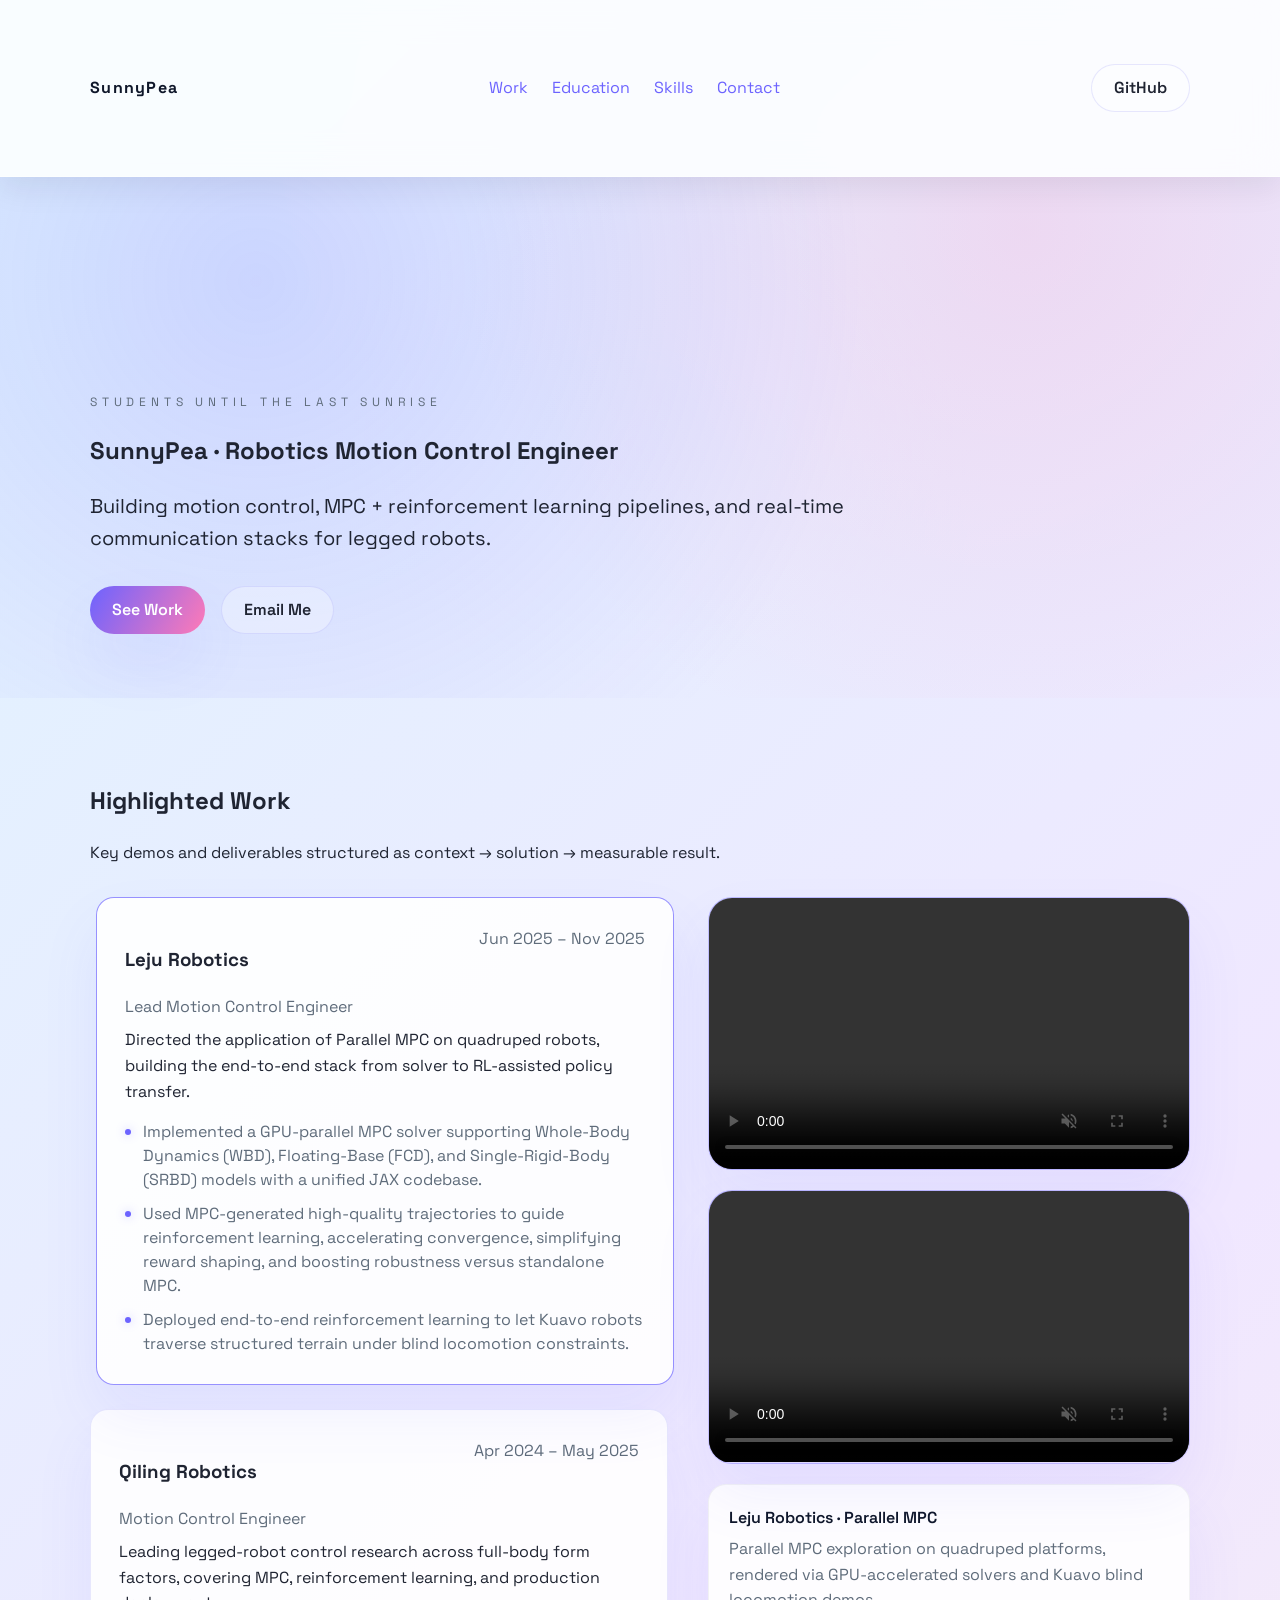
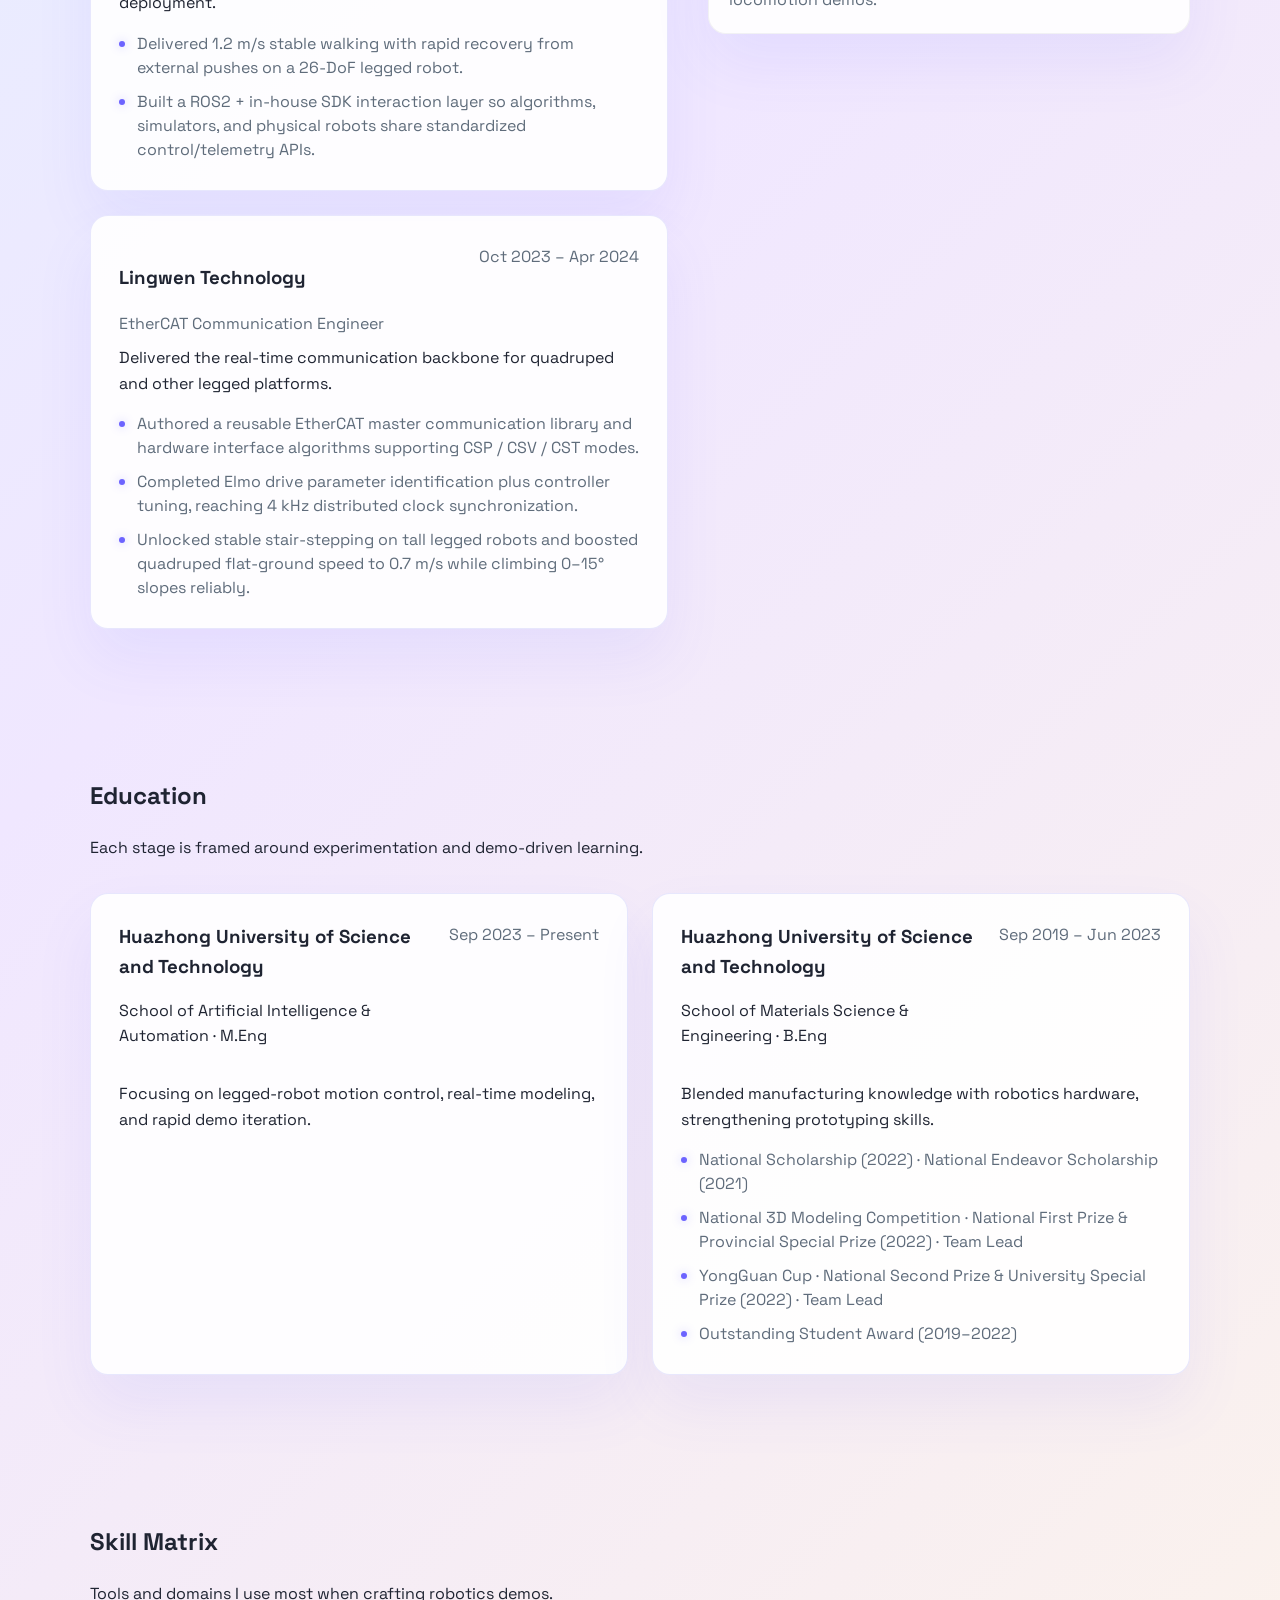
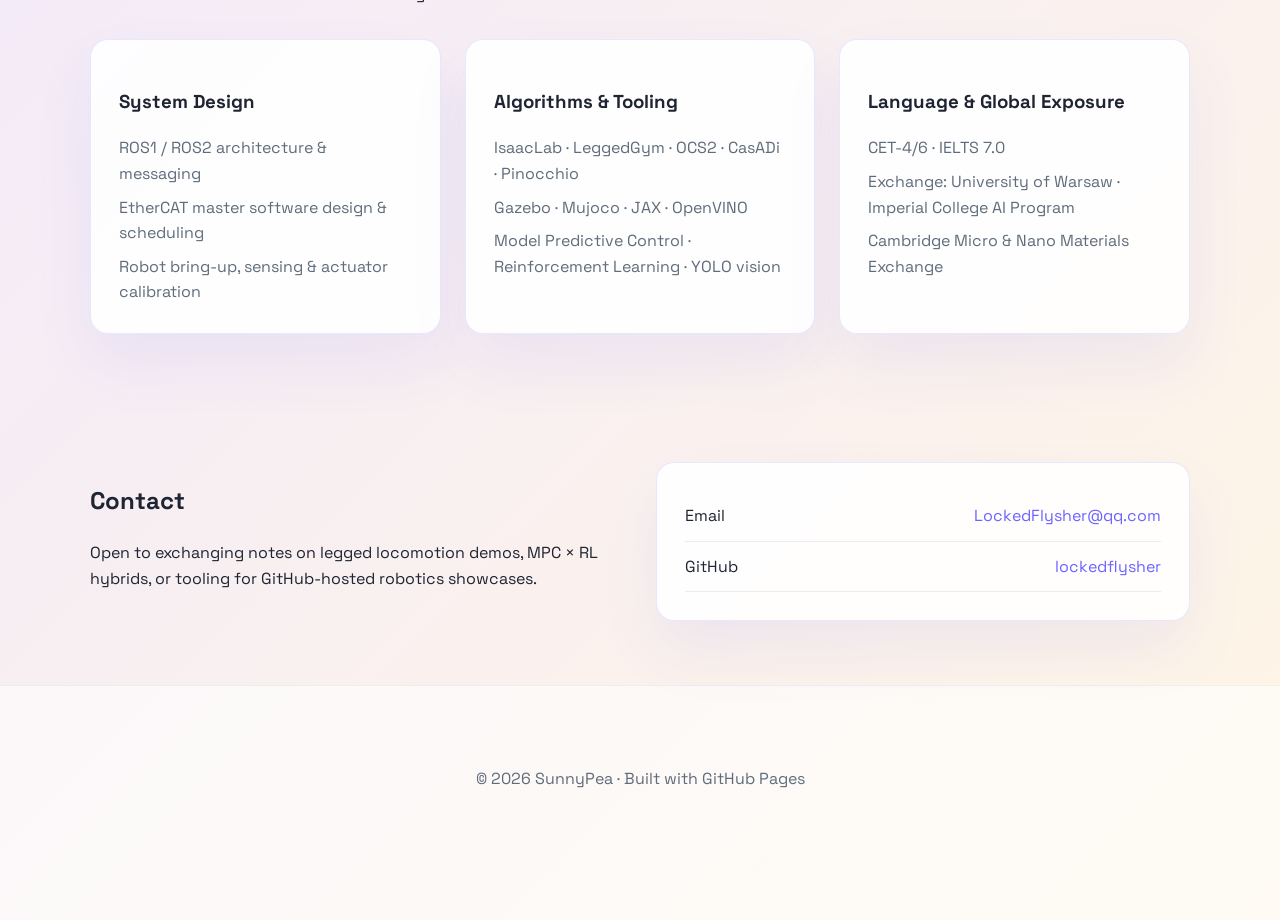
==== index.html @ 163b062b "add : 零稳机器人的demo" ====
<!DOCTYPE html>
<html lang="zh-CN">
  <head>
    <meta charset="UTF-8" />
    <meta name="viewport" content="width=device-width, initial-scale=1" />
    <title>SunnyPea · Robotics Demo Portfolio</title>
    <meta name="description" content="SunnyPea · Robotics motion control engineer · Selected demos and experience for GitHub Pages." />
    <link rel="preconnect" href="https://fonts.googleapis.com" />
    <link rel="preconnect" href="https://fonts.gstatic.com" crossorigin />
    <link
      href="https://fonts.googleapis.com/css2?family=Space+Grotesk:wght@400;500;600;700&display=swap"
      rel="stylesheet"
    />
    <link rel="stylesheet" href="assets/css/main.css" />
  </head>
  <body>
    <header class="site-header" id="top">
      <div class="container flex-between">
        <a class="logo" href="#top">SunnyPea</a>
        <nav>
          <ul>
            <li><a href="#experience">Work</a></li>
            <li><a href="#education">Education</a></li>
            <li><a href="#skills">Skills</a></li>
            <li><a href="#contact">Contact</a></li>
          </ul>
        </nav>
        <a class="btn ghost" href="https://github.com/lockedflysher" target="_blank" rel="noreferrer">GitHub</a>
      </div>
    </header>

    <main>
      <section class="hero">
        <div class="container">
          <p class="eyebrow">Students until the last sunrise</p>
          <h1>SunnyPea · Robotics Motion Control Engineer</h1>
          <p class="lede">
            Building motion control, MPC + reinforcement learning pipelines, and real-time communication stacks for legged robots.
          </p>
          <div class="cta-group">
            <a class="btn" href="#experience">See Work</a>
            <a class="btn ghost" href="mailto:LockedFlysher@qq.com">Email Me</a>
          </div>
        </div>
      </section>

      <section class="experience" id="experience">
        <div class="container">
          <div class="section-heading">
            <h2>Highlighted Work</h2>
            <p>Key demos and deliverables structured as context → solution → measurable result.</p>
          </div>
          <div class="experience-grid">
            <div class="experience-list">
              <article
                class="card experience-card is-active"
                data-video="assets/videos/lejv1.mov"
                data-videos="assets/videos/lejv1.mov|assets/videos/lejv2.mov"
                data-video-titles="Parallel MPC GPU Solver|Kuavo Blind Locomotion"
                data-label="Leju Robotics · Parallel MPC"
                data-summary="Parallel MPC exploration on quadruped platforms, rendered via GPU-accelerated solvers and Kuavo blind locomotion demos."
              >
              <header>
                <div>
                  <h3>Leju Robotics</h3>
                  <p>Lead Motion Control Engineer</p>
                </div>
                <span>Jun 2025 – Nov 2025</span>
              </header>
              <p>Directed the application of Parallel MPC on quadruped robots, building the end-to-end stack from solver to RL-assisted policy transfer.</p>
              <ul class="detail-list">
                <li>Implemented a GPU-parallel MPC solver supporting Whole-Body Dynamics (WBD), Floating-Base (FCD), and Single-Rigid-Body (SRBD) models with a unified JAX codebase.</li>
                <li>Used MPC-generated high-quality trajectories to guide reinforcement learning, accelerating convergence, simplifying reward shaping, and boosting robustness versus standalone MPC.</li>
                <li>Deployed end-to-end reinforcement learning to let Kuavo robots traverse structured terrain under blind locomotion constraints.</li>
              </ul>
              </article>

              <article
                class="card experience-card"
                data-video="https://player.bilibili.com/player.html?bvid=BV1DzrAYMEoY&autoplay=0&muted=1"
                data-videos="https://player.bilibili.com/player.html?bvid=BV1DzrAYMEoY&autoplay=0&muted=1|assets/videos/qiling2.mov"
                data-video-titles="Qiling Robotics · Gait Demo|Qiling Robotics · Field Test"
                data-label="Qiling Robotics · Gait Demo"
                data-summary="Parallel ankle solver for tall legged robots, recorded on a lab treadmill demo."
              >
              <header>
                <div>
                  <h3>Qiling Robotics</h3>
                  <p>Motion Control Engineer</p>
                </div>
                <span>Apr 2024 – May 2025</span>
              </header>
              <p>Leading legged-robot control research across full-body form factors, covering MPC, reinforcement learning, and production deployment.</p>
              <ul class="detail-list">
                <li>Delivered 1.2 m/s stable walking with rapid recovery from external pushes on a 26-DoF legged robot.</li>
                <li>Built a ROS2 + in-house SDK interaction layer so algorithms, simulators, and physical robots share standardized control/telemetry APIs.</li>
              </ul>
              </article>

              <article
                class="card experience-card"
                data-video="assets/videos/lingwen1.mp4"
                data-videos="assets/videos/lingwen1.mp4|assets/videos/lingwen2.mp4"
                data-video-titles="Lingwen Technology · EtherCAT Live|Lingwen Technology · Stair Trial"
                data-label="Lingwen Technology · EtherCAT Live"
                data-summary="Realtime EtherCAT backbone powering stair and slope trials on quadruped + tall legged robots."
              >
              <header>
                <div>
                  <h3>Lingwen Technology</h3>
                  <p>EtherCAT Communication Engineer</p>
                </div>
                <span>Oct 2023 – Apr 2024</span>
              </header>
              <p>Delivered the real-time communication backbone for quadruped and other legged platforms.</p>
              <ul class="detail-list">
                <li>Authored a reusable EtherCAT master communication library and hardware interface algorithms supporting CSP / CSV / CST modes.</li>
                <li>Completed Elmo drive parameter identification plus controller tuning, reaching 4 kHz distributed clock synchronization.</li>
                <li>Unlocked stable stair-stepping on tall legged robots and boosted quadruped flat-ground speed to 0.7 m/s while climbing 0–15° slopes reliably.</li>
              </ul>
              </article>
            </div>

            <aside class="experience-media" aria-live="polite">
              <div class="media-videos">
                <div class="video-display" data-slot="0" data-active="assets/videos/lejv1.mov">
                  <div class="video-layer is-active">
                    <video
                      src="assets/videos/lejv1.mov"
                      title="Leju Robotics · Parallel MPC"
                      playsinline
                      muted
                      autoplay
                      loop
                      controls
                    ></video>
                  </div>
                </div>
                <div class="video-display" data-slot="1" data-active="assets/videos/lejv2.mov">
                  <div class="video-layer is-active">
                    <video
                      src="assets/videos/lejv2.mov"
                      title="Kuavo Blind Locomotion"
                      playsinline
                      muted
                      autoplay
                      loop
                      controls
                    ></video>
                  </div>
                </div>
              </div>
              <div class="video-info">
                <p class="video-label" id="videoLabel">Leju Robotics · Parallel MPC</p>
                <p class="video-desc" id="videoDesc">Parallel MPC exploration on quadruped platforms, rendered via GPU-accelerated solvers and Kuavo blind locomotion demos.</p>
              </div>
            </aside>
          </div>
        </div>
      </section>


      <section class="education" id="education">
        <div class="container">
          <div class="section-heading">
            <h2>Education</h2>
            <p>Each stage is framed around experimentation and demo-driven learning.</p>
          </div>
          <div class="edu-list">
            <article class="card edu-card">
              <div class="edu-meta">
                <div>
                  <h3>Huazhong University of Science and Technology</h3>
                  <p>School of Artificial Intelligence & Automation · M.Eng</p>
                </div>
                <span>Sep 2023 – Present</span>
              </div>
              <p>Focusing on legged-robot motion control, real-time modeling, and rapid demo iteration.</p>
            </article>
            <article class="card edu-card">
              <div class="edu-meta">
                <div>
                  <h3>Huazhong University of Science and Technology</h3>
                  <p>School of Materials Science & Engineering · B.Eng</p>
                </div>
                <span>Sep 2019 – Jun 2023</span>
              </div>
              <p>Blended manufacturing knowledge with robotics hardware, strengthening prototyping skills.</p>
              <ul class="detail-list">
                <li>National Scholarship (2022) · National Endeavor Scholarship (2021)</li>
                <li>National 3D Modeling Competition · National First Prize & Provincial Special Prize (2022) · Team Lead</li>
                <li>YongGuan Cup · National Second Prize & University Special Prize (2022) · Team Lead</li>
                <li>Outstanding Student Award (2019–2022)</li>
              </ul>
            </article>
          </div>
        </div>
      </section>

      <section class="skills" id="skills">
        <div class="container">
          <div class="section-heading">
            <h2>Skill Matrix</h2>
            <p>Tools and domains I use most when crafting robotics demos.</p>
          </div>
          <div class="skill-grid">
            <div class="card skill-card">
              <h3>System Design</h3>
              <ul>
                <li>ROS1 / ROS2 architecture & messaging</li>
                <li>EtherCAT master software design & scheduling</li>
                <li>Robot bring-up, sensing & actuator calibration</li>
              </ul>
            </div>
            <div class="card skill-card">
              <h3>Algorithms & Tooling</h3>
              <ul>
                <li>IsaacLab · LeggedGym · OCS2 · CasADi · Pinocchio</li>
                <li>Gazebo · Mujoco · JAX · OpenVINO</li>
                <li>Model Predictive Control · Reinforcement Learning · YOLO vision</li>
              </ul>
            </div>
            <div class="card skill-card">
              <h3>Language & Global Exposure</h3>
              <ul>
                <li>CET-4/6 · IELTS 7.0</li>
                <li>Exchange: University of Warsaw · Imperial College AI Program</li>
                <li>Cambridge Micro & Nano Materials Exchange</li>
              </ul>
            </div>
          </div>
        </div>
      </section>

      <section class="contact" id="contact">
        <div class="container grid-two">
          <div>
            <h2>Contact</h2>
            <p>Open to exchanging notes on legged locomotion demos, MPC × RL hybrids, or tooling for GitHub-hosted robotics showcases.</p>
          </div>
          <div class="contact-card">
            <ul>
              <li><span>Email</span><a href="mailto:LockedFlysher@qq.com">LockedFlysher@qq.com</a></li>
              <li><span>GitHub</span><a href="https://github.com/lockedflysher" target="_blank" rel="noreferrer">lockedflysher</a></li>
            </ul>
          </div>
        </div>
      </section>

    </main>

    <footer class="site-footer">
      <div class="container">
        <p>© <span id="year"></span> SunnyPea · Built with GitHub Pages</p>
      </div>
    </footer>

    <script src="assets/js/main.js"></script>
  </body>
</html>
---- assets/css/main.css ----
:root {
  --bg: #f5f7fb;
  --bg-gradient: linear-gradient(135deg, #dff4ff 0%, #f0e7ff 45%, #fff6e5 100%);
  --card: rgba(255, 255, 255, 0.9);
  --card-border: rgba(99, 102, 241, 0.15);
  --text: #1f2432;
  --muted: #5f6c7b;
  --accent: #6c63ff;
  --accent-strong: #ff7ab6;
  --shadow: 0 30px 60px rgba(91, 90, 255, 0.08);
  --radius: 18px;
  --pointer-x: 50vw;
  --pointer-y: 50vh;
  font-family: 'Space Grotesk', system-ui, -apple-system, BlinkMacSystemFont, 'Segoe UI', sans-serif;
}

* {
  box-sizing: border-box;
}

body {
  margin: 0;
  background: var(--bg-gradient);
  color: var(--text);
  font-size: 16px;
  line-height: 1.6;
  position: relative;
  overflow-x: hidden;
}

body::before {
  content: '';
  position: fixed;
  inset: 0;
  pointer-events: none;
  background: radial-gradient(
      circle at var(--pointer-x) var(--pointer-y),
      rgba(108, 99, 255, 0.25),
      transparent 45%
    ),
    radial-gradient(circle at 70% 10%, rgba(255, 122, 182, 0.15), transparent 60%);
  mix-blend-mode: soft-light;
  z-index: 0;
  transition: background 0.25s ease;
}

a {
  color: var(--accent);
  text-decoration: none;
}

a:hover {
  color: var(--accent-strong);
}

img {
  max-width: 100%;
  display: block;
}

.container {
  width: min(1100px, 90vw);
  margin: 0 auto;
  padding: 64px 0;
  position: relative;
  z-index: 1;
}

.flex-between {
  display: flex;
  align-items: center;
  justify-content: space-between;
}

.site-header {
  position: sticky;
  top: 0;
  backdrop-filter: blur(18px);
  background: rgba(255, 255, 255, 0.8);
  border-bottom: 1px solid rgba(255, 255, 255, 0.4);
  box-shadow: 0 10px 30px rgba(15, 23, 42, 0.08);
  z-index: 99;
}

.site-header nav ul {
  list-style: none;
  display: flex;
  gap: 24px;
  padding: 0;
  margin: 0;
}

.logo {
  font-weight: 700;
  letter-spacing: 0.08em;
  color: #0f172a;
}

.btn {
  padding: 10px 22px;
  border-radius: 999px;
  border: none;
  background: linear-gradient(120deg, var(--accent), var(--accent-strong));
  color: #fff;
  font-weight: 600;
  display: inline-flex;
  align-items: center;
  gap: 6px;
  box-shadow: var(--shadow);
}

.btn.ghost {
  background: rgba(255, 255, 255, 0.3);
  border: 1px solid var(--card-border);
  color: var(--text);
  box-shadow: none;
}

.hero {
  padding-top: 140px;
  padding-bottom: 0;
  background: radial-gradient(circle at 20% 20%, rgba(108, 99, 255, 0.2), transparent 55%),
    radial-gradient(circle at 80% 10%, rgba(255, 122, 182, 0.18), transparent 50%);
}

.eyebrow {
  text-transform: uppercase;
  letter-spacing: 0.4em;
  font-size: 12px;
  color: var(--muted);
}

.lede {
  font-size: 20px;
  max-width: 60ch;
}

.cta-group {
  display: flex;
  gap: 16px;
  margin-top: 32px;
}

.grid-two {
  display: grid;
  grid-template-columns: repeat(auto-fit, minmax(280px, 1fr));
  gap: 32px;
}

.card,
.project-card,
.contact-card {
  padding: 28px;
  border-radius: var(--radius);
  background: var(--card);
  border: 1px solid var(--card-border);
  box-shadow: var(--shadow);
}

.highlight {
  background: linear-gradient(140deg, rgba(108, 99, 255, 0.15), rgba(255, 122, 182, 0.1));
}

.tag-list {
  display: flex;
  flex-wrap: wrap;
  gap: 10px;
  list-style: none;
  padding: 0;
}

.tag-list li {
  background: rgba(108, 99, 255, 0.08);
  padding: 6px 14px;
  border-radius: 999px;
  font-size: 14px;
  color: var(--text);
}

.info-grid {
  list-style: none;
  padding: 0;
  margin: 32px 0 0;
  display: grid;
  grid-template-columns: repeat(auto-fit, minmax(200px, 1fr));
  gap: 18px;
}

.info-grid li {
  padding: 16px;
  border-radius: var(--radius);
  background: rgba(255, 255, 255, 0.9);
  border: 1px solid rgba(15, 23, 42, 0.05);
  box-shadow: var(--shadow);
}

.info-grid span {
  display: block;
  font-size: 12px;
  letter-spacing: 0.2em;
  color: var(--muted);
  text-transform: uppercase;
}

.info-grid strong {
  display: block;
  font-size: 18px;
  margin-top: 6px;
}

.section-heading {
  margin-bottom: 32px;
}

.project-list {
  display: grid;
  grid-template-columns: repeat(auto-fit, minmax(280px, 1fr));
  gap: 24px;
}

.project-card h3 {
  margin-top: 4px;
  margin-bottom: 12px;
}

.project-meta {
  display: flex;
  align-items: center;
  gap: 12px;
  color: var(--muted);
}

.project-meta .dot {
  width: 6px;
  height: 6px;
  border-radius: 50%;
  background: var(--accent);
  display: inline-block;
}

.stack {
  list-style: none;
  padding: 0;
  display: flex;
  flex-wrap: wrap;
  gap: 8px;
  font-size: 13px;
  color: var(--muted);
}

.project-links {
  display: flex;
  justify-content: space-between;
  border-top: 1px solid rgba(15, 23, 42, 0.08);
  margin-top: 16px;
  padding-top: 16px;
}

.detail-list {
  list-style: none;
  padding: 0;
  margin: 16px 0 0;
  display: flex;
  flex-direction: column;
  gap: 10px;
}

.detail-list li {
  position: relative;
  padding-left: 18px;
  color: var(--muted);
  line-height: 1.5;
}

.detail-list li::before {
  content: '';
  position: absolute;
  width: 6px;
  height: 6px;
  border-radius: 50%;
  background: var(--accent);
  left: 0;
  top: 9px;
  box-shadow: 0 0 10px rgba(108, 99, 255, 0.4);
}

.edu-list {
  display: grid;
  grid-template-columns: repeat(auto-fit, minmax(320px, 1fr));
  gap: 24px;
}

.edu-card h3 {
  margin: 0;
}

.edu-meta {
  display: flex;
  justify-content: space-between;
  gap: 16px;
  align-items: flex-start;
}

.edu-meta span {
  color: var(--muted);
  white-space: nowrap;
}

.experience-list {
  display: flex;
  flex-direction: column;
  gap: 24px;
}

.experience-card header {
  display: flex;
  justify-content: space-between;
  align-items: flex-start;
  gap: 16px;
}

.experience-card header span,
.experience-card header p {
  color: var(--muted);
  margin: 0;
}

.experience-card p {
  margin: 8px 0 0;
}

.experience-card {
  cursor: pointer;
  transition: border 0.3s ease, transform 0.3s ease;
}

.experience-card.is-active {
  border-color: rgba(108, 99, 255, 0.7);
  transform: translateX(6px);
}

.experience-card:focus-visible {
  outline: 2px solid var(--accent);
  outline-offset: 4px;
}

.experience-grid {
  display: grid;
  grid-template-columns: minmax(0, 1.2fr) minmax(320px, 1fr);
  gap: 40px;
  align-items: start;
}

.experience-media {
  position: sticky;
  top: 180px;
  display: flex;
  flex-direction: column;
  align-items: center;
  gap: 20px;
}

.media-videos {
  width: min(520px, 100%);
  display: flex;
  flex-direction: column;
  gap: 20px;
}

.video-display {
  position: relative;
  padding-top: 56.25%;
  border-radius: 24px;
  overflow: hidden;
  border: 1px solid rgba(108, 99, 255, 0.3);
  box-shadow: var(--shadow);
  background: radial-gradient(circle at 30% 20%, rgba(108, 99, 255, 0.25), rgba(255, 255, 255, 0));
  width: 100%;
}

.video-layer {
  position: absolute;
  inset: 0;
  opacity: 0;
  transition: opacity 0.45s ease, transform 0.45s ease;
  transform: scale(0.98);
}

.video-layer iframe {
  width: 100%;
  height: 100%;
  border: 0;
}

.video-layer video {
  width: 100%;
  height: 100%;
  object-fit: cover;
  display: block;
  border: 0;
}

.video-layer.is-active {
  opacity: 1;
  transform: scale(1);
}

.video-layer.is-leaving {
  opacity: 0;
  transform: scale(1.02);
}

.video-info {
  padding: 20px;
  border-radius: var(--radius);
  background: rgba(255, 255, 255, 0.9);
  border: 1px solid rgba(15, 23, 42, 0.05);
  box-shadow: var(--shadow);
  width: min(520px, 100%);
  margin: 0 auto;
}

.video-label {
  margin: 0 0 6px;
  font-weight: 600;
  color: #0f172a;
}

.video-desc {
  margin: 0;
  color: var(--muted);
}

.skill-grid {
  display: grid;
  grid-template-columns: repeat(auto-fit, minmax(260px, 1fr));
  gap: 24px;
}

.skill-card ul {
  list-style: none;
  padding: 0;
  margin: 16px 0 0;
  display: flex;
  flex-direction: column;
  gap: 8px;
}

.skill-card li {
  color: var(--muted);
}

.timeline {
  list-style: none;
  padding-left: 0;
  border-left: 2px solid var(--card-border);
  margin: 0;
}

.timeline li {
  padding-left: 24px;
  margin-bottom: 24px;
  position: relative;
}

.timeline li::before {
  content: '';
  position: absolute;
  width: 10px;
  height: 10px;
  border-radius: 50%;
  background: var(--accent);
  left: -6px;
  top: 8px;
}

.contact-card ul {
  list-style: none;
  padding: 0;
  margin: 0;
}

.contact-card li {
  display: flex;
  justify-content: space-between;
  padding: 12px 0;
  border-bottom: 1px solid rgba(15, 23, 42, 0.08);
}

.click-pulse {
  position: fixed;
  width: 18px;
  height: 18px;
  border-radius: 50%;
  pointer-events: none;
  background: radial-gradient(circle, rgba(255, 255, 255, 0.9), rgba(108, 99, 255, 0.2));
  transform: translate(-50%, -50%);
  animation: pulse 0.6s ease-out forwards;
  mix-blend-mode: screen;
  z-index: 10;
}

@keyframes pulse {
  from {
    opacity: 1;
    transform: translate(-50%, -50%) scale(0.4);
  }
  to {
    opacity: 0;
    transform: translate(-50%, -50%) scale(2.5);
  }
}

.contact-mini {
  list-style: none;
  padding: 0;
  margin: 0;
  display: flex;
  flex-direction: column;
  gap: 12px;
}

.contact-mini li {
  display: flex;
  justify-content: space-between;
  gap: 12px;
  border-bottom: 1px solid rgba(255, 255, 255, 0.3);
  padding-bottom: 8px;
}

.contact-mini span {
  color: var(--muted);
  letter-spacing: 0.1em;
  text-transform: uppercase;
}

.site-footer {
  text-align: center;
  color: var(--muted);
  padding-bottom: 48px;
  background: rgba(255, 255, 255, 0.6);
  border-top: 1px solid rgba(15, 23, 42, 0.05);
}

@media (max-width: 640px) {
  .flex-between,
  .cta-group,
  .project-links,
  .contact-card li {
    flex-direction: column;
    align-items: flex-start;
    gap: 12px;
  }

  .experience-grid {
    grid-template-columns: 1fr;
  }

  .experience-media {
    position: static;
    align-items: stretch;
    top: auto;
  }

  .media-videos {
    width: 100%;
  }

  nav ul {
    flex-wrap: wrap;
  }

  .site-header .container {
    flex-direction: column;
    gap: 16px;
  }
}
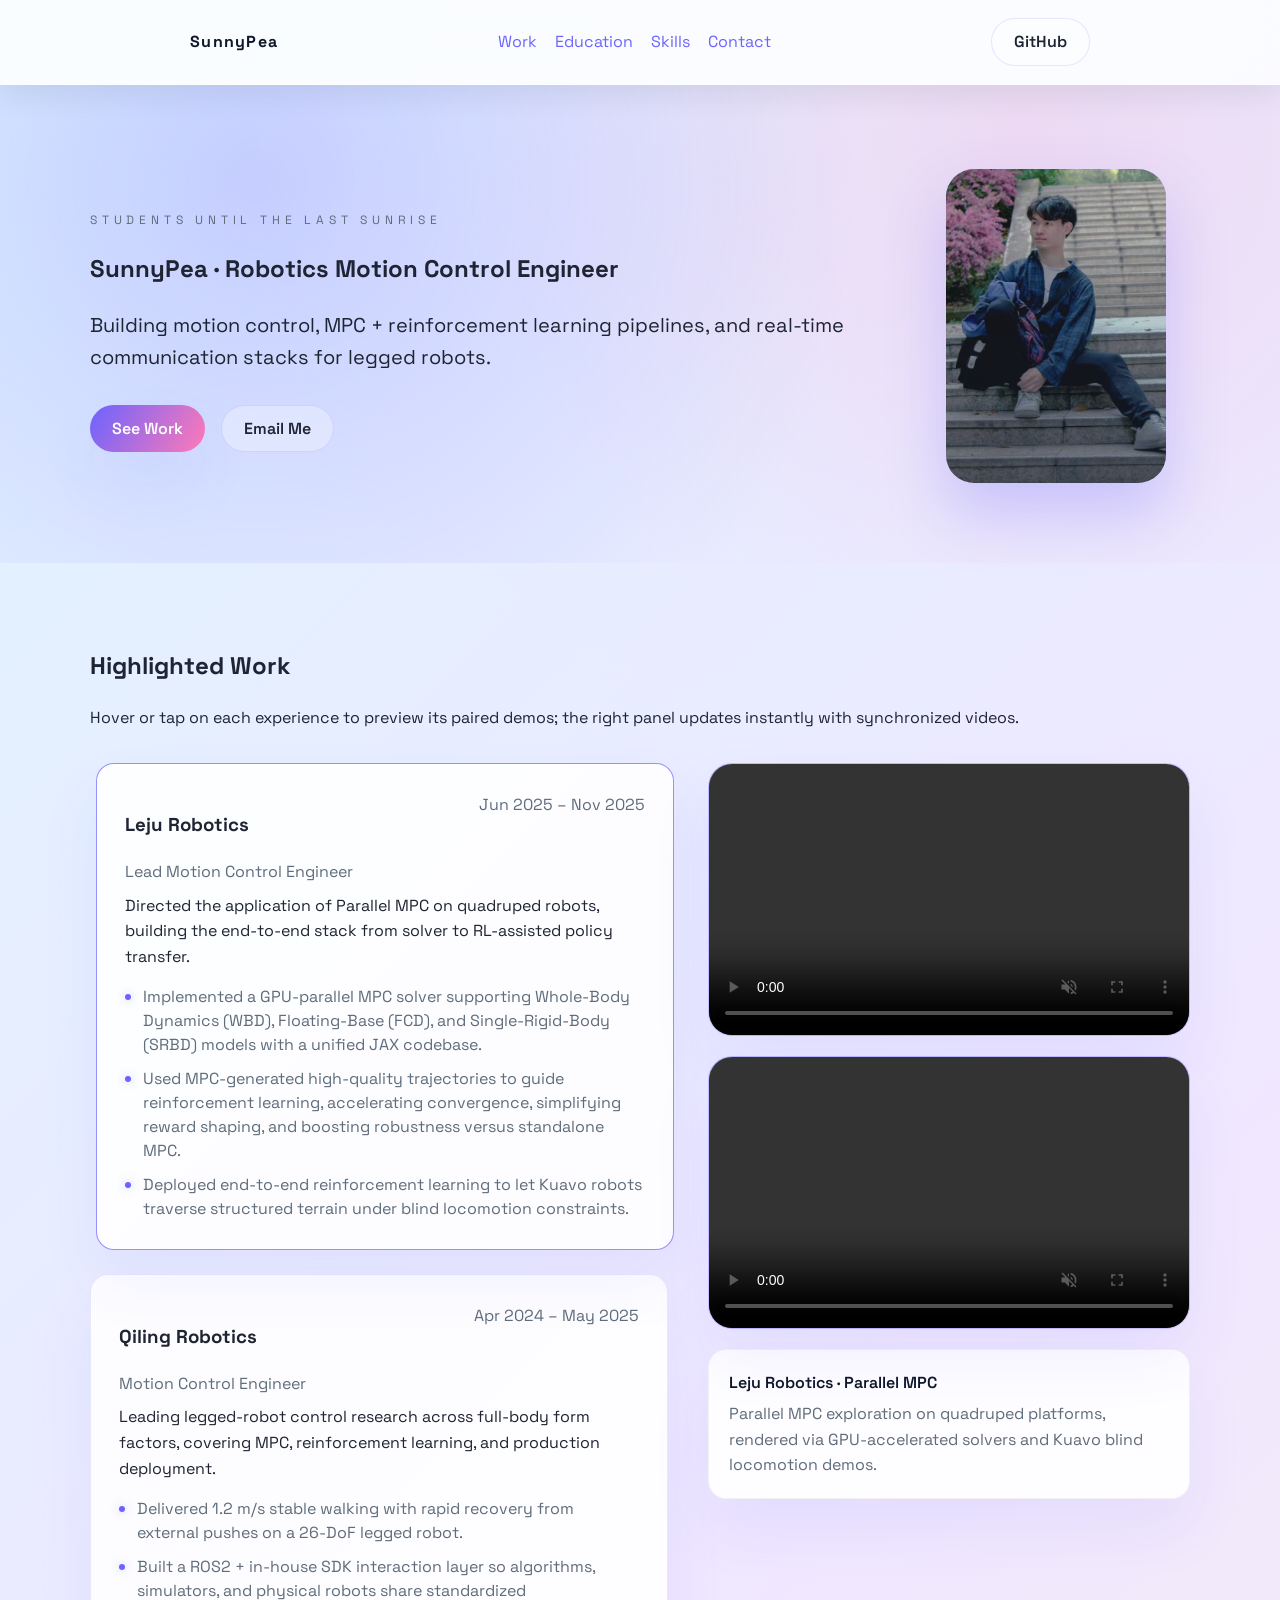
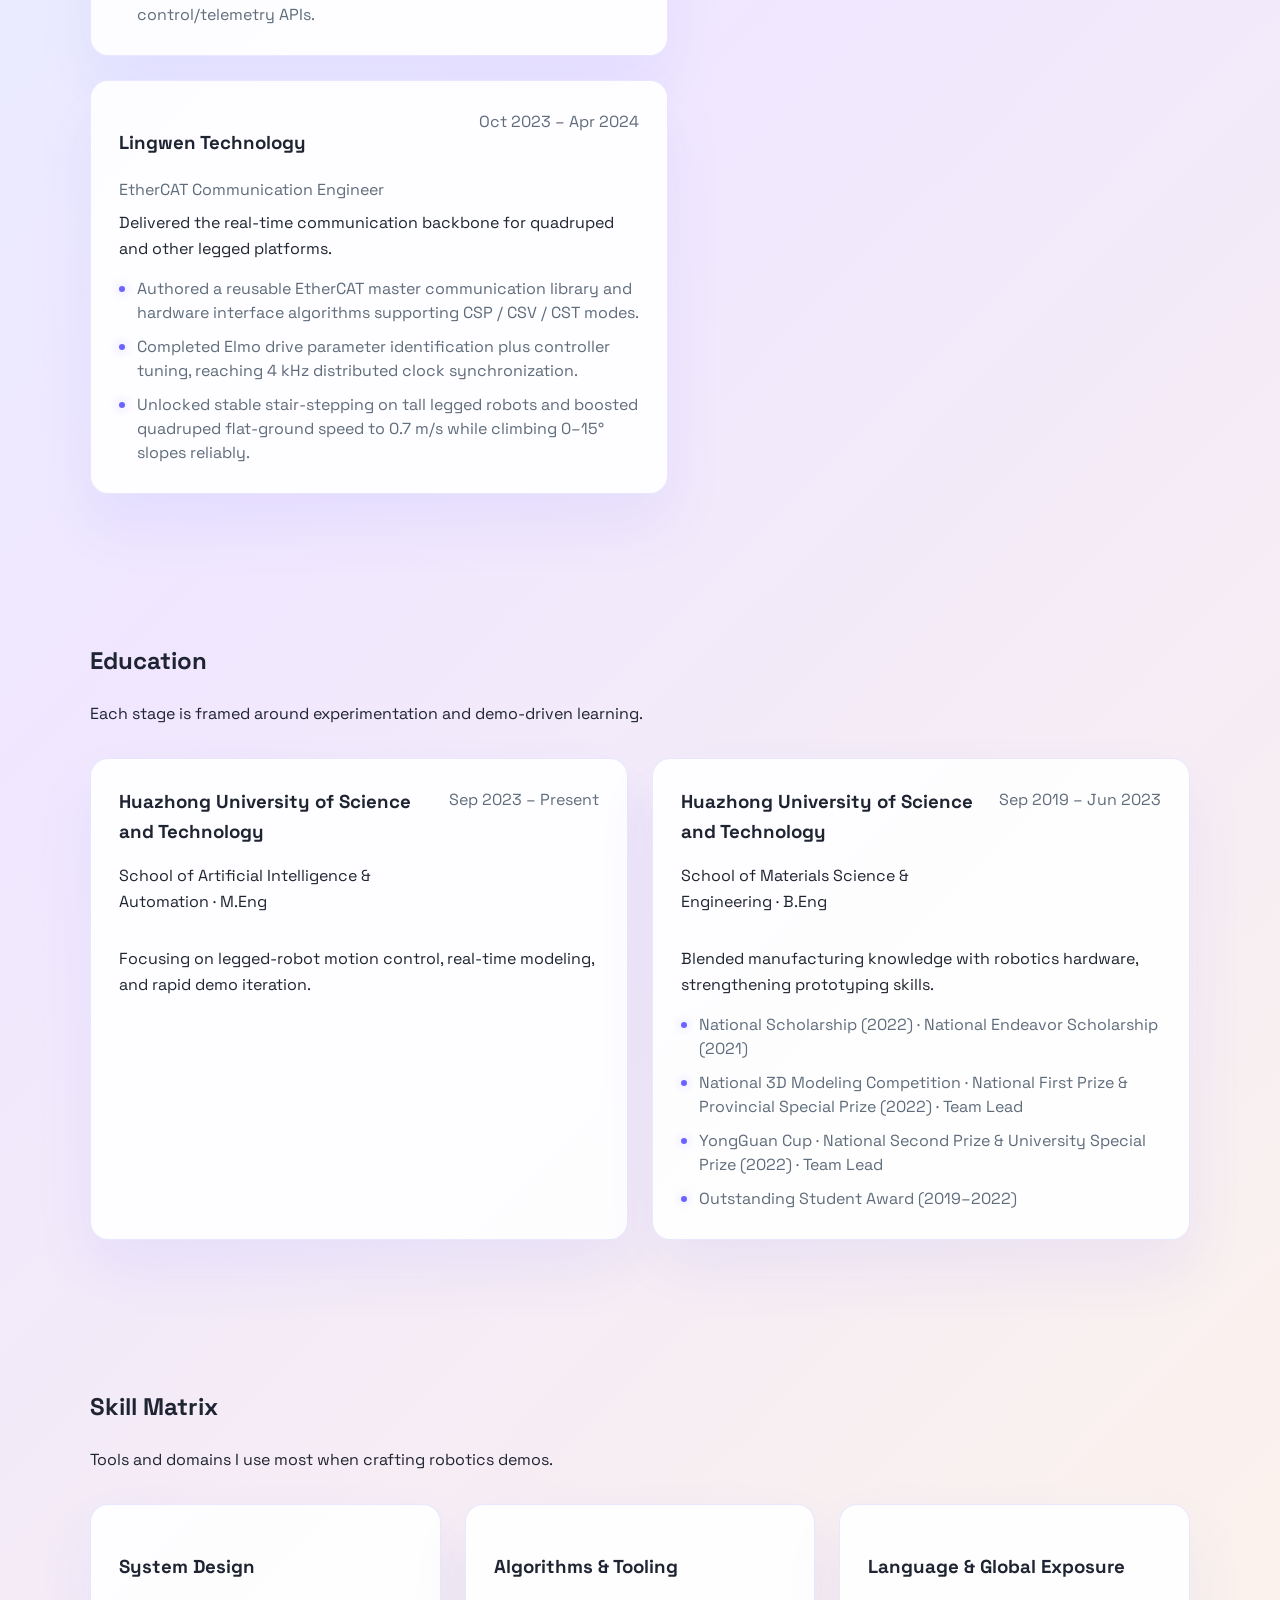
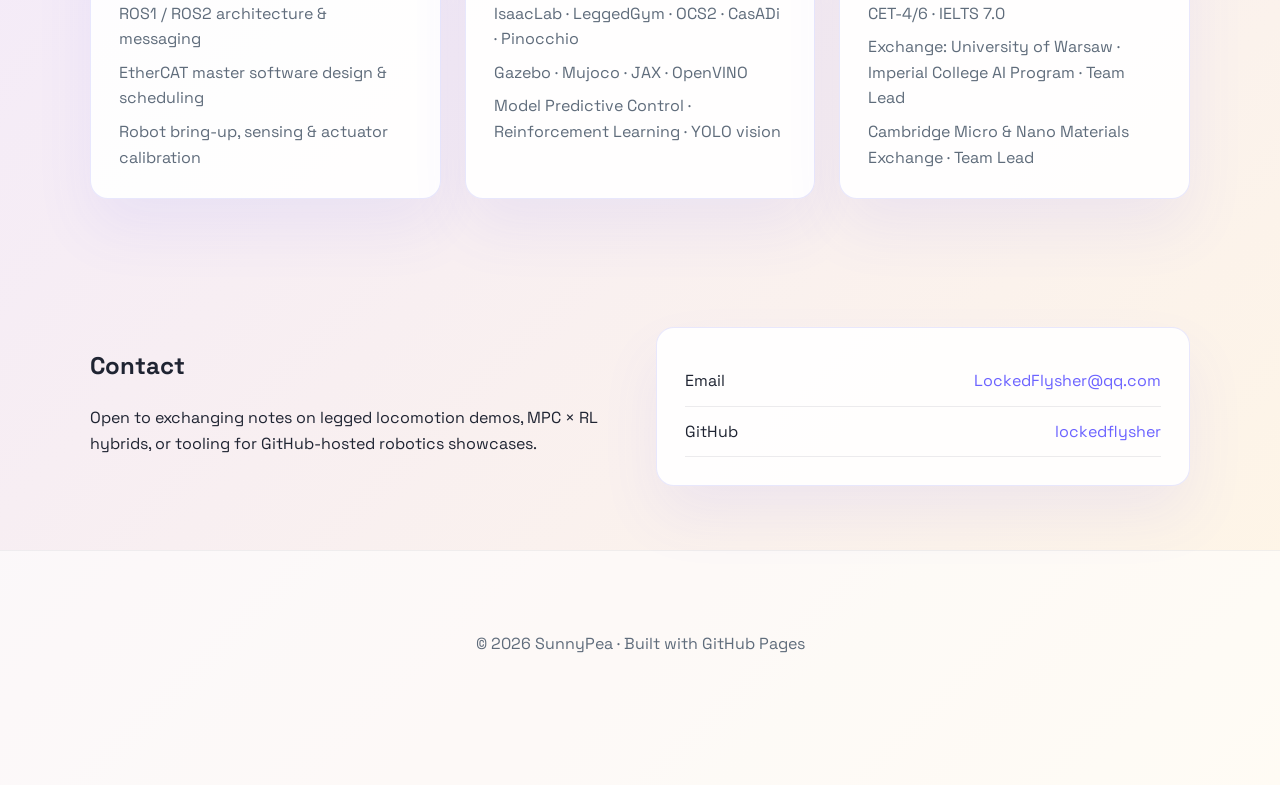
==== commit bcc2d2a7: "add: selfie" ====
--- a/index.html
+++ b/index.html
@@ -31,15 +31,23 @@
 
     <main>
       <section class="hero">
-        <div class="container">
-          <p class="eyebrow">Students until the last sunrise</p>
-          <h1>SunnyPea · Robotics Motion Control Engineer</h1>
-          <p class="lede">
-            Building motion control, MPC + reinforcement learning pipelines, and real-time communication stacks for legged robots.
-          </p>
-          <div class="cta-group">
-            <a class="btn" href="#experience">See Work</a>
-            <a class="btn ghost" href="mailto:LockedFlysher@qq.com">Email Me</a>
+        <div class="container hero-grid">
+          <div class="hero-copy">
+            <p class="eyebrow">Students until the last sunrise</p>
+            <h1>SunnyPea · Robotics Motion Control Engineer</h1>
+            <p class="lede">
+              Building motion control, MPC + reinforcement learning pipelines, and real-time communication stacks for legged robots.
+            </p>
+            <div class="cta-group">
+              <a class="btn" href="#experience">See Work</a>
+              <a class="btn ghost" href="mailto:LockedFlysher@qq.com">Email Me</a>
+            </div>
+          </div>
+          <div class="hero-media" aria-label="SunnyPea portrait">
+            <div class="hero-photo">
+              <img src="assets/images/profile-sunnypea.jpg" alt="SunnyPea" />
+              <div class="hero-photo-overlay"></div>
+            </div>
           </div>
         </div>
       </section>
@@ -48,7 +56,7 @@
         <div class="container">
           <div class="section-heading">
             <h2>Highlighted Work</h2>
-            <p>Key demos and deliverables structured as context → solution → measurable result.</p>
+            <p>Hover or tap on each experience to preview its paired demos; the right panel updates instantly with synchronized videos.</p>
           </div>
           <div class="experience-grid">
             <div class="experience-list">
@@ -224,8 +232,8 @@
               <h3>Language & Global Exposure</h3>
               <ul>
                 <li>CET-4/6 · IELTS 7.0</li>
-                <li>Exchange: University of Warsaw · Imperial College AI Program</li>
-                <li>Cambridge Micro & Nano Materials Exchange</li>
+                <li>Exchange: University of Warsaw · Imperial College AI Program · Team Lead</li>
+                <li>Cambridge Micro & Nano Materials Exchange · Team Lead</li>
               </ul>
             </div>
           </div>
--- a/assets/css/main.css
+++ b/assets/css/main.css
@@ -85,9 +85,14 @@
 .site-header nav ul {
   list-style: none;
   display: flex;
-  gap: 24px;
-  padding: 0;
-  margin: 0;
+  gap: 18px;
+  padding: 0;
+  margin: 0;
+}
+
+.site-header .container {
+  padding: 18px 0;
+  width: min(900px, 88vw);
 }
 
 .logo {
@@ -117,10 +122,53 @@
 }
 
 .hero {
-  padding-top: 140px;
-  padding-bottom: 0;
-  background: radial-gradient(circle at 20% 20%, rgba(108, 99, 255, 0.2), transparent 55%),
+  padding-top: 20px;
+  padding-bottom: 16px;
+  background: radial-gradient(circle at 20% 20%, rgba(108, 99, 255, 0.25), transparent 55%),
     radial-gradient(circle at 80% 10%, rgba(255, 122, 182, 0.18), transparent 50%);
+}
+
+.hero-grid {
+  display: grid;
+  grid-template-columns: minmax(0, 1.5fr) minmax(220px, 0.5fr);
+  gap: 28px;
+  align-items: center;
+}
+
+.hero-copy {
+  position: relative;
+  z-index: 1;
+}
+
+.hero-media {
+  display: flex;
+  flex-direction: column;
+  gap: 16px;
+  align-items: center;
+}
+
+.hero-photo {
+  position: relative;
+  width: min(220px, 100%);
+  aspect-ratio: 7 / 10;
+  border-radius: 28px;
+  overflow: hidden;
+  box-shadow: 0 30px 60px rgba(91, 90, 255, 0.25);
+  background: linear-gradient(135deg, rgba(108, 99, 255, 0.4), rgba(255, 122, 182, 0.3));
+}
+
+.hero-photo img {
+  width: 100%;
+  height: 100%;
+  object-fit: cover;
+  display: block;
+  filter: saturate(1.05);
+}
+
+.hero-photo-overlay {
+  position: absolute;
+  inset: 0;
+  background: linear-gradient(180deg, rgba(15, 23, 42, 0) 0%, rgba(15, 23, 42, 0.5) 100%);
 }
 
 .eyebrow {
@@ -134,6 +182,7 @@
   font-size: 20px;
   max-width: 60ch;
 }
+
 
 .cta-group {
   display: flex;
@@ -566,8 +615,20 @@
     width: 100%;
   }
 
+  .hero-grid {
+    grid-template-columns: 1fr;
+  }
+
+  .hero-media {
+    align-items: flex-start;
+  }
+
   nav ul {
     flex-wrap: wrap;
+  }
+
+  .hero {
+    padding-top: 16px;
   }
 
   .site-header .container {
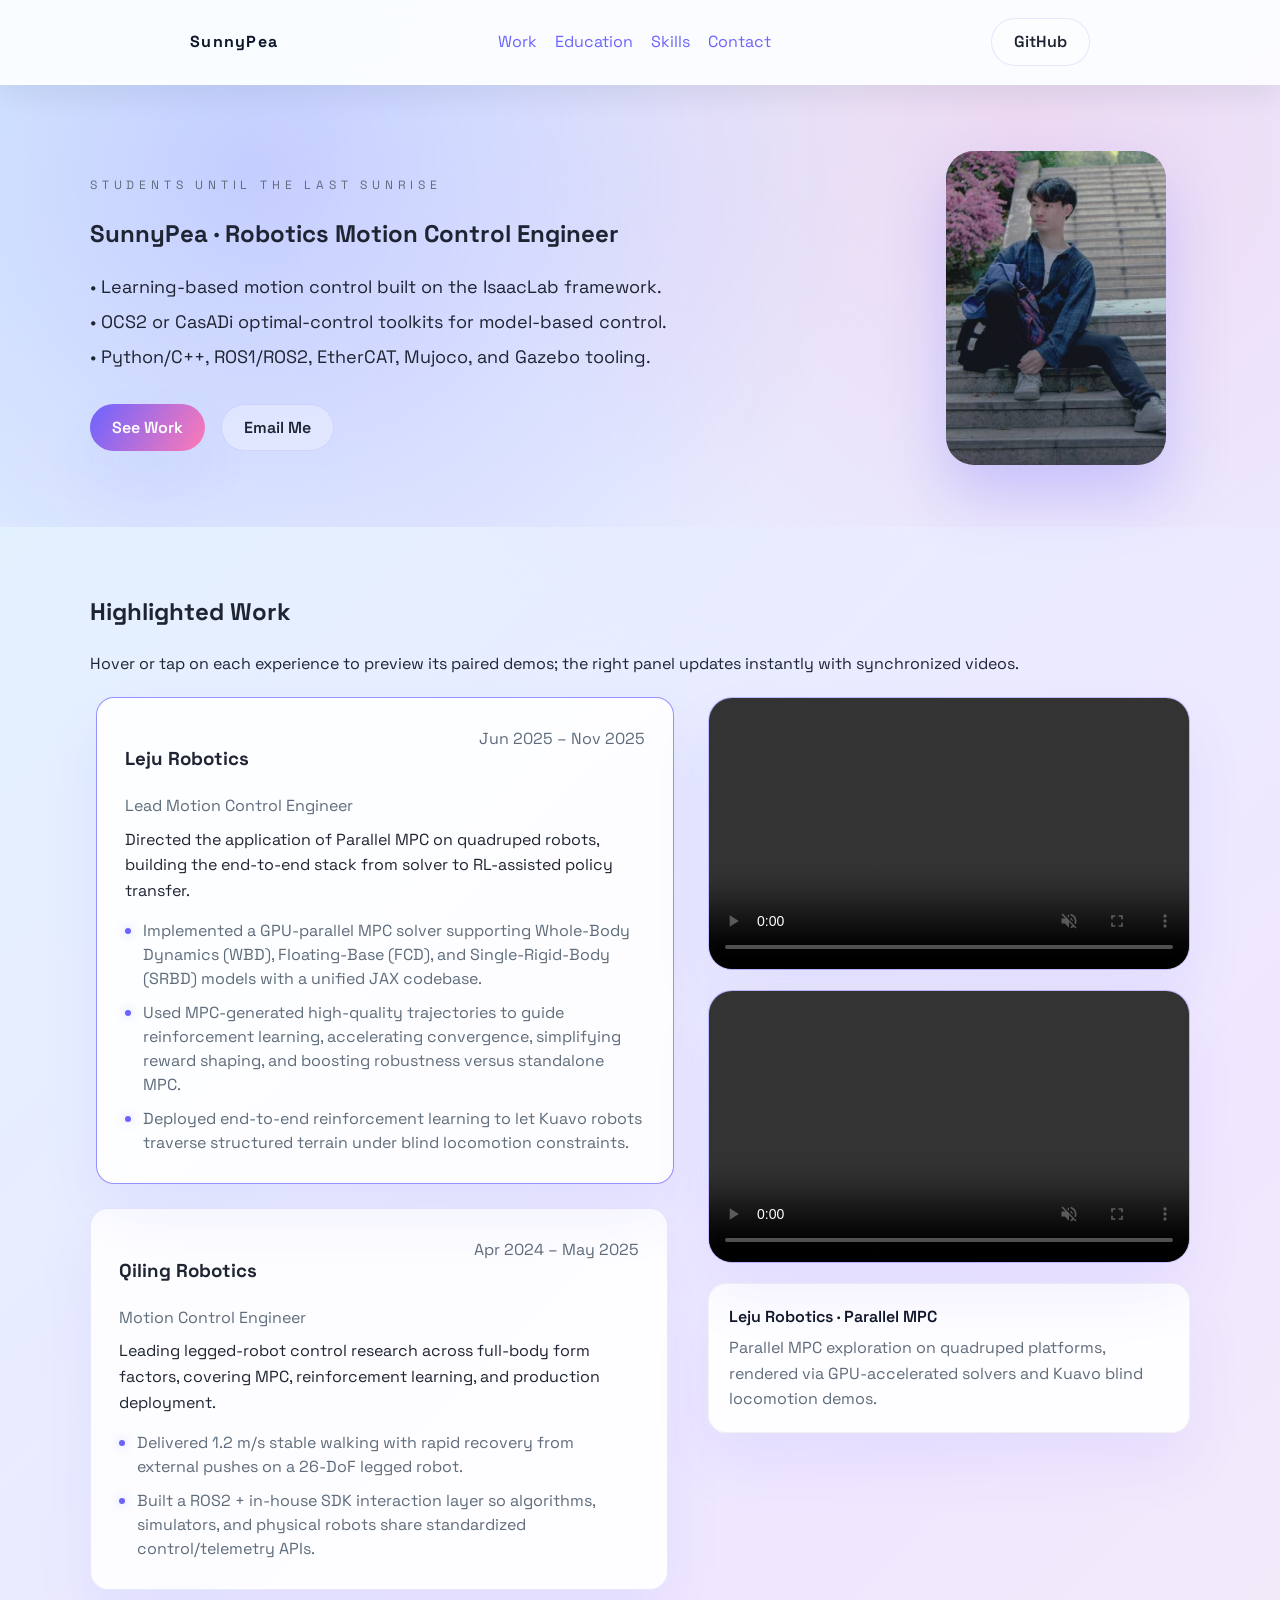
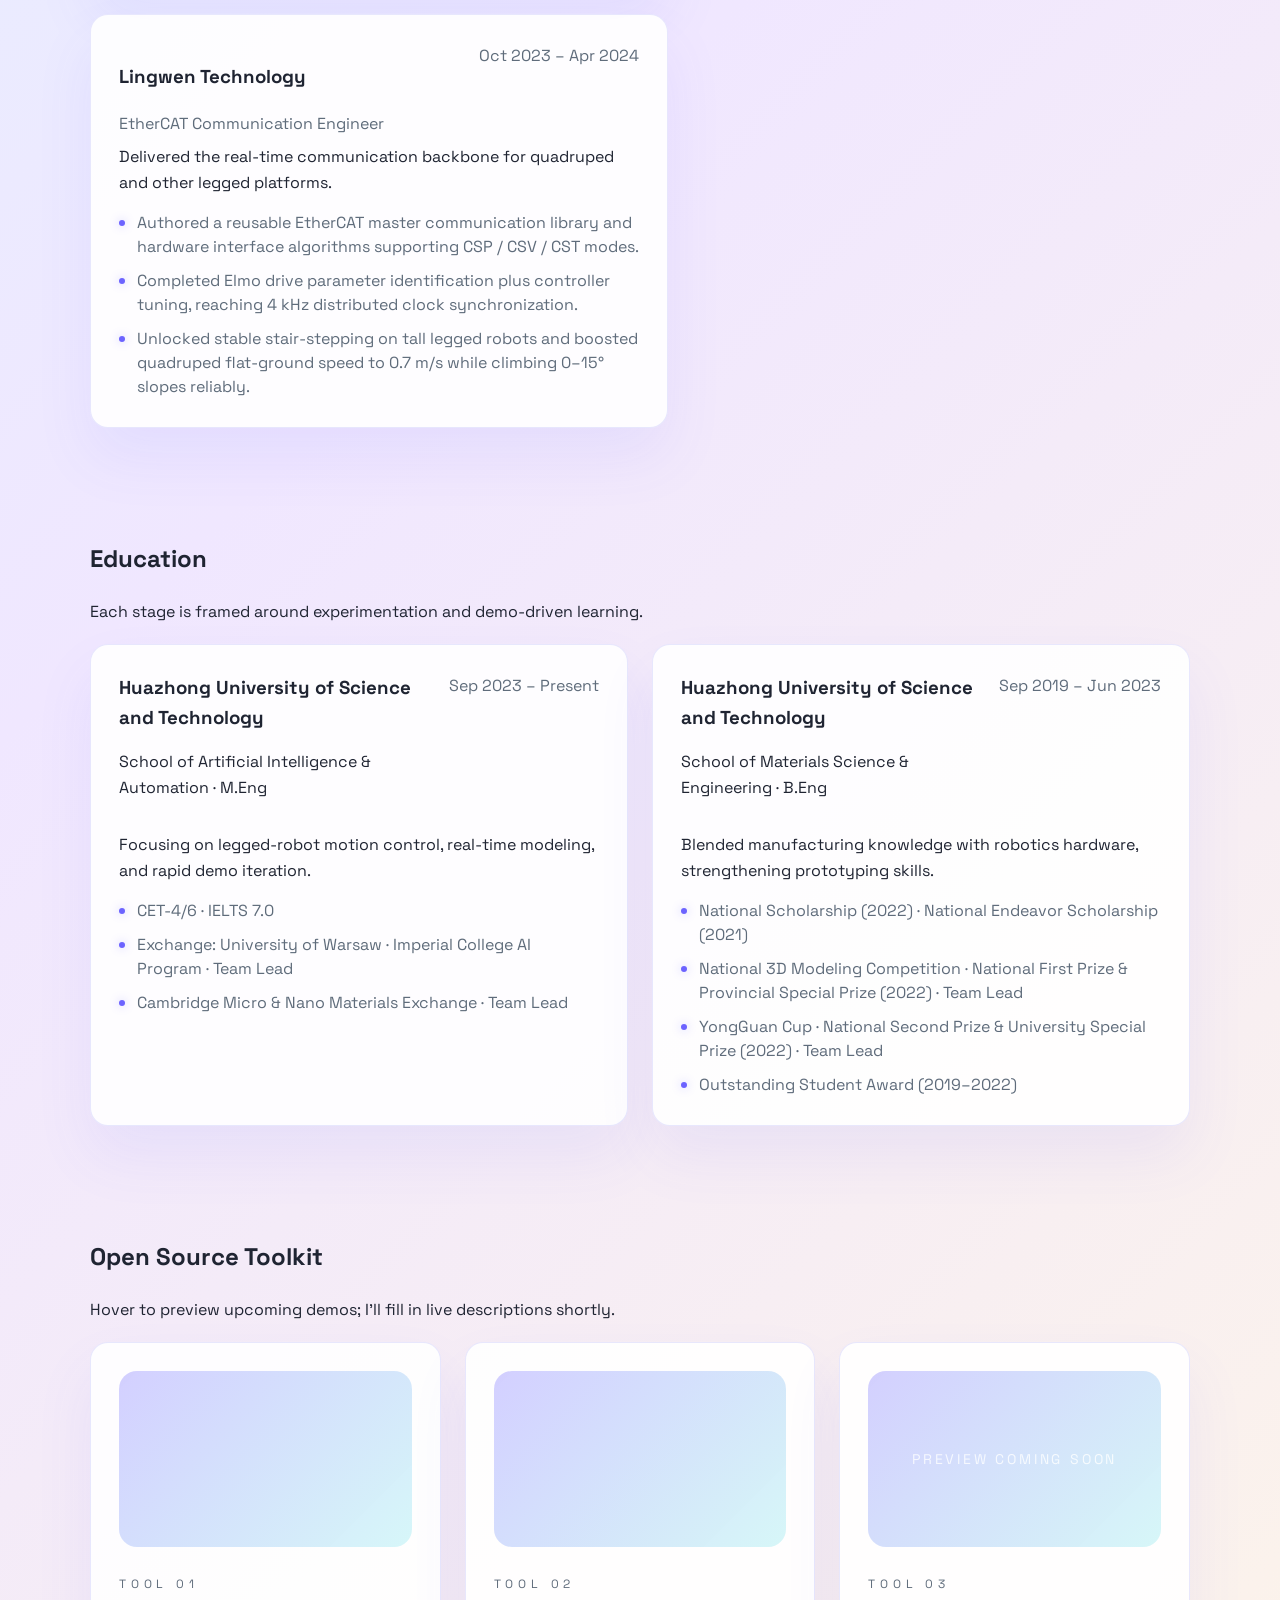
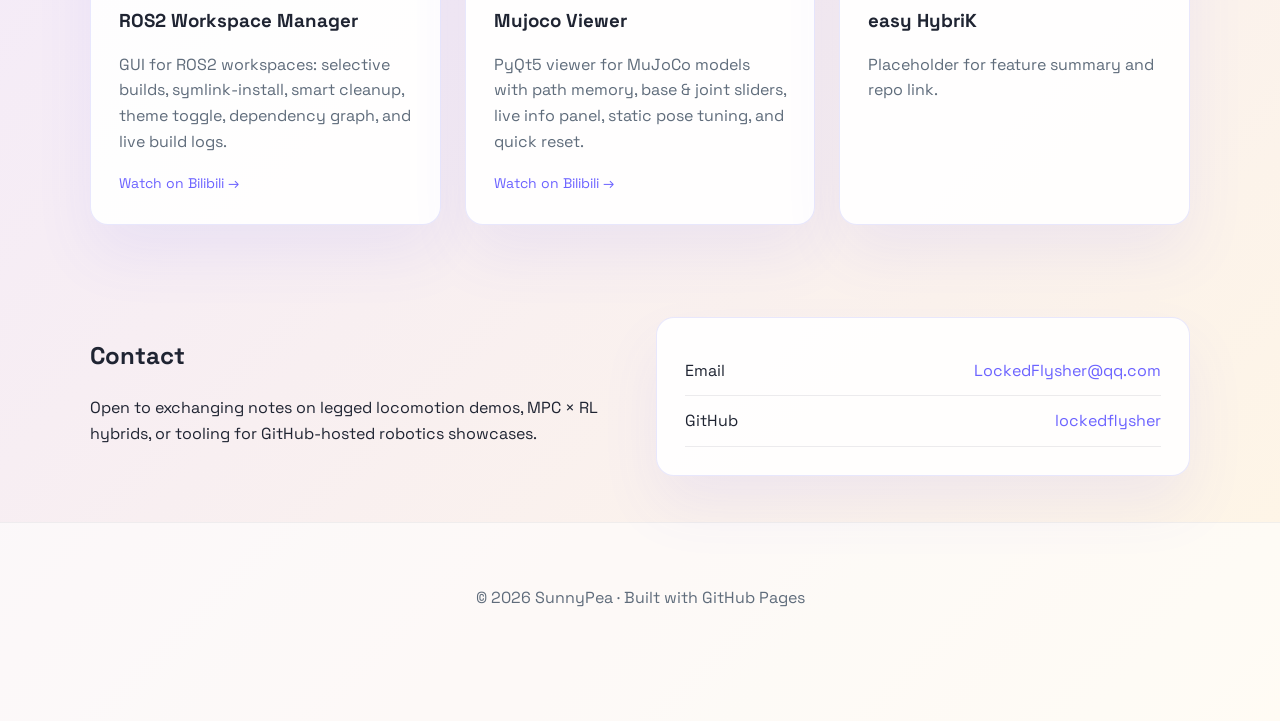
==== commit 50a3f4a2: "adjust ： head" ====
--- a/index.html
+++ b/index.html
@@ -35,9 +35,11 @@
           <div class="hero-copy">
             <p class="eyebrow">Students until the last sunrise</p>
             <h1>SunnyPea · Robotics Motion Control Engineer</h1>
-            <p class="lede">
-              Building motion control, MPC + reinforcement learning pipelines, and real-time communication stacks for legged robots.
-            </p>
+            <div class="lede lede-list">
+              <span>• Learning-based motion control built on the IsaacLab framework.</span>
+              <span>• OCS2 or CasADi optimal-control toolkits for model-based control.</span>
+              <span>• Python/C++, ROS1/ROS2, EtherCAT, Mujoco, and Gazebo tooling.</span>
+            </div>
             <div class="cta-group">
               <a class="btn" href="#experience">See Work</a>
               <a class="btn ghost" href="mailto:LockedFlysher@qq.com">Email Me</a>
@@ -184,6 +186,11 @@
                 <span>Sep 2023 – Present</span>
               </div>
               <p>Focusing on legged-robot motion control, real-time modeling, and rapid demo iteration.</p>
+              <ul class="detail-list">
+                <li>CET-4/6 · IELTS 7.0</li>
+                <li>Exchange: University of Warsaw · Imperial College AI Program · Team Lead</li>
+                <li>Cambridge Micro & Nano Materials Exchange · Team Lead</li>
+              </ul>
             </article>
             <article class="card edu-card">
               <div class="edu-meta">
@@ -205,37 +212,61 @@
         </div>
       </section>
 
-      <section class="skills" id="skills">
+      <section class="oss" id="oss">
         <div class="container">
           <div class="section-heading">
-            <h2>Skill Matrix</h2>
-            <p>Tools and domains I use most when crafting robotics demos.</p>
-          </div>
-          <div class="skill-grid">
-            <div class="card skill-card">
-              <h3>System Design</h3>
-              <ul>
-                <li>ROS1 / ROS2 architecture & messaging</li>
-                <li>EtherCAT master software design & scheduling</li>
-                <li>Robot bring-up, sensing & actuator calibration</li>
-              </ul>
-            </div>
-            <div class="card skill-card">
-              <h3>Algorithms & Tooling</h3>
-              <ul>
-                <li>IsaacLab · LeggedGym · OCS2 · CasADi · Pinocchio</li>
-                <li>Gazebo · Mujoco · JAX · OpenVINO</li>
-                <li>Model Predictive Control · Reinforcement Learning · YOLO vision</li>
-              </ul>
-            </div>
-            <div class="card skill-card">
-              <h3>Language & Global Exposure</h3>
-              <ul>
-                <li>CET-4/6 · IELTS 7.0</li>
-                <li>Exchange: University of Warsaw · Imperial College AI Program · Team Lead</li>
-                <li>Cambridge Micro & Nano Materials Exchange · Team Lead</li>
-              </ul>
-            </div>
+            <h2>Open Source Toolkit</h2>
+            <p>Hover to preview upcoming demos; I’ll fill in live descriptions shortly.</p>
+          </div>
+          <div class="oss-grid">
+            <article class="card oss-card">
+              <div class="oss-thumb video-thumb" aria-label="ROS2 Workspace Manager video">
+                <iframe
+                  src="https://player.bilibili.com/player.html?bvid=BV1cE1KBeEXB&autoplay=0&muted=1"
+                  title="ROS2 Workspace Manager"
+                  frameborder="0"
+                  loading="lazy"
+                  allow="accelerometer; autoplay; clipboard-write; encrypted-media; gyroscope; picture-in-picture"
+                  allowfullscreen
+                ></iframe>
+              </div>
+              <div class="oss-meta">
+                <p class="eyebrow">Tool 01</p>
+                <h3>ROS2 Workspace Manager</h3>
+                <p class="placeholder">
+                  GUI for ROS2 workspaces: selective builds, symlink-install, smart cleanup, theme toggle, dependency graph, and live build logs.
+                </p>
+                <a class="oss-link" href="https://www.bilibili.com/video/BV1cE1KBeEXB" target="_blank" rel="noreferrer">Watch on Bilibili →</a>
+              </div>
+            </article>
+            <article class="card oss-card">
+              <div class="oss-thumb video-thumb" aria-label="Mujoco Viewer video">
+                <iframe
+                  src="https://player.bilibili.com/player.html?bvid=BV1wZW1zyEgq&autoplay=0&muted=1"
+                  title="Mujoco Viewer"
+                  frameborder="0"
+                  loading="lazy"
+                  allow="accelerometer; autoplay; clipboard-write; encrypted-media; gyroscope; picture-in-picture"
+                  allowfullscreen
+                ></iframe>
+              </div>
+              <div class="oss-meta">
+                <p class="eyebrow">Tool 02</p>
+                <h3>Mujoco Viewer</h3>
+                <p class="placeholder">
+                  PyQt5 viewer for MuJoCo models with path memory, base & joint sliders, live info panel, static pose tuning, and quick reset.
+                </p>
+                <a class="oss-link" href="https://www.bilibili.com/video/BV1wZW1zyEgq" target="_blank" rel="noreferrer">Watch on Bilibili →</a>
+              </div>
+            </article>
+            <article class="card oss-card">
+              <div class="oss-thumb" aria-label="easy HybriK preview"></div>
+              <div class="oss-meta">
+                <p class="eyebrow">Tool 03</p>
+                <h3>easy HybriK</h3>
+                <p class="placeholder">Placeholder for feature summary and repo link.</p>
+              </div>
+            </article>
           </div>
         </div>
       </section>
--- a/assets/css/main.css
+++ b/assets/css/main.css
@@ -61,7 +61,7 @@
 .container {
   width: min(1100px, 90vw);
   margin: 0 auto;
-  padding: 64px 0;
+  padding: 46px 0;
   position: relative;
   z-index: 1;
 }
@@ -183,6 +183,13 @@
   max-width: 60ch;
 }
 
+.lede-list {
+  display: flex;
+  flex-direction: column;
+  gap: 6px;
+  font-size: 18px;
+}
+
 
 .cta-group {
   display: flex;
@@ -258,7 +265,7 @@
 }
 
 .section-heading {
-  margin-bottom: 32px;
+  margin-bottom: 20px;
 }
 
 .project-list {
@@ -497,6 +504,62 @@
 
 .skill-card li {
   color: var(--muted);
+}
+
+.oss-grid {
+  display: grid;
+  grid-template-columns: repeat(auto-fit, minmax(240px, 1fr));
+  gap: 24px;
+}
+
+.oss-card {
+  display: flex;
+  flex-direction: column;
+  gap: 16px;
+}
+
+.oss-thumb {
+  width: 100%;
+  padding-top: 60%;
+  border-radius: var(--radius);
+  background: linear-gradient(135deg, rgba(108, 99, 255, 0.3), rgba(92, 225, 230, 0.25));
+  position: relative;
+  overflow: hidden;
+}
+
+.oss-thumb:not(.video-thumb)::after {
+  content: 'Preview coming soon';
+  position: absolute;
+  inset: 0;
+  display: flex;
+  align-items: center;
+  justify-content: center;
+  color: rgba(255, 255, 255, 0.8);
+  font-size: 14px;
+  letter-spacing: 0.2em;
+  text-transform: uppercase;
+}
+
+.oss-thumb iframe,
+.oss-thumb video {
+  position: absolute;
+  inset: 0;
+  width: 100%;
+  height: 100%;
+  border: 0;
+}
+
+.oss-meta h3 {
+  margin: 0 0 6px;
+}
+
+.placeholder {
+  color: var(--muted);
+}
+
+.oss-link {
+  color: var(--accent);
+  font-size: 14px;
 }
 
 .timeline {
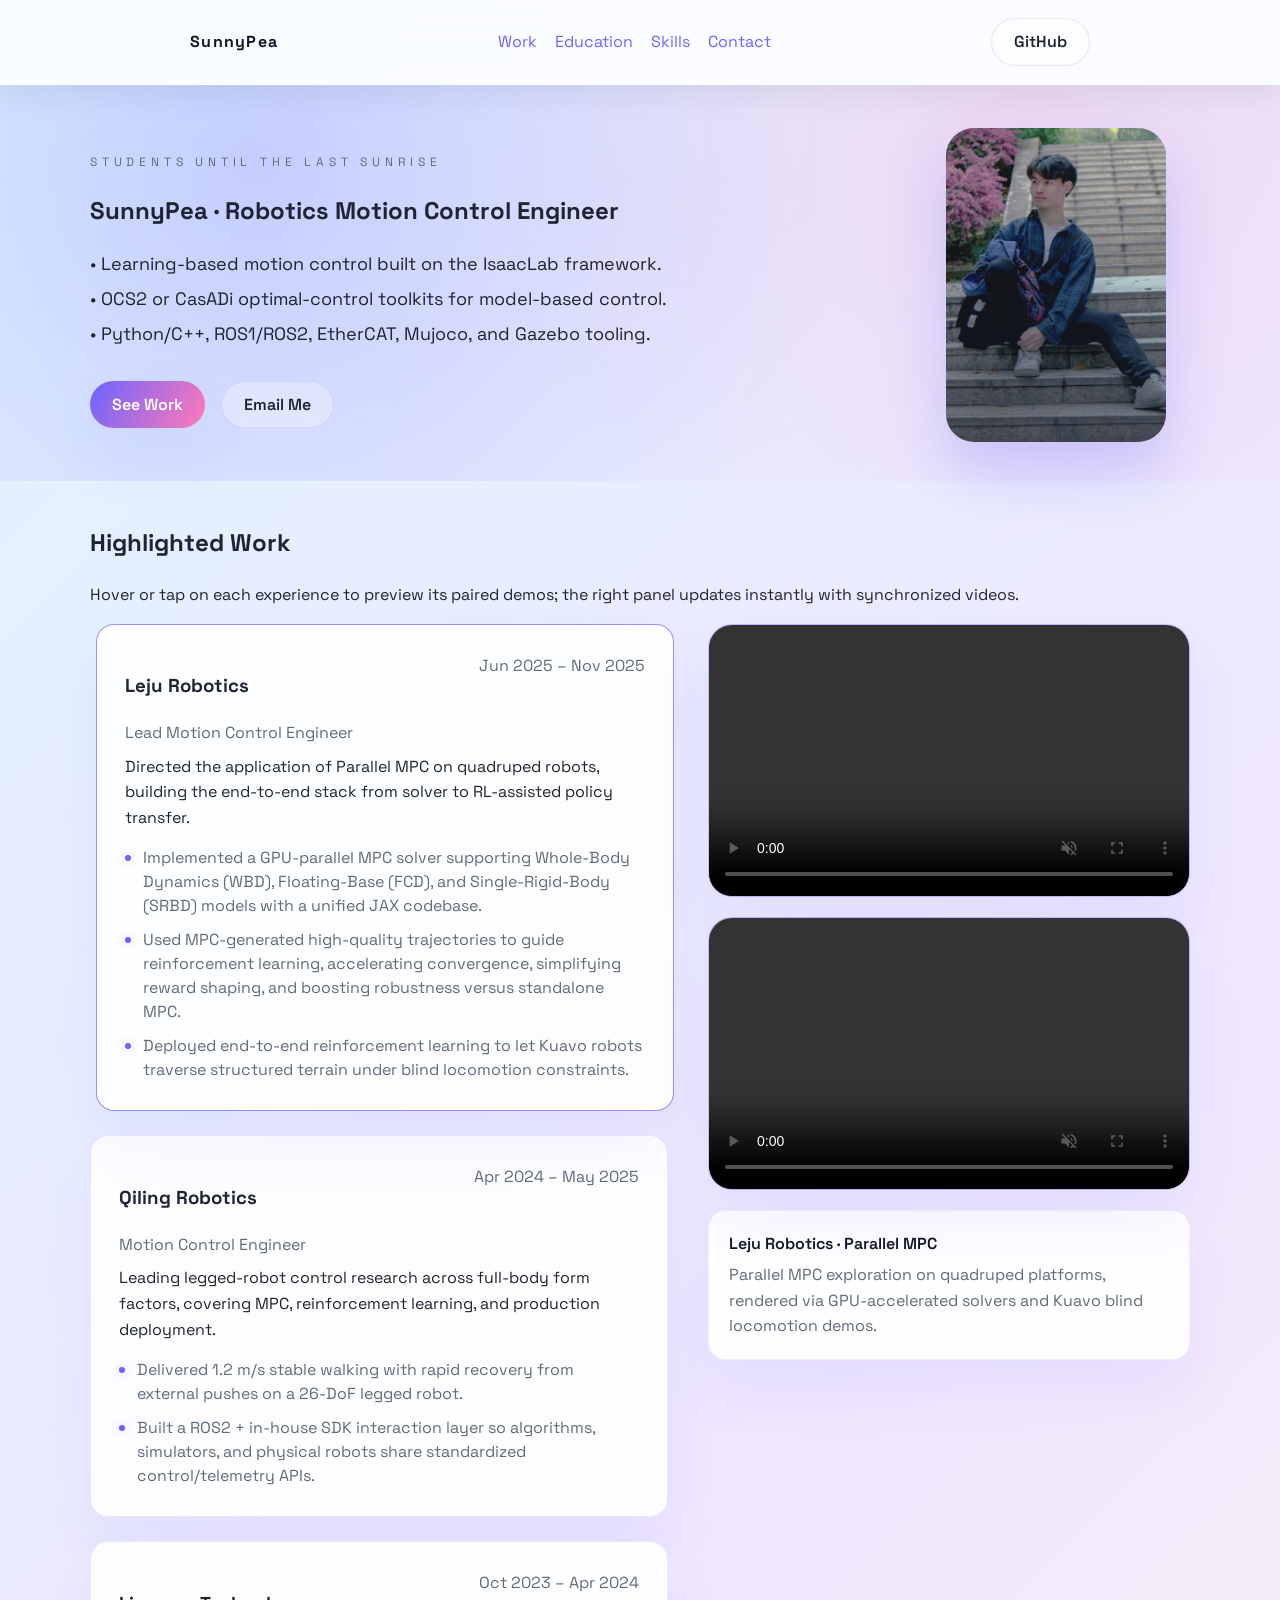
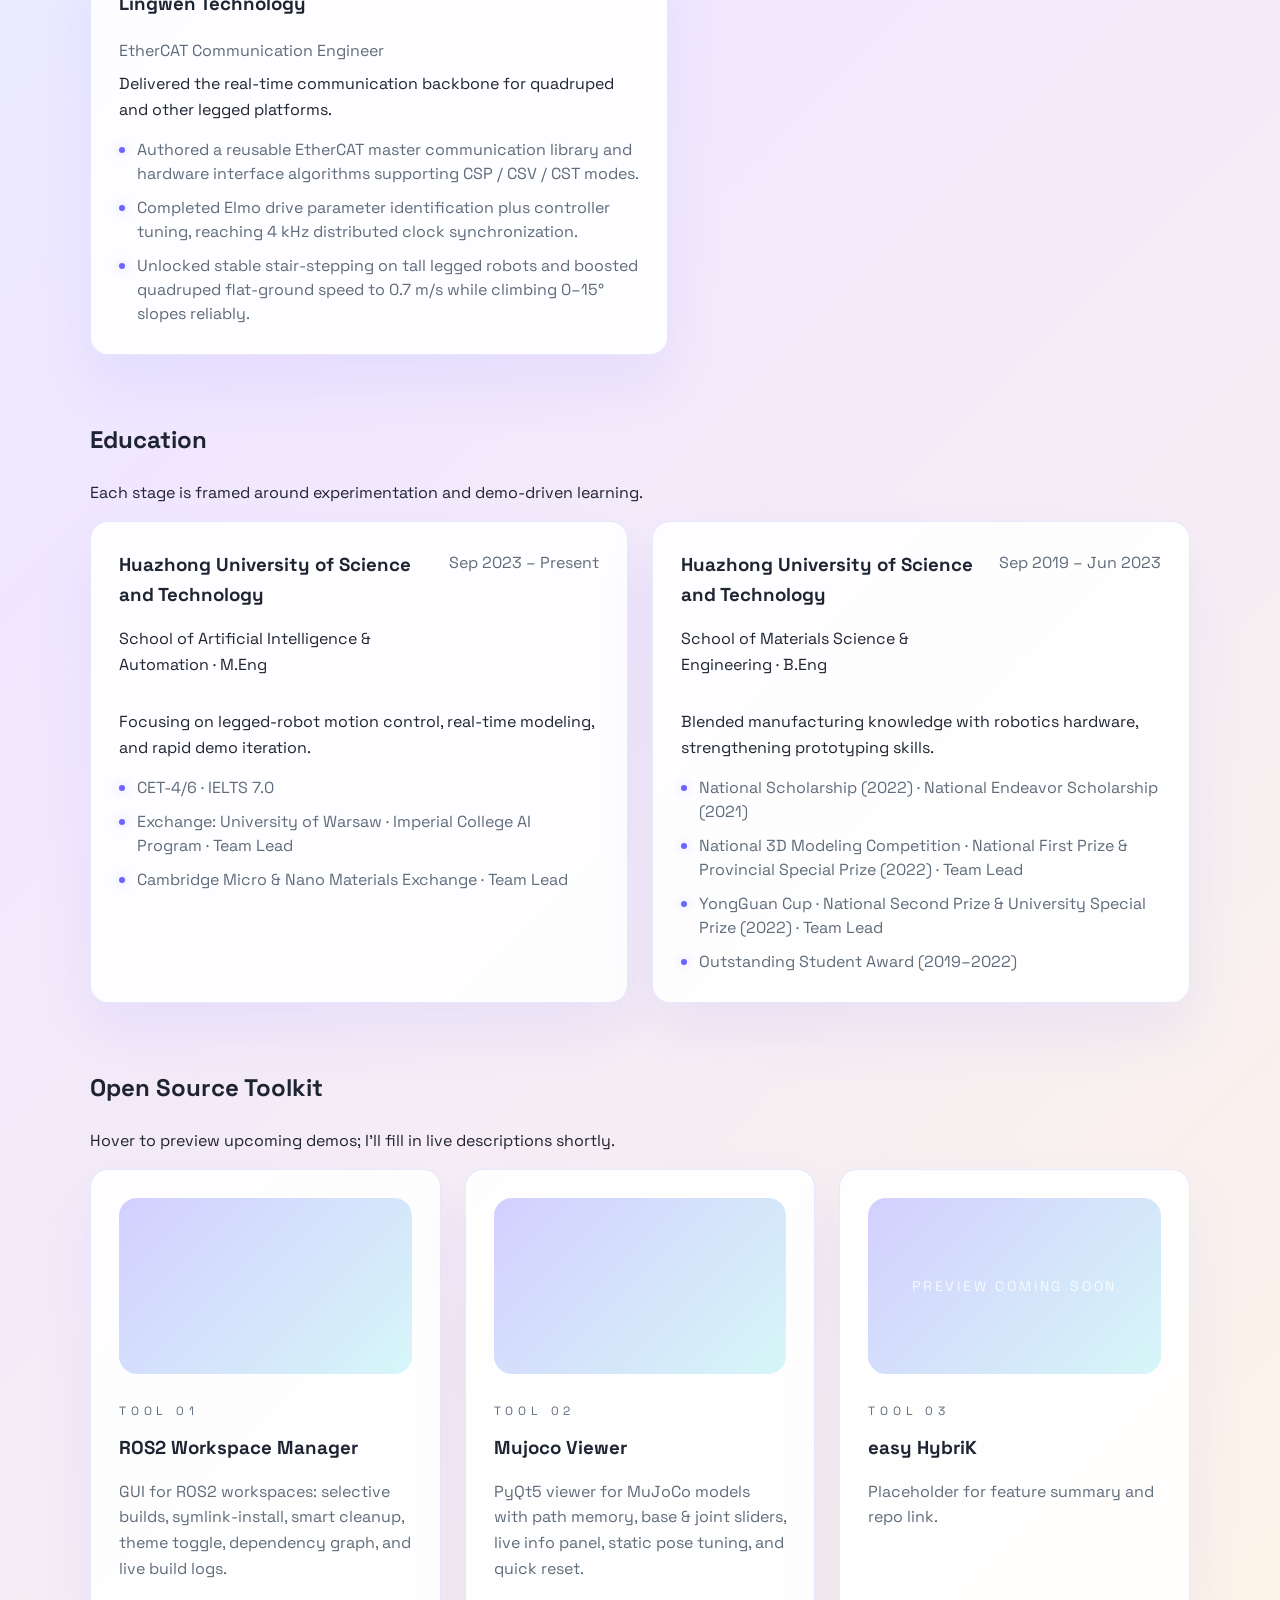
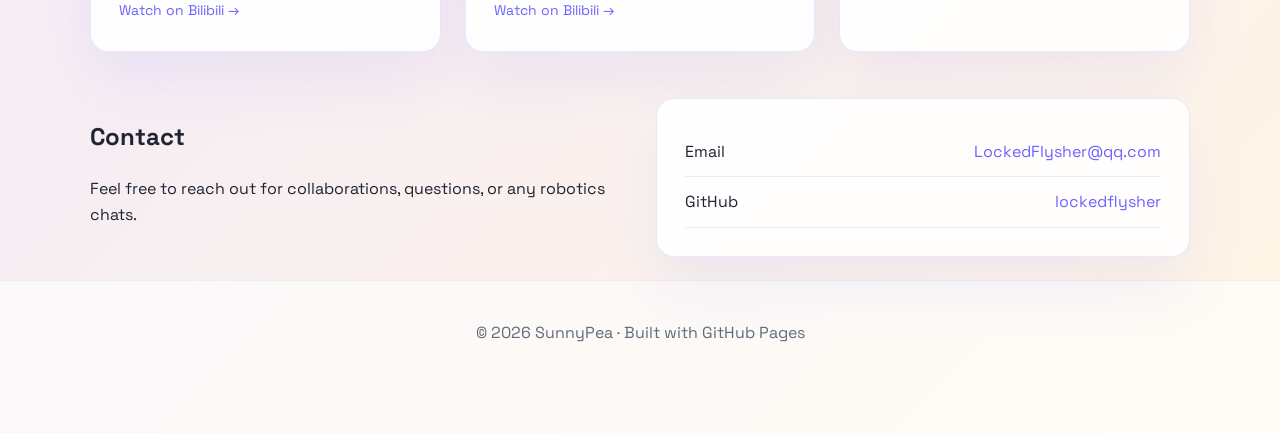
==== commit a919ad2e: "pre" ====
--- a/index.html
+++ b/index.html
@@ -275,7 +275,7 @@
         <div class="container grid-two">
           <div>
             <h2>Contact</h2>
-            <p>Open to exchanging notes on legged locomotion demos, MPC × RL hybrids, or tooling for GitHub-hosted robotics showcases.</p>
+            <p>Feel free to reach out for collaborations, questions, or any robotics chats.</p>
           </div>
           <div class="contact-card">
             <ul>
--- a/assets/css/main.css
+++ b/assets/css/main.css
@@ -61,7 +61,7 @@
 .container {
   width: min(1100px, 90vw);
   margin: 0 auto;
-  padding: 46px 0;
+  padding: 23px 0;
   position: relative;
   z-index: 1;
 }
@@ -265,7 +265,7 @@
 }
 
 .section-heading {
-  margin-bottom: 20px;
+  margin-bottom: 10px;
 }
 
 .project-list {
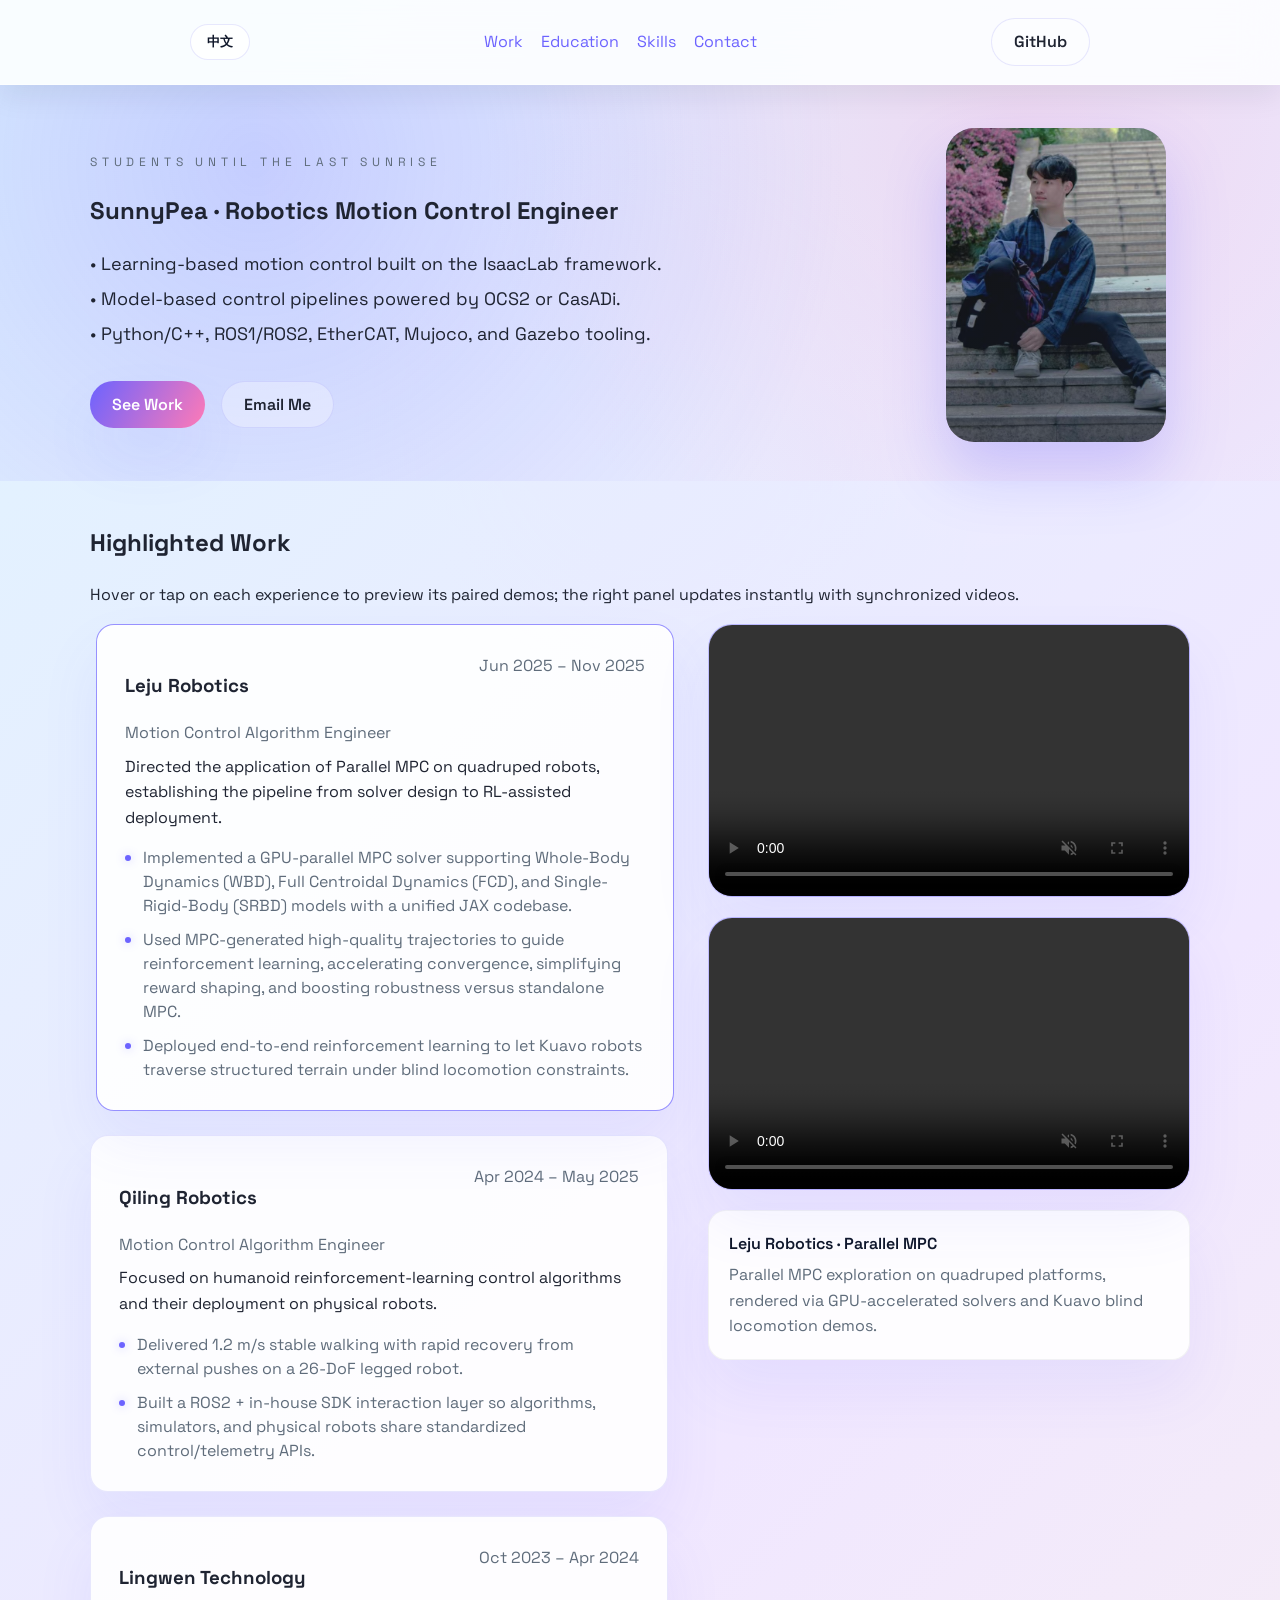
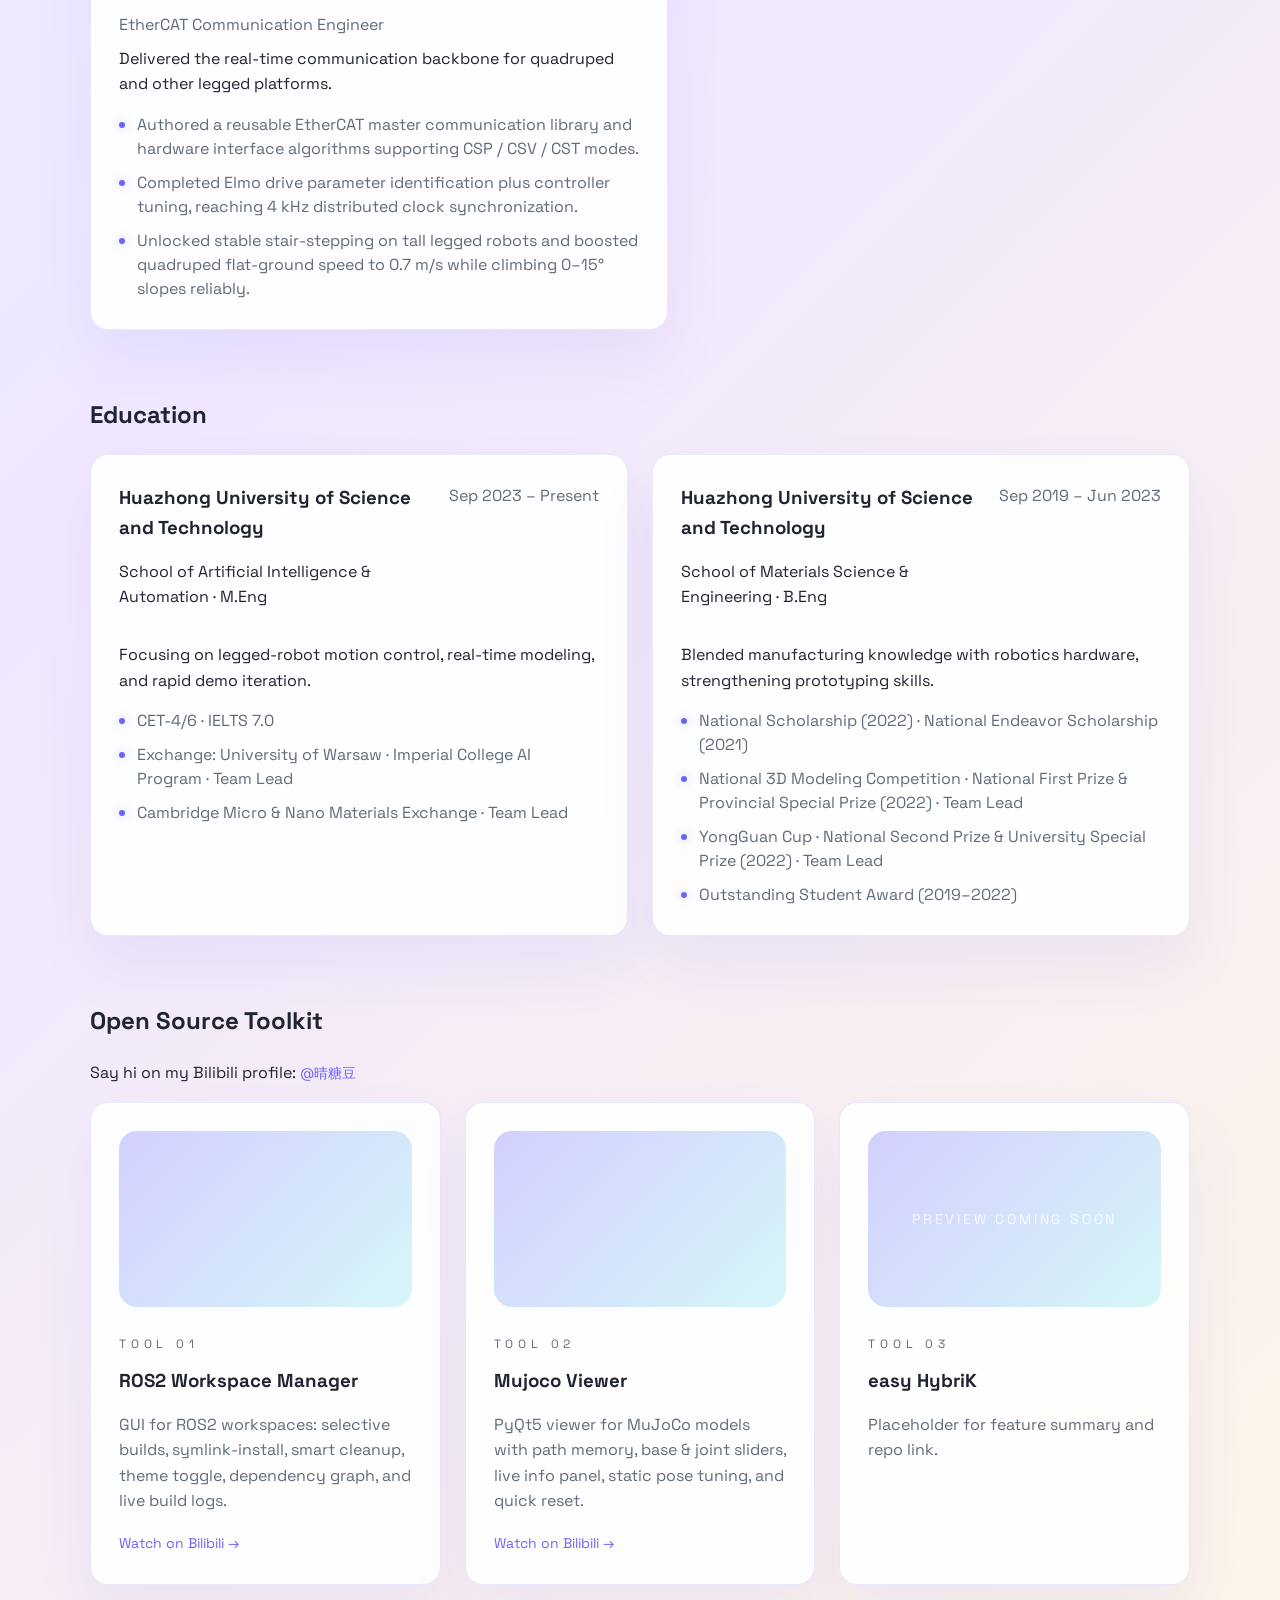
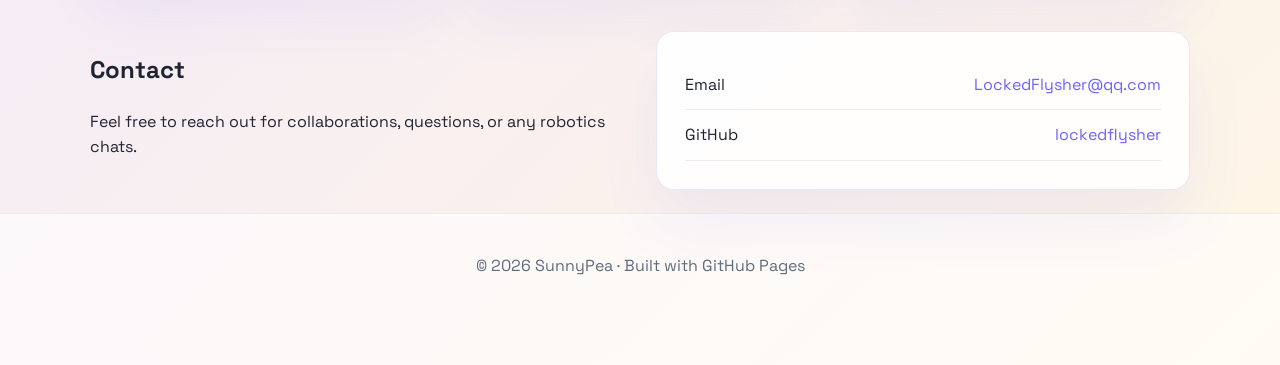
==== commit a2307bf6: "translation" ====
--- a/index.html
+++ b/index.html
@@ -1,5 +1,5 @@
 <!DOCTYPE html>
-<html lang="zh-CN">
+<html lang="en">
   <head>
     <meta charset="UTF-8" />
     <meta name="viewport" content="width=device-width, initial-scale=1" />
@@ -16,13 +16,13 @@
   <body>
     <header class="site-header" id="top">
       <div class="container flex-between">
-        <a class="logo" href="#top">SunnyPea</a>
+        <button class="lang-toggle" type="button" aria-label="Toggle language">EN</button>
         <nav>
           <ul>
-            <li><a href="#experience">Work</a></li>
-            <li><a href="#education">Education</a></li>
-            <li><a href="#skills">Skills</a></li>
-            <li><a href="#contact">Contact</a></li>
+            <li><a href="#experience" data-i18n="nav_work">Work</a></li>
+            <li><a href="#education" data-i18n="nav_education">Education</a></li>
+            <li><a href="#oss" data-i18n="nav_skills">Skills</a></li>
+            <li><a href="#contact" data-i18n="nav_contact">Contact</a></li>
           </ul>
         </nav>
         <a class="btn ghost" href="https://github.com/lockedflysher" target="_blank" rel="noreferrer">GitHub</a>
@@ -33,16 +33,16 @@
       <section class="hero">
         <div class="container hero-grid">
           <div class="hero-copy">
-            <p class="eyebrow">Students until the last sunrise</p>
-            <h1>SunnyPea · Robotics Motion Control Engineer</h1>
+            <p class="eyebrow" data-i18n="hero_eyebrow">Students until the last sunrise</p>
+            <h1 data-i18n="hero_heading">SunnyPea · Robotics Motion Control Engineer</h1>
             <div class="lede lede-list">
-              <span>• Learning-based motion control built on the IsaacLab framework.</span>
-              <span>• OCS2 or CasADi optimal-control toolkits for model-based control.</span>
-              <span>• Python/C++, ROS1/ROS2, EtherCAT, Mujoco, and Gazebo tooling.</span>
+              <span data-i18n="hero_bullet1">• Learning-based motion control built on the IsaacLab framework.</span>
+              <span data-i18n="hero_bullet2">• Model-based control pipelines powered by OCS2 or CasADi.</span>
+              <span data-i18n="hero_bullet3">• Python/C++, ROS1/ROS2, EtherCAT, Mujoco, and Gazebo tooling.</span>
             </div>
             <div class="cta-group">
-              <a class="btn" href="#experience">See Work</a>
-              <a class="btn ghost" href="mailto:LockedFlysher@qq.com">Email Me</a>
+              <a class="btn" href="#experience" data-i18n="hero_cta_primary">See Work</a>
+              <a class="btn ghost" href="mailto:LockedFlysher@qq.com" data-i18n="hero_cta_secondary">Email Me</a>
             </div>
           </div>
           <div class="hero-media" aria-label="SunnyPea portrait">
@@ -57,8 +57,8 @@
       <section class="experience" id="experience">
         <div class="container">
           <div class="section-heading">
-            <h2>Highlighted Work</h2>
-            <p>Hover or tap on each experience to preview its paired demos; the right panel updates instantly with synchronized videos.</p>
+            <h2 data-i18n="exp_heading">Highlighted Work</h2>
+            <p data-i18n="exp_desc">Hover or tap on each experience to preview its paired demos; the right panel updates instantly with synchronized videos.</p>
           </div>
           <div class="experience-grid">
             <div class="experience-list">
@@ -72,16 +72,16 @@
               >
               <header>
                 <div>
-                  <h3>Leju Robotics</h3>
-                  <p>Lead Motion Control Engineer</p>
+                  <h3 data-i18n="exp_leju_company">Leju Robotics</h3>
+                  <p data-i18n="exp_leju_role">Motion Control Algorithm Engineer</p>
                 </div>
                 <span>Jun 2025 – Nov 2025</span>
               </header>
-              <p>Directed the application of Parallel MPC on quadruped robots, building the end-to-end stack from solver to RL-assisted policy transfer.</p>
-              <ul class="detail-list">
-                <li>Implemented a GPU-parallel MPC solver supporting Whole-Body Dynamics (WBD), Floating-Base (FCD), and Single-Rigid-Body (SRBD) models with a unified JAX codebase.</li>
-                <li>Used MPC-generated high-quality trajectories to guide reinforcement learning, accelerating convergence, simplifying reward shaping, and boosting robustness versus standalone MPC.</li>
-                <li>Deployed end-to-end reinforcement learning to let Kuavo robots traverse structured terrain under blind locomotion constraints.</li>
+              <p data-i18n="exp_leju_desc">Directed the application of Parallel MPC on quadruped robots, establishing the pipeline from solver design to RL-assisted deployment.</p>
+              <ul class="detail-list">
+                <li data-i18n="exp_leju_li1">Implemented a GPU-parallel MPC solver supporting Whole-Body Dynamics (WBD), Full Centroidal Dynamics (FCD), and Single-Rigid-Body (SRBD) models with a unified JAX codebase.</li>
+                <li data-i18n="exp_leju_li2">Used MPC-generated high-quality trajectories to guide reinforcement learning, accelerating convergence, simplifying reward shaping, and boosting robustness versus standalone MPC.</li>
+                <li data-i18n="exp_leju_li3">Deployed end-to-end reinforcement learning to let Kuavo robots traverse structured terrain under blind locomotion constraints.</li>
               </ul>
               </article>
 
@@ -95,15 +95,15 @@
               >
               <header>
                 <div>
-                  <h3>Qiling Robotics</h3>
-                  <p>Motion Control Engineer</p>
+                  <h3 data-i18n="exp_qiling_company">Qiling Robotics</h3>
+                  <p data-i18n="exp_qiling_role">Motion Control Algorithm Engineer</p>
                 </div>
                 <span>Apr 2024 – May 2025</span>
               </header>
-              <p>Leading legged-robot control research across full-body form factors, covering MPC, reinforcement learning, and production deployment.</p>
-              <ul class="detail-list">
-                <li>Delivered 1.2 m/s stable walking with rapid recovery from external pushes on a 26-DoF legged robot.</li>
-                <li>Built a ROS2 + in-house SDK interaction layer so algorithms, simulators, and physical robots share standardized control/telemetry APIs.</li>
+              <p data-i18n="exp_qiling_desc">Focused on humanoid reinforcement-learning control algorithms and their deployment on physical robots.</p>
+              <ul class="detail-list">
+                <li data-i18n="exp_qiling_li1">Delivered 1.2 m/s stable walking with rapid recovery from external pushes on a 26-DoF legged robot.</li>
+                <li data-i18n="exp_qiling_li2">Built a ROS2 + in-house SDK interaction layer so algorithms, simulators, and physical robots share standardized control/telemetry APIs.</li>
               </ul>
               </article>
 
@@ -117,16 +117,16 @@
               >
               <header>
                 <div>
-                  <h3>Lingwen Technology</h3>
-                  <p>EtherCAT Communication Engineer</p>
+                  <h3 data-i18n="exp_lingwen_company">Lingwen Technology</h3>
+                  <p data-i18n="exp_lingwen_role">EtherCAT Communication Engineer</p>
                 </div>
                 <span>Oct 2023 – Apr 2024</span>
               </header>
-              <p>Delivered the real-time communication backbone for quadruped and other legged platforms.</p>
-              <ul class="detail-list">
-                <li>Authored a reusable EtherCAT master communication library and hardware interface algorithms supporting CSP / CSV / CST modes.</li>
-                <li>Completed Elmo drive parameter identification plus controller tuning, reaching 4 kHz distributed clock synchronization.</li>
-                <li>Unlocked stable stair-stepping on tall legged robots and boosted quadruped flat-ground speed to 0.7 m/s while climbing 0–15° slopes reliably.</li>
+              <p data-i18n="exp_lingwen_desc">Delivered the real-time communication backbone for quadruped and other legged platforms.</p>
+              <ul class="detail-list">
+                <li data-i18n="exp_lingwen_li1">Authored a reusable EtherCAT master communication library and hardware interface algorithms supporting CSP / CSV / CST modes.</li>
+                <li data-i18n="exp_lingwen_li2">Completed Elmo drive parameter identification plus controller tuning, reaching 4 kHz distributed clock synchronization.</li>
+                <li data-i18n="exp_lingwen_li3">Unlocked stable stair-stepping on tall legged robots and boosted quadruped flat-ground speed to 0.7 m/s while climbing 0–15° slopes reliably.</li>
               </ul>
               </article>
             </div>
@@ -173,39 +173,38 @@
       <section class="education" id="education">
         <div class="container">
           <div class="section-heading">
-            <h2>Education</h2>
-            <p>Each stage is framed around experimentation and demo-driven learning.</p>
+            <h2 data-i18n="edu_heading">Education</h2>
           </div>
           <div class="edu-list">
             <article class="card edu-card">
               <div class="edu-meta">
                 <div>
-                  <h3>Huazhong University of Science and Technology</h3>
-                  <p>School of Artificial Intelligence & Automation · M.Eng</p>
+                  <h3 data-i18n="edu_master_title">Huazhong University of Science and Technology</h3>
+                  <p data-i18n="edu_master_school">School of Artificial Intelligence & Automation · M.Eng</p>
                 </div>
                 <span>Sep 2023 – Present</span>
               </div>
-              <p>Focusing on legged-robot motion control, real-time modeling, and rapid demo iteration.</p>
-              <ul class="detail-list">
-                <li>CET-4/6 · IELTS 7.0</li>
-                <li>Exchange: University of Warsaw · Imperial College AI Program · Team Lead</li>
-                <li>Cambridge Micro & Nano Materials Exchange · Team Lead</li>
+              <p data-i18n="edu_master_desc">Focusing on legged-robot motion control, real-time modeling, and rapid demo iteration.</p>
+              <ul class="detail-list">
+                <li data-i18n="edu_master_li1">CET-4/6 · IELTS 7.0</li>
+                <li data-i18n="edu_master_li2">Exchange: University of Warsaw · Imperial College AI Program · Team Lead</li>
+                <li data-i18n="edu_master_li3">Cambridge Micro & Nano Materials Exchange · Team Lead</li>
               </ul>
             </article>
             <article class="card edu-card">
               <div class="edu-meta">
                 <div>
-                  <h3>Huazhong University of Science and Technology</h3>
-                  <p>School of Materials Science & Engineering · B.Eng</p>
+                  <h3 data-i18n="edu_bachelor_title">Huazhong University of Science and Technology</h3>
+                  <p data-i18n="edu_bachelor_school">School of Materials Science & Engineering · B.Eng</p>
                 </div>
                 <span>Sep 2019 – Jun 2023</span>
               </div>
-              <p>Blended manufacturing knowledge with robotics hardware, strengthening prototyping skills.</p>
-              <ul class="detail-list">
-                <li>National Scholarship (2022) · National Endeavor Scholarship (2021)</li>
-                <li>National 3D Modeling Competition · National First Prize & Provincial Special Prize (2022) · Team Lead</li>
-                <li>YongGuan Cup · National Second Prize & University Special Prize (2022) · Team Lead</li>
-                <li>Outstanding Student Award (2019–2022)</li>
+              <p data-i18n="edu_bachelor_desc">Blended manufacturing knowledge with robotics hardware, strengthening prototyping skills.</p>
+              <ul class="detail-list">
+                <li data-i18n="edu_bachelor_li1">National Scholarship (2022) · National Endeavor Scholarship (2021)</li>
+                <li data-i18n="edu_bachelor_li2">National 3D Modeling Competition · National First Prize & Provincial Special Prize (2022) · Team Lead</li>
+                <li data-i18n="edu_bachelor_li3">YongGuan Cup · National Second Prize & University Special Prize (2022) · Team Lead</li>
+                <li data-i18n="edu_bachelor_li4">Outstanding Student Award (2019–2022)</li>
               </ul>
             </article>
           </div>
@@ -215,8 +214,8 @@
       <section class="oss" id="oss">
         <div class="container">
           <div class="section-heading">
-            <h2>Open Source Toolkit</h2>
-            <p>Hover to preview upcoming demos; I’ll fill in live descriptions shortly.</p>
+            <h2 data-i18n="oss_heading">Open Source Toolkit</h2>
+            <p data-i18n="oss_desc">Say hi on my Bilibili profile: <a class="oss-link" href="https://space.bilibili.com/438723840" target="_blank" rel="noreferrer">@晴糖豆</a></p>
           </div>
           <div class="oss-grid">
             <article class="card oss-card">
@@ -233,7 +232,7 @@
               <div class="oss-meta">
                 <p class="eyebrow">Tool 01</p>
                 <h3>ROS2 Workspace Manager</h3>
-                <p class="placeholder">
+                <p class="placeholder" data-i18n="oss_ros2_desc">
                   GUI for ROS2 workspaces: selective builds, symlink-install, smart cleanup, theme toggle, dependency graph, and live build logs.
                 </p>
                 <a class="oss-link" href="https://www.bilibili.com/video/BV1cE1KBeEXB" target="_blank" rel="noreferrer">Watch on Bilibili →</a>
@@ -253,7 +252,7 @@
               <div class="oss-meta">
                 <p class="eyebrow">Tool 02</p>
                 <h3>Mujoco Viewer</h3>
-                <p class="placeholder">
+                <p class="placeholder" data-i18n="oss_mujoco_desc">
                   PyQt5 viewer for MuJoCo models with path memory, base & joint sliders, live info panel, static pose tuning, and quick reset.
                 </p>
                 <a class="oss-link" href="https://www.bilibili.com/video/BV1wZW1zyEgq" target="_blank" rel="noreferrer">Watch on Bilibili →</a>
@@ -264,7 +263,7 @@
               <div class="oss-meta">
                 <p class="eyebrow">Tool 03</p>
                 <h3>easy HybriK</h3>
-                <p class="placeholder">Placeholder for feature summary and repo link.</p>
+                <p class="placeholder" data-i18n="oss_easy_desc">Placeholder for feature summary and repo link.</p>
               </div>
             </article>
           </div>
@@ -274,13 +273,13 @@
       <section class="contact" id="contact">
         <div class="container grid-two">
           <div>
-            <h2>Contact</h2>
-            <p>Feel free to reach out for collaborations, questions, or any robotics chats.</p>
+            <h2 data-i18n="contact_heading">Contact</h2>
+            <p data-i18n="contact_desc">Feel free to reach out for collaborations, questions, or any robotics chats.</p>
           </div>
           <div class="contact-card">
             <ul>
-              <li><span>Email</span><a href="mailto:LockedFlysher@qq.com">LockedFlysher@qq.com</a></li>
-              <li><span>GitHub</span><a href="https://github.com/lockedflysher" target="_blank" rel="noreferrer">lockedflysher</a></li>
+              <li><span data-i18n="contact_email_label">Email</span><a href="mailto:LockedFlysher@qq.com">LockedFlysher@qq.com</a></li>
+              <li><span data-i18n="contact_github_label">GitHub</span><a href="https://github.com/lockedflysher" target="_blank" rel="noreferrer">lockedflysher</a></li>
             </ul>
           </div>
         </div>
--- a/assets/css/main.css
+++ b/assets/css/main.css
@@ -72,6 +72,22 @@
   justify-content: space-between;
 }
 
+.lang-toggle {
+  border: 1px solid var(--card-border);
+  background: rgba(255, 255, 255, 0.8);
+  color: #0f172a;
+  border-radius: 999px;
+  padding: 8px 16px;
+  font-weight: 600;
+  cursor: pointer;
+  transition: background 0.2s ease, color 0.2s ease;
+}
+
+.lang-toggle:hover {
+  background: var(--accent);
+  color: #fff;
+}
+
 .site-header {
   position: sticky;
   top: 0;
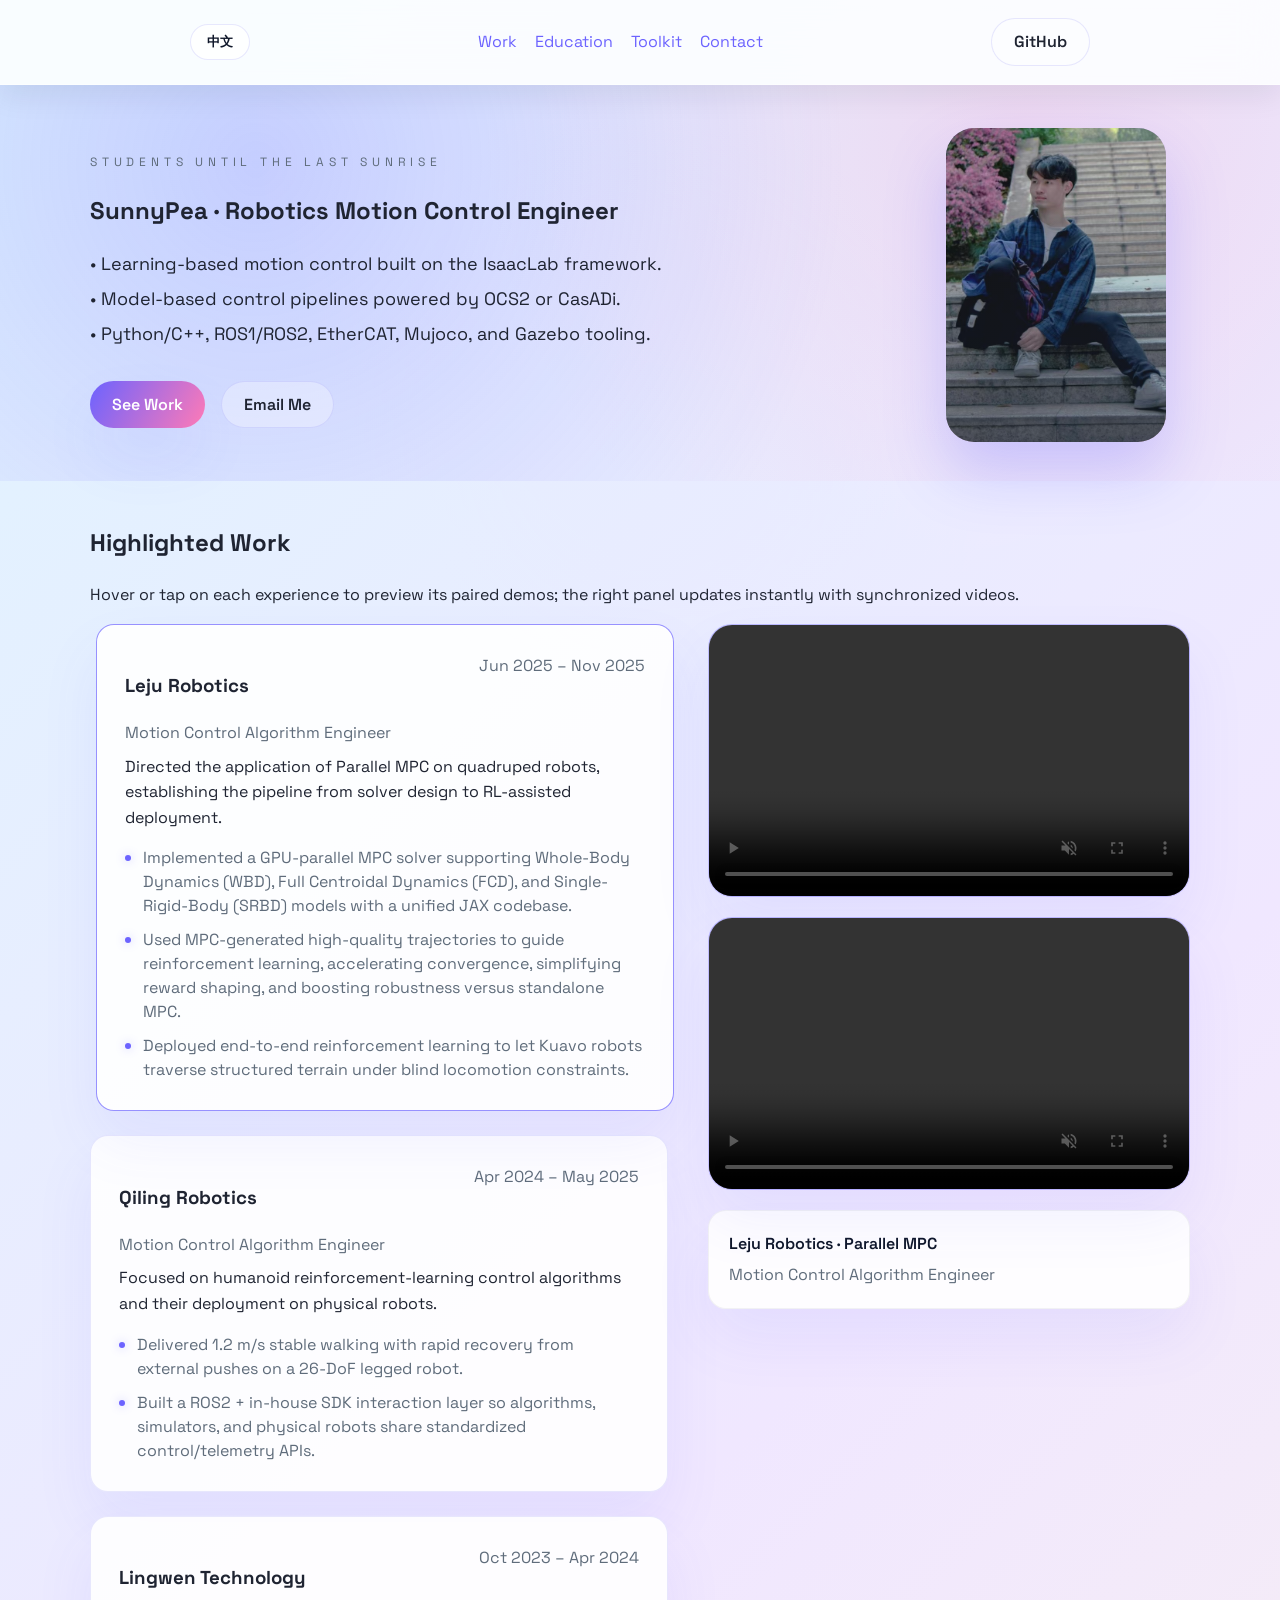
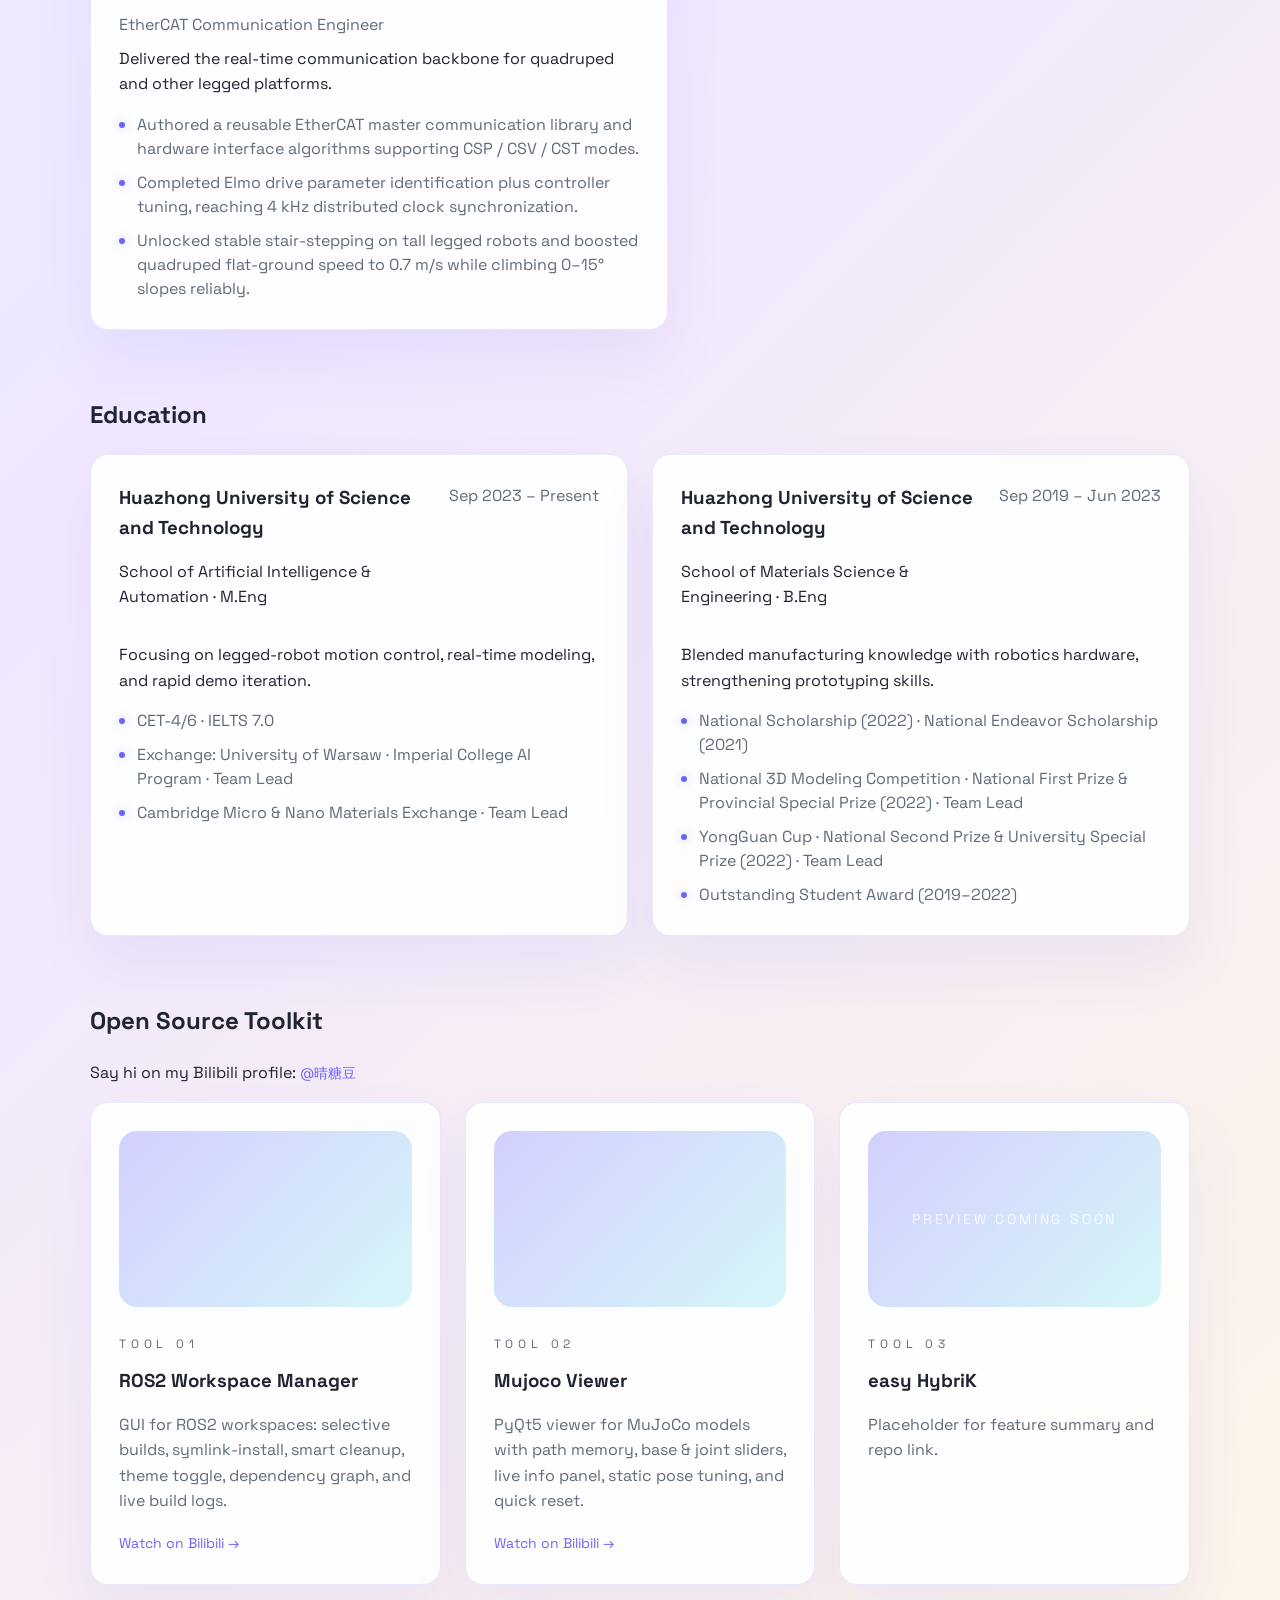
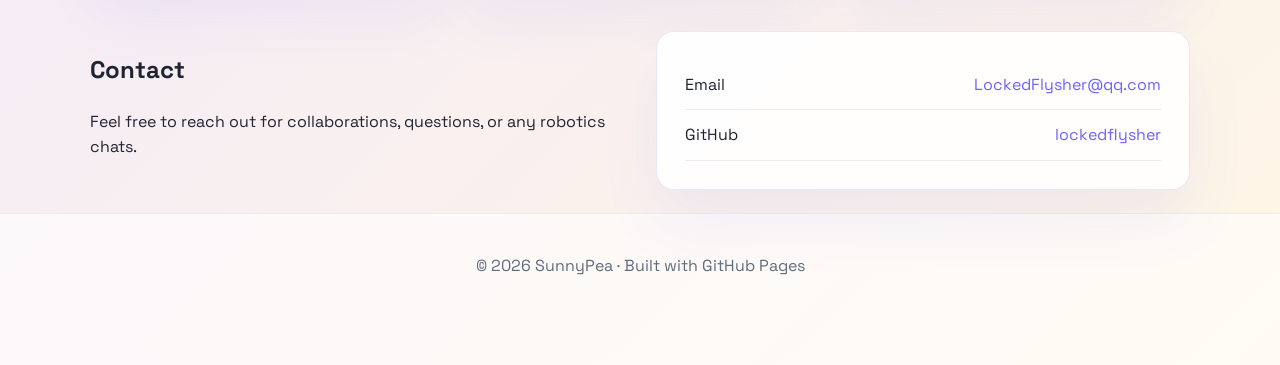
==== commit 2963f95d: "translation" ====
--- a/index.html
+++ b/index.html
@@ -21,7 +21,7 @@
           <ul>
             <li><a href="#experience" data-i18n="nav_work">Work</a></li>
             <li><a href="#education" data-i18n="nav_education">Education</a></li>
-            <li><a href="#oss" data-i18n="nav_skills">Skills</a></li>
+            <li><a href="#oss" data-i18n="nav_skills">Toolkit</a></li>
             <li><a href="#contact" data-i18n="nav_contact">Contact</a></li>
           </ul>
         </nav>
@@ -68,7 +68,6 @@
                 data-videos="assets/videos/lejv1.mov|assets/videos/lejv2.mov"
                 data-video-titles="Parallel MPC GPU Solver|Kuavo Blind Locomotion"
                 data-label="Leju Robotics · Parallel MPC"
-                data-summary="Parallel MPC exploration on quadruped platforms, rendered via GPU-accelerated solvers and Kuavo blind locomotion demos."
               >
               <header>
                 <div>
@@ -89,9 +88,8 @@
                 class="card experience-card"
                 data-video="https://player.bilibili.com/player.html?bvid=BV1DzrAYMEoY&autoplay=0&muted=1"
                 data-videos="https://player.bilibili.com/player.html?bvid=BV1DzrAYMEoY&autoplay=0&muted=1|assets/videos/qiling2.mov"
-                data-video-titles="Qiling Robotics · Gait Demo|Qiling Robotics · Field Test"
-                data-label="Qiling Robotics · Gait Demo"
-                data-summary="Parallel ankle solver for tall legged robots, recorded on a lab treadmill demo."
+                data-video-titles="Qiling Robotics · Humanoid RL Control|Qiling Robotics · Field Test"
+                data-label="Qiling Robotics · Humanoid RL Control"
               >
               <header>
                 <div>
@@ -113,7 +111,6 @@
                 data-videos="assets/videos/lingwen1.mp4|assets/videos/lingwen2.mp4"
                 data-video-titles="Lingwen Technology · EtherCAT Live|Lingwen Technology · Stair Trial"
                 data-label="Lingwen Technology · EtherCAT Live"
-                data-summary="Realtime EtherCAT backbone powering stair and slope trials on quadruped + tall legged robots."
               >
               <header>
                 <div>
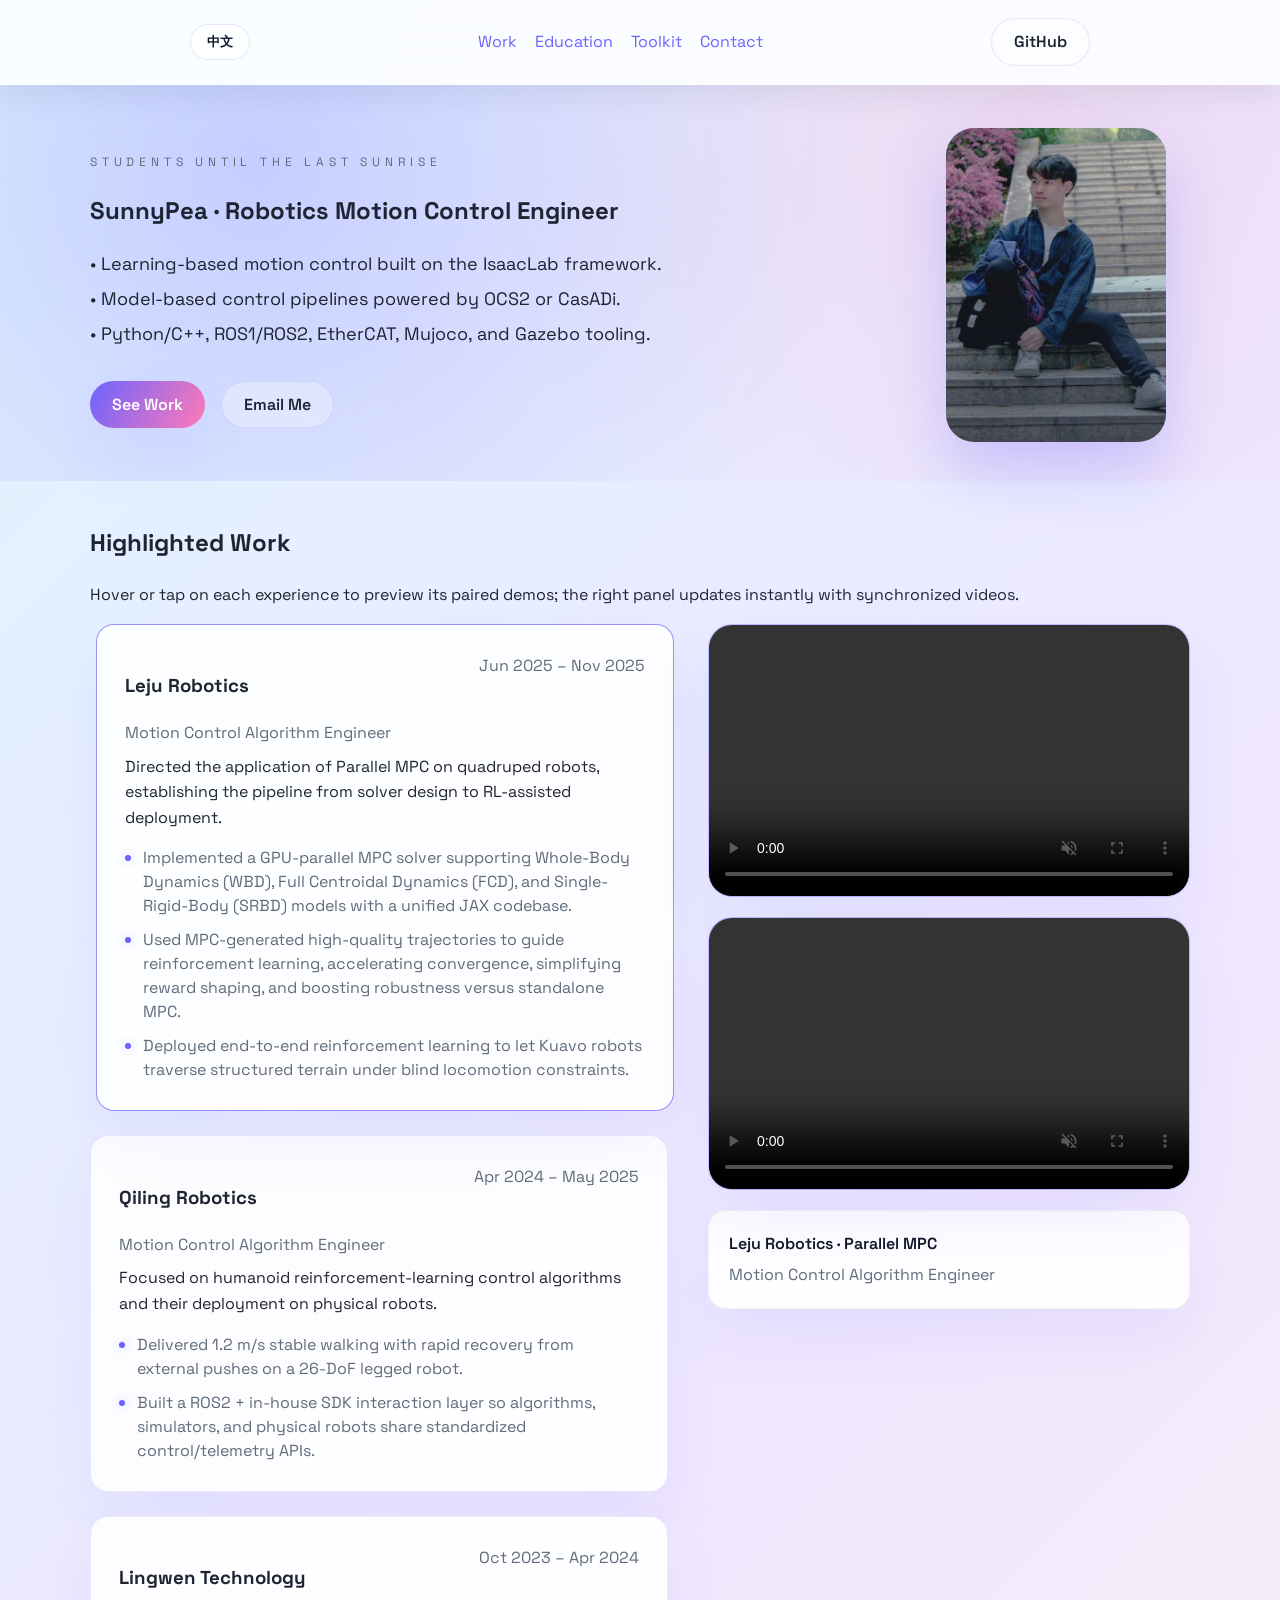
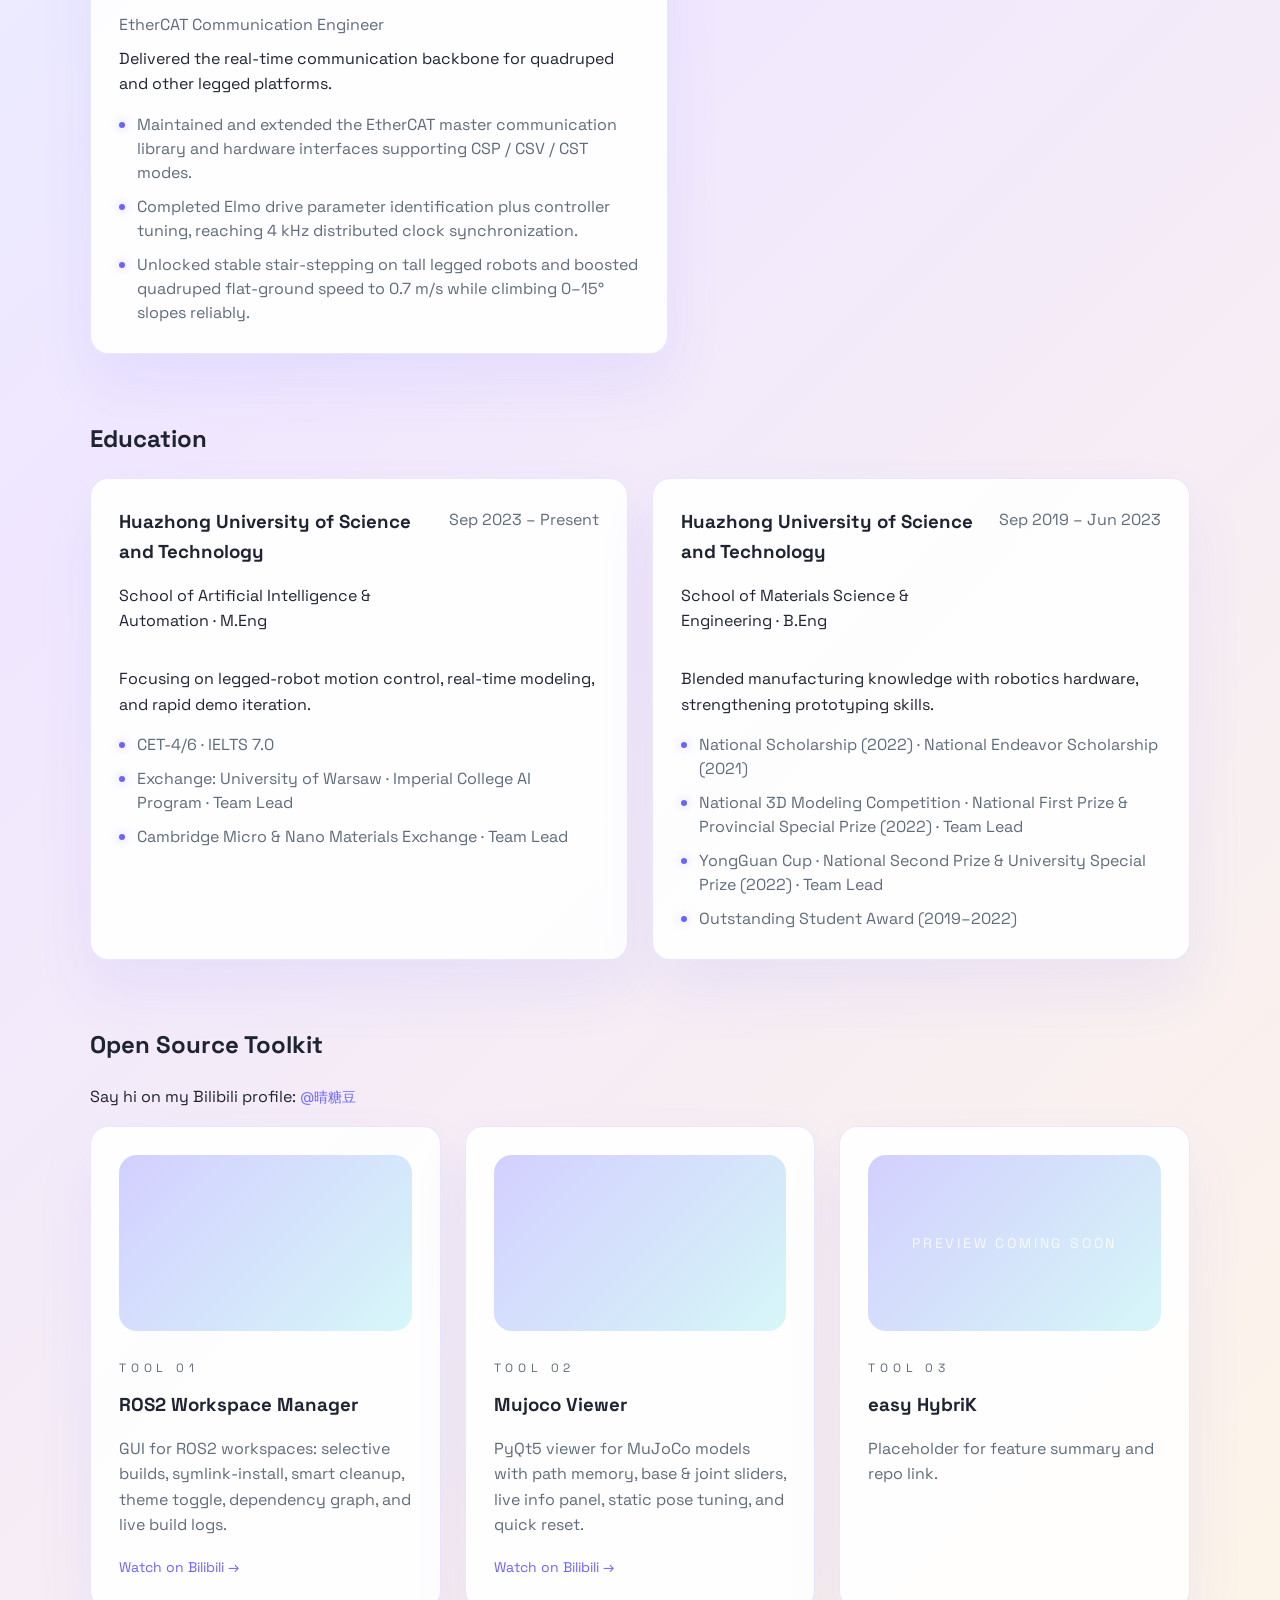
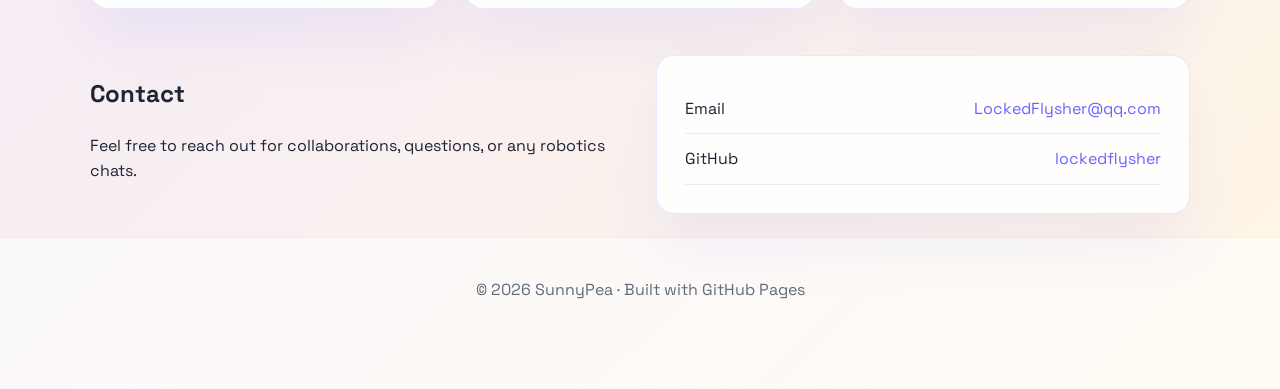
==== commit 626f7133: "adjust ： better expression" ====
--- a/index.html
+++ b/index.html
@@ -121,7 +121,7 @@
               </header>
               <p data-i18n="exp_lingwen_desc">Delivered the real-time communication backbone for quadruped and other legged platforms.</p>
               <ul class="detail-list">
-                <li data-i18n="exp_lingwen_li1">Authored a reusable EtherCAT master communication library and hardware interface algorithms supporting CSP / CSV / CST modes.</li>
+                <li data-i18n="exp_lingwen_li1">Maintained and extended the EtherCAT master communication library and hardware interfaces supporting CSP / CSV / CST modes.</li>
                 <li data-i18n="exp_lingwen_li2">Completed Elmo drive parameter identification plus controller tuning, reaching 4 kHz distributed clock synchronization.</li>
                 <li data-i18n="exp_lingwen_li3">Unlocked stable stair-stepping on tall legged robots and boosted quadruped flat-ground speed to 0.7 m/s while climbing 0–15° slopes reliably.</li>
               </ul>
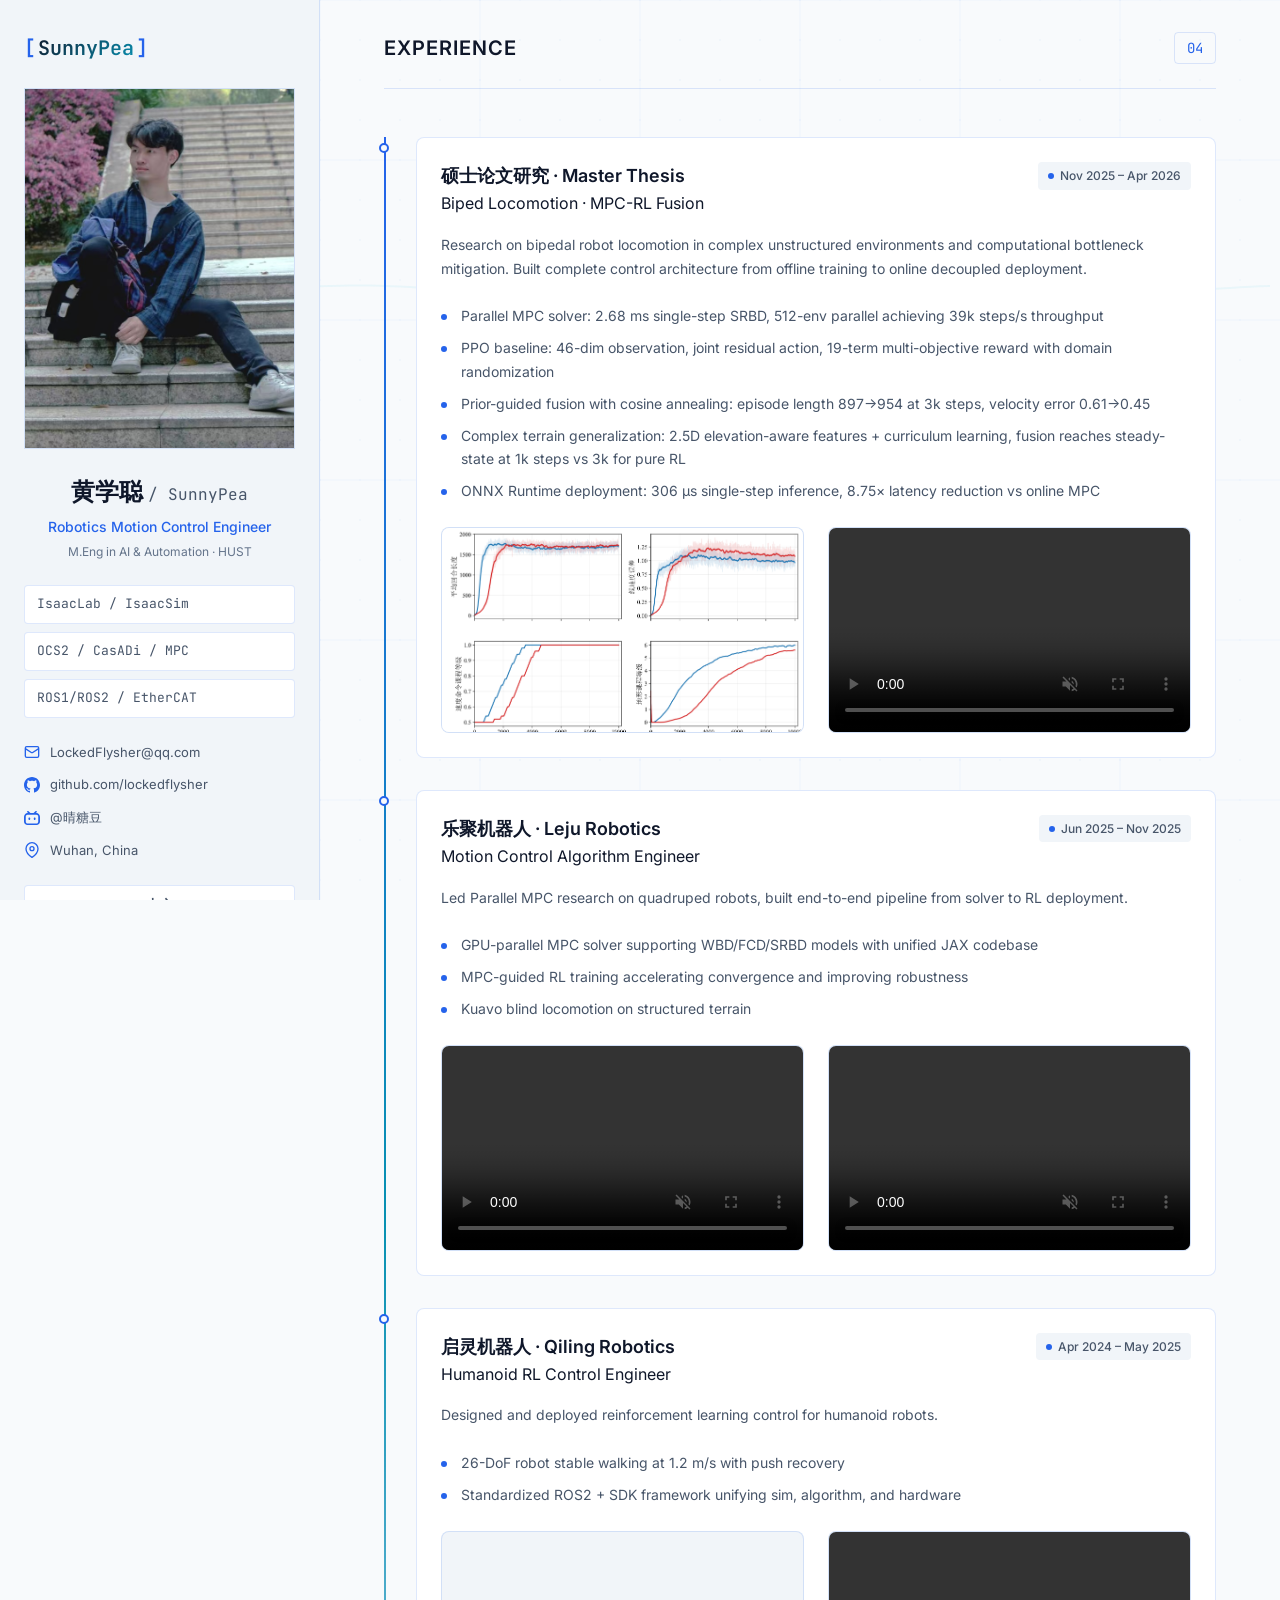
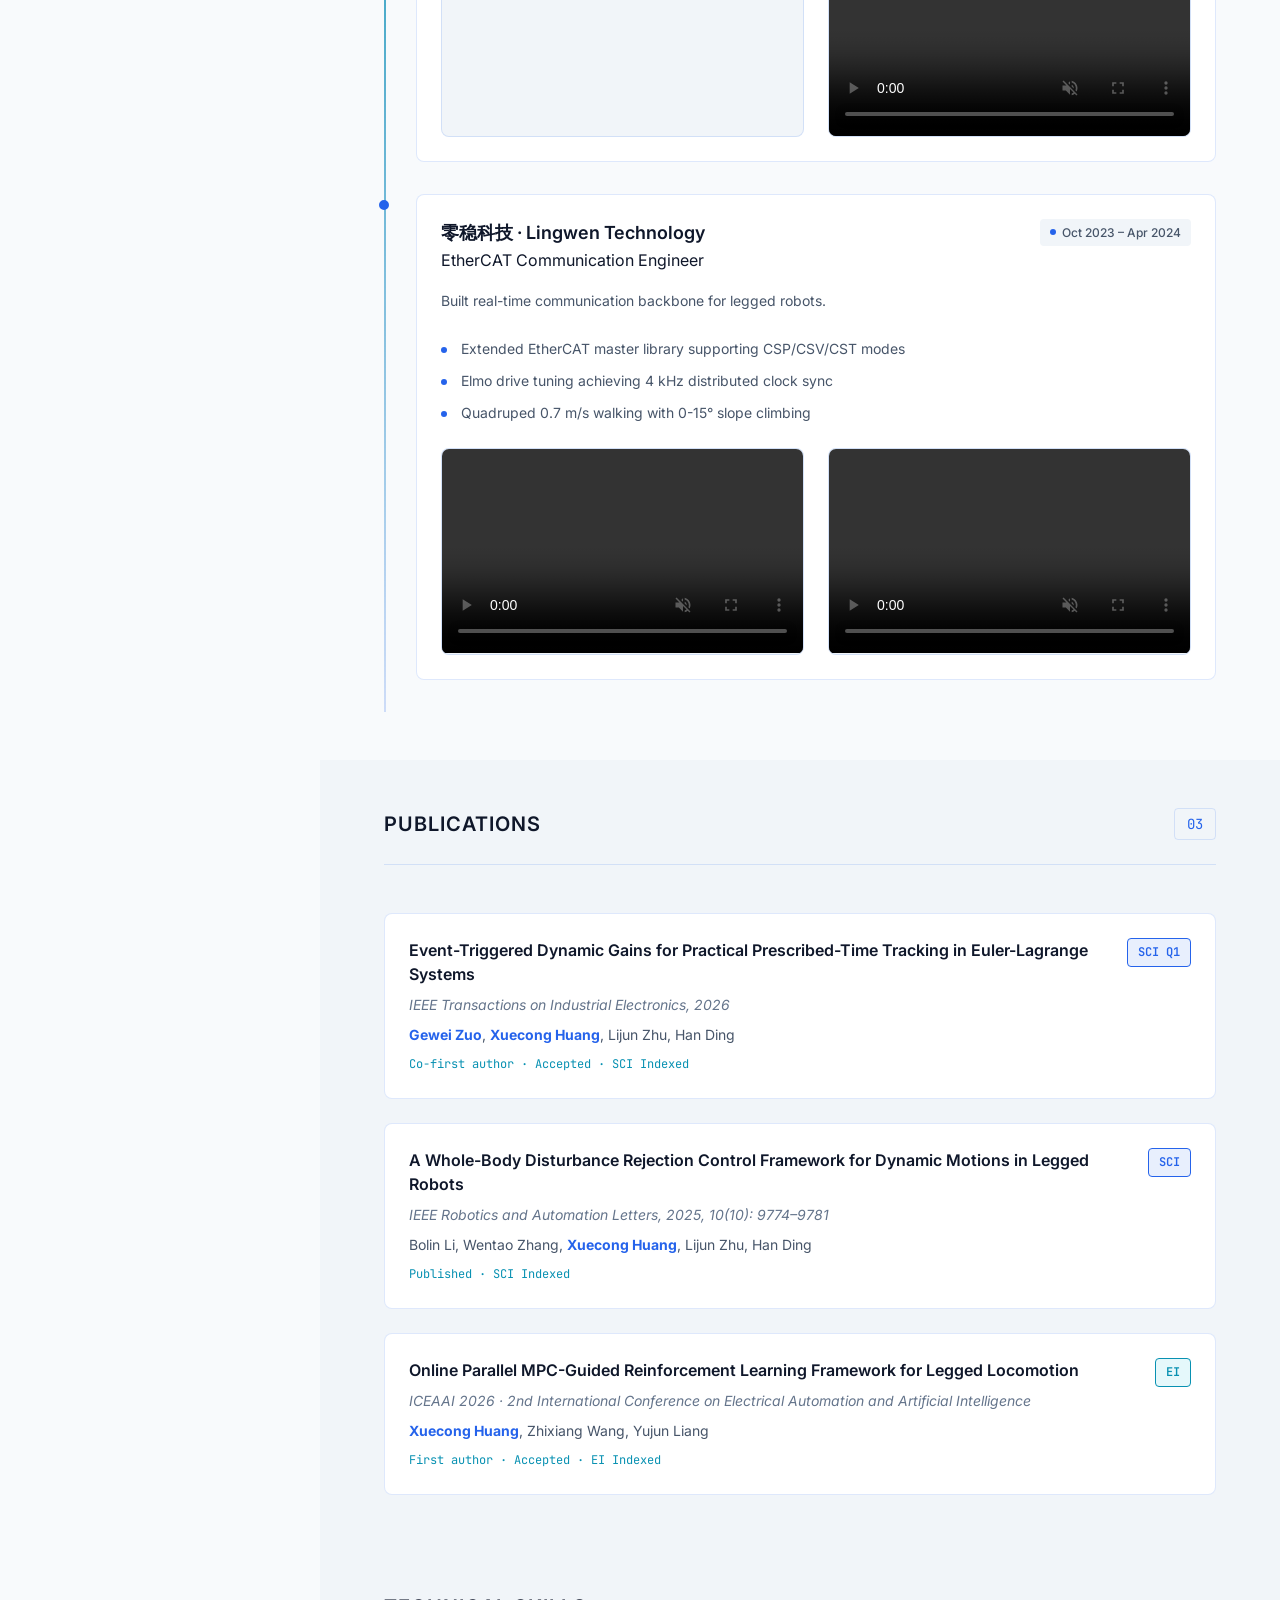
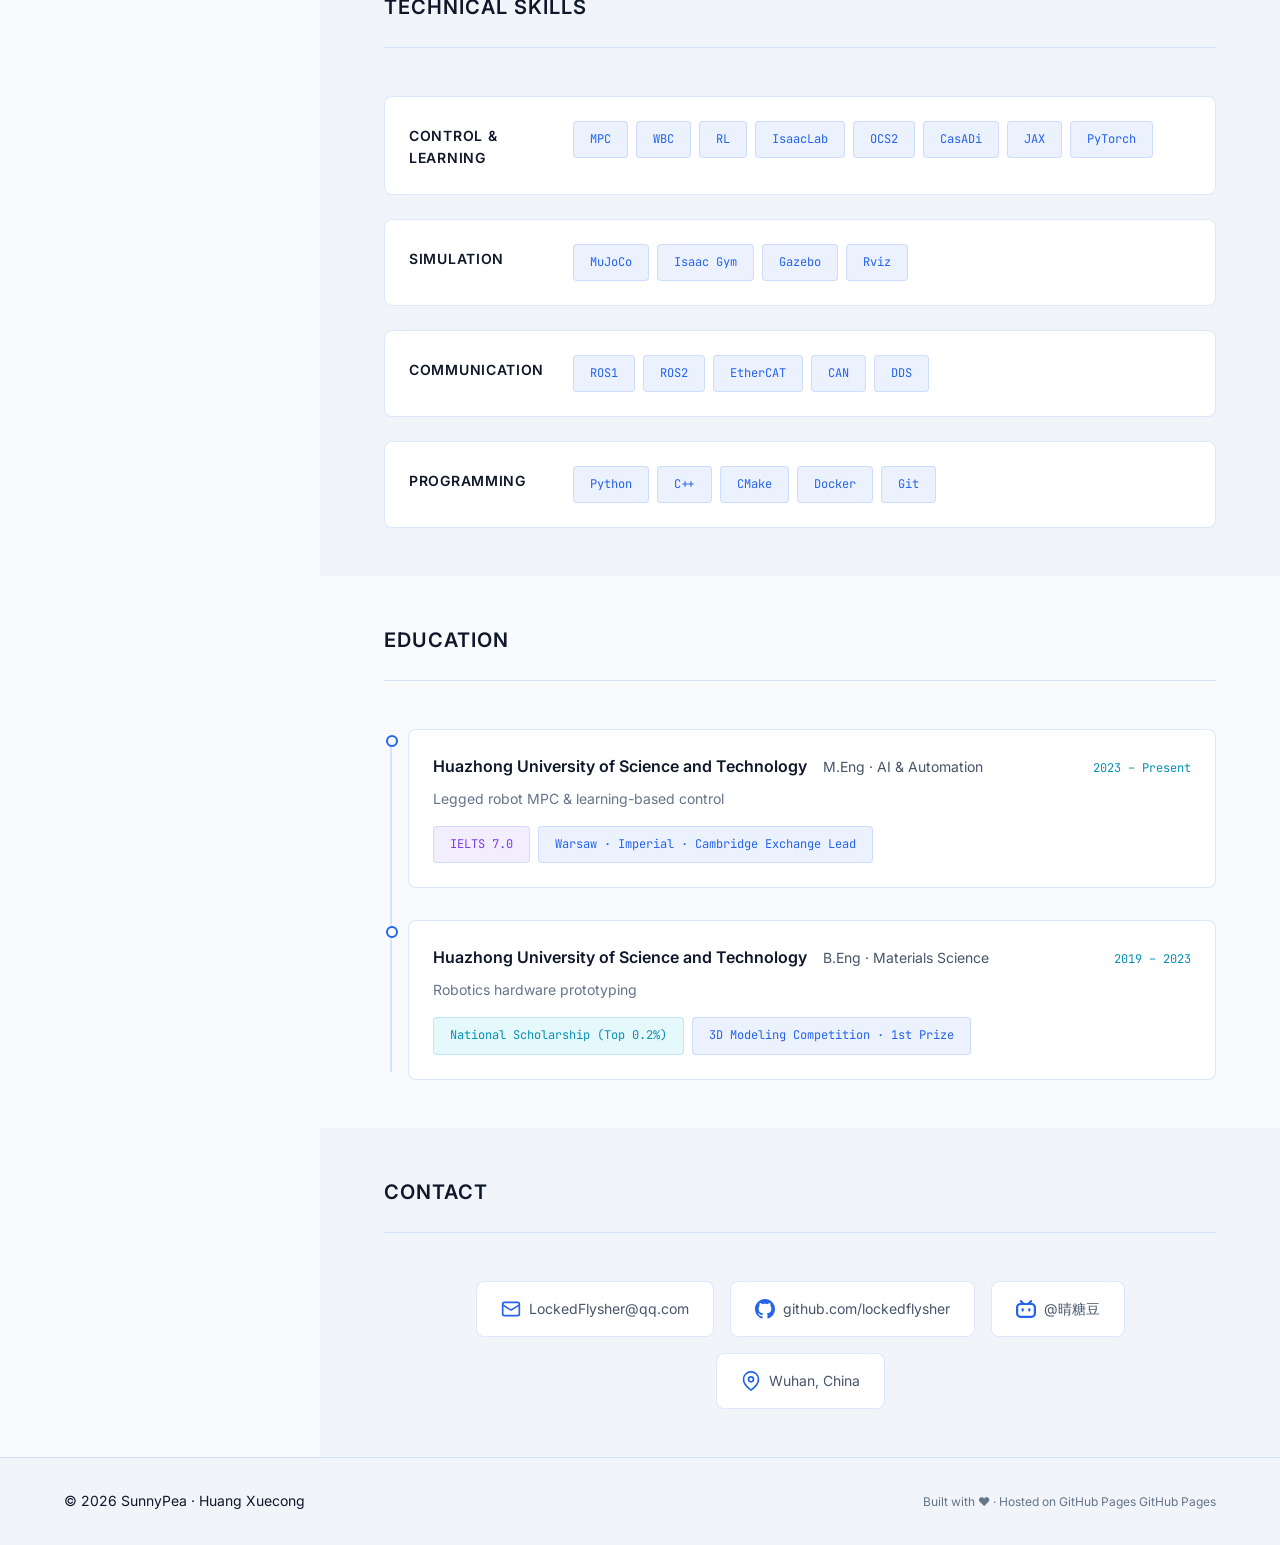
==== commit 53eed22b: "adjust ： 覆盖" ====
--- a/index.html
+++ b/index.html
@@ -1,295 +1,443 @@
 <!DOCTYPE html>
 <html lang="en">
-  <head>
-    <meta charset="UTF-8" />
-    <meta name="viewport" content="width=device-width, initial-scale=1" />
-    <title>SunnyPea · Robotics Demo Portfolio</title>
-    <meta name="description" content="SunnyPea · Robotics motion control engineer · Selected demos and experience for GitHub Pages." />
-    <link rel="preconnect" href="https://fonts.googleapis.com" />
-    <link rel="preconnect" href="https://fonts.gstatic.com" crossorigin />
-    <link
-      href="https://fonts.googleapis.com/css2?family=Space+Grotesk:wght@400;500;600;700&display=swap"
-      rel="stylesheet"
-    />
-    <link rel="stylesheet" href="assets/css/main.css" />
-  </head>
-  <body>
-    <header class="site-header" id="top">
-      <div class="container flex-between">
-        <button class="lang-toggle" type="button" aria-label="Toggle language">EN</button>
-        <nav>
-          <ul>
-            <li><a href="#experience" data-i18n="nav_work">Work</a></li>
-            <li><a href="#education" data-i18n="nav_education">Education</a></li>
-            <li><a href="#oss" data-i18n="nav_skills">Toolkit</a></li>
-            <li><a href="#contact" data-i18n="nav_contact">Contact</a></li>
-          </ul>
-        </nav>
-        <a class="btn ghost" href="https://github.com/lockedflysher" target="_blank" rel="noreferrer">GitHub</a>
-      </div>
-    </header>
-
-    <main>
-      <section class="hero">
-        <div class="container hero-grid">
-          <div class="hero-copy">
-            <p class="eyebrow" data-i18n="hero_eyebrow">Students until the last sunrise</p>
-            <h1 data-i18n="hero_heading">SunnyPea · Robotics Motion Control Engineer</h1>
-            <div class="lede lede-list">
-              <span data-i18n="hero_bullet1">• Learning-based motion control built on the IsaacLab framework.</span>
-              <span data-i18n="hero_bullet2">• Model-based control pipelines powered by OCS2 or CasADi.</span>
-              <span data-i18n="hero_bullet3">• Python/C++, ROS1/ROS2, EtherCAT, Mujoco, and Gazebo tooling.</span>
-            </div>
-            <div class="cta-group">
-              <a class="btn" href="#experience" data-i18n="hero_cta_primary">See Work</a>
-              <a class="btn ghost" href="mailto:LockedFlysher@qq.com" data-i18n="hero_cta_secondary">Email Me</a>
-            </div>
-          </div>
-          <div class="hero-media" aria-label="SunnyPea portrait">
-            <div class="hero-photo">
-              <img src="assets/images/profile-sunnypea.jpg" alt="SunnyPea" />
-              <div class="hero-photo-overlay"></div>
-            </div>
-          </div>
-        </div>
-      </section>
-
-      <section class="experience" id="experience">
-        <div class="container">
-          <div class="section-heading">
-            <h2 data-i18n="exp_heading">Highlighted Work</h2>
-            <p data-i18n="exp_desc">Hover or tap on each experience to preview its paired demos; the right panel updates instantly with synchronized videos.</p>
-          </div>
-          <div class="experience-grid">
-            <div class="experience-list">
-              <article
-                class="card experience-card is-active"
-                data-video="assets/videos/lejv1.mov"
-                data-videos="assets/videos/lejv1.mov|assets/videos/lejv2.mov"
-                data-video-titles="Parallel MPC GPU Solver|Kuavo Blind Locomotion"
-                data-label="Leju Robotics · Parallel MPC"
-              >
-              <header>
+<head>
+  <meta charset="UTF-8">
+  <meta name="viewport" content="width=device-width, initial-scale=1.0">
+  <title>SunnyPea · Robotics Motion Control Engineer</title>
+  <meta name="description" content="Huang Xuecong - Robotics Motion Control Engineer specializing in legged robots, MPC, and reinforcement learning.">
+
+  <!-- Fonts -->
+  <link rel="preconnect" href="https://fonts.googleapis.com">
+  <link rel="preconnect" href="https://fonts.gstatic.com" crossorigin>
+  <link href="https://fonts.googleapis.com/css2?family=Inter:wght@400;500;600;700&family=JetBrains+Mono:wght@400;500&display=swap" rel="stylesheet">
+
+  <!-- Styles -->
+  <link rel="stylesheet" href="assets/css/base.css">
+  <link rel="stylesheet" href="assets/css/components.css">
+  <link rel="stylesheet" href="assets/css/main-v2.css">
+  <link rel="stylesheet" href="assets/css/skills-edu-contact.css">
+  <link rel="stylesheet" href="assets/css/layout.css">
+</head>
+<body>
+  <div class="c-layout">
+    <!-- 左侧固定栏 -->
+    <aside class="c-sidebar">
+      <div class="c-sidebar__content">
+        <a href="#top" class="c-logo" aria-label="Home">
+          <span class="c-logo__bracket">[</span>
+          <span class="c-logo__text">SunnyPea</span>
+          <span class="c-logo__bracket">]</span>
+        </a>
+
+        <div class="c-sidebar__photo">
+          <img src="assets/images/profile-sunnypea.jpg" alt="SunnyPea" />
+        </div>
+
+        <div class="c-sidebar__identity">
+          <h1 class="c-sidebar__name">黄学聪 <span class="c-sidebar__en">/ SunnyPea</span></h1>
+          <p class="c-sidebar__role">Robotics Motion Control Engineer</p>
+          <p class="c-sidebar__tagline">M.Eng in AI & Automation · HUST</p>
+        </div>
+
+        <div class="c-sidebar__specialty">
+          <div class="c-specialty-tag">IsaacLab / IsaacSim</div>
+          <div class="c-specialty-tag">OCS2 / CasADi / MPC</div>
+          <div class="c-specialty-tag">ROS1/ROS2 / EtherCAT</div>
+        </div>
+
+        <div class="c-sidebar__contact">
+          <a href="mailto:LockedFlysher@qq.com" class="c-contact-item">
+            <svg width="16" height="16" viewBox="0 0 24 24" fill="none" stroke="currentColor" stroke-width="2">
+              <rect x="2" y="4" width="20" height="16" rx="2"/>
+              <path d="M22 7l-8.97 5.7a1.94 1.94 0 0 1-2.06 0L2 7"/>
+            </svg>
+            <span>LockedFlysher@qq.com</span>
+          </a>
+          <a href="https://github.com/lockedflysher" class="c-contact-item" target="_blank">
+            <svg width="16" height="16" viewBox="0 0 24 24" fill="currentColor">
+              <path d="M12 0c-6.626 0-12 5.373-12 12 0 5.302 3.438 9.8 8.207 11.387.599.111.793-.261.793-.577v-2.234c-3.338.726-4.033-1.416-4.033-1.416-.546-1.387-1.333-1.756-1.333-1.756-1.089-.745.083-.729.083-.729 1.205.084 1.839 1.237 1.839 1.237 1.07 1.834 2.807 1.304 3.492.997.107-.775.418-1.305.762-1.604-2.665-.305-5.467-1.334-5.467-5.931 0-1.311.469-2.381 1.236-3.221-.124-.303-.535-1.524.117-3.176 0 0 1.008-.322 3.301 1.23.957-.266 1.983-.399 3.003-.404 1.02.005 2.047.138 3.006.404 2.291-1.552 3.297-1.23 3.297-1.23.653 1.653.242 2.874.118 3.176.77.84 1.235 1.911 1.235 3.221 0 4.609-2.807 5.624-5.479 5.921.43.372.823 1.102.823 2.222v3.293c0 .319.192.694.801.576 4.765-1.589 8.199-6.086 8.199-11.386 0-6.627-5.373-12-12-12z"/>
+            </svg>
+            <span>github.com/lockedflysher</span>
+          </a>
+          <a href="https://space.bilibili.com/438723840" class="c-contact-item" target="_blank">
+            <svg width="16" height="16" viewBox="0 0 24 24" fill="currentColor">
+              <path d="M17.813 4.653h.854c1.51.054 2.769.578 3.773 1.574 1.004.995 1.524 2.249 1.56 3.76v7.36c-.036 1.51-.556 2.769-1.56 3.773s-2.262 1.524-3.773 1.56H5.333c-1.51-.036-2.769-.556-3.773-1.56S.036 18.858 0 17.347v-7.36c.036-1.511.556-2.765 1.56-3.76 1.004-.996 2.262-1.52 3.773-1.574h.774l-1.174-1.12a1.234 1.234 0 0 1-.373-.906c0-.356.124-.658.373-.907l.027-.027c.267-.249.573-.373.92-.373.347 0 .653.124.92.373L9.653 4.44c.071.071.134.142.187.213h4.267a.836.836 0 0 1 .16-.213l2.853-2.747c.267-.249.573-.373.92-.373.347 0 .662.151.929.4.267.249.391.551.391.907 0 .355-.124.657-.373.906zM5.333 7.24c-.746.018-1.373.276-1.88.773-.506.498-.769 1.13-.786 1.894v7.52c.017.764.28 1.395.786 1.893.507.498 1.134.756 1.88.773h13.334c.746-.017 1.373-.275 1.88-.773.506-.498.769-1.129.786-1.893v-7.52c-.017-.765-.28-1.396-.786-1.894-.507-.497-1.134-.755-1.88-.773zM8 11.107c.373 0 .684.124.933.373.25.249.383.569.4.96v1.173c-.017.391-.15.711-.4.96-.249.25-.56.374-.933.374s-.684-.125-.933-.374c-.25-.249-.383-.569-.4-.96V12.44c0-.373.129-.689.386-.947.258-.257.574-.386.947-.386zm8 0c.373 0 .684.124.933.373.25.249.383.569.4.96v1.173c-.017.391-.15.711-.4.96-.249.25-.56.374-.933.374s-.684-.125-.933-.374c-.25-.249-.383-.569-.4-.96V12.44c.017-.391.15-.711.4-.96.249-.249.56-.373.933-.373z"/>
+            </svg>
+            <span>@晴糖豆</span>
+          </a>
+          <div class="c-contact-item">
+            <svg width="16" height="16" viewBox="0 0 24 24" fill="none" stroke="currentColor" stroke-width="2">
+              <path d="M21 10c0 7-9 13-9 13s-9-6-9-13a9 9 0 0 1 18 0z"/>
+              <circle cx="12" cy="10" r="3"/>
+            </svg>
+            <span>Wuhan, China</span>
+          </div>
+        </div>
+
+        <button class="c-sidebar__lang" data-lang-toggle type="button">中文</button>
+      </div>
+    </aside>
+
+    <!-- 右侧可滚动内容 -->
+    <main class="c-main" id="top">
+
+    <!-- Experience Section -->
+    <section class="c-section" id="experience">
+      <div class="l-container">
+        <header class="c-section__header">
+          <h2 class="c-section__title" data-i18n="section_experience">Experience</h2>
+          <span class="c-section__count">04</span>
+        </header>
+
+        <div class="c-timeline">
+          <!-- Master Thesis Research -->
+          <article class="c-timeline__item">
+            <div class="c-card">
+              <div class="c-card__header">
                 <div>
-                  <h3 data-i18n="exp_leju_company">Leju Robotics</h3>
-                  <p data-i18n="exp_leju_role">Motion Control Algorithm Engineer</p>
-                </div>
-                <span>Jun 2025 – Nov 2025</span>
-              </header>
-              <p data-i18n="exp_leju_desc">Directed the application of Parallel MPC on quadruped robots, establishing the pipeline from solver design to RL-assisted deployment.</p>
-              <ul class="detail-list">
-                <li data-i18n="exp_leju_li1">Implemented a GPU-parallel MPC solver supporting Whole-Body Dynamics (WBD), Full Centroidal Dynamics (FCD), and Single-Rigid-Body (SRBD) models with a unified JAX codebase.</li>
-                <li data-i18n="exp_leju_li2">Used MPC-generated high-quality trajectories to guide reinforcement learning, accelerating convergence, simplifying reward shaping, and boosting robustness versus standalone MPC.</li>
-                <li data-i18n="exp_leju_li3">Deployed end-to-end reinforcement learning to let Kuavo robots traverse structured terrain under blind locomotion constraints.</li>
-              </ul>
-              </article>
-
-              <article
-                class="card experience-card"
-                data-video="https://player.bilibili.com/player.html?bvid=BV1DzrAYMEoY&autoplay=0&muted=1"
-                data-videos="https://player.bilibili.com/player.html?bvid=BV1DzrAYMEoY&autoplay=0&muted=1|assets/videos/qiling2.mov"
-                data-video-titles="Qiling Robotics · Humanoid RL Control|Qiling Robotics · Field Test"
-                data-label="Qiling Robotics · Humanoid RL Control"
-              >
-              <header>
+                  <h3 class="c-card__title">硕士论文研究 · Master Thesis</h3>
+                  <p class="c-card__subtitle">Biped Locomotion · MPC-RL Fusion</p>
+                </div>
+                <time class="c-badge">Nov 2025 – Apr 2026</time>
+              </div>
+
+              <div class="c-card__body">
+                <p>Research on bipedal robot locomotion in complex unstructured environments and computational bottleneck mitigation. Built complete control architecture from offline training to online decoupled deployment.</p>
+
+                <ul class="c-achievement-list">
+                  <li class="c-achievement-list__item">Parallel MPC solver: 2.68 ms single-step SRBD, 512-env parallel achieving 39k steps/s throughput</li>
+                  <li class="c-achievement-list__item">PPO baseline: 46-dim observation, joint residual action, 19-term multi-objective reward with domain randomization</li>
+                  <li class="c-achievement-list__item">Prior-guided fusion with cosine annealing: episode length 897→954 at 3k steps, velocity error 0.61→0.45</li>
+                  <li class="c-achievement-list__item">Complex terrain generalization: 2.5D elevation-aware features + curriculum learning, fusion reaches steady-state at 1k steps vs 3k for pure RL</li>
+                  <li class="c-achievement-list__item">ONNX Runtime deployment: 306 µs single-step inference, 8.75× latency reduction vs online MPC</li>
+                </ul>
+
+                <div class="c-media-row">
+                  <div class="c-media">
+                    <img src="assets/images/毕业论文研究.png" alt="Biped Locomotion Research" />
+                  </div>
+                  <div class="c-media">
+                    <video src="assets/videos/毕业论文研究.mp4" muted autoplay loop playsinline controls></video>
+                  </div>
+                </div>
+              </div>
+            </div>
+          </article>
+
+          <!-- Leju Robotics -->
+          <article class="c-timeline__item">
+            <div class="c-card">
+              <div class="c-card__header">
                 <div>
-                  <h3 data-i18n="exp_qiling_company">Qiling Robotics</h3>
-                  <p data-i18n="exp_qiling_role">Motion Control Algorithm Engineer</p>
-                </div>
-                <span>Apr 2024 – May 2025</span>
-              </header>
-              <p data-i18n="exp_qiling_desc">Focused on humanoid reinforcement-learning control algorithms and their deployment on physical robots.</p>
-              <ul class="detail-list">
-                <li data-i18n="exp_qiling_li1">Delivered 1.2 m/s stable walking with rapid recovery from external pushes on a 26-DoF legged robot.</li>
-                <li data-i18n="exp_qiling_li2">Built a ROS2 + in-house SDK interaction layer so algorithms, simulators, and physical robots share standardized control/telemetry APIs.</li>
-              </ul>
-              </article>
-
-              <article
-                class="card experience-card"
-                data-video="assets/videos/lingwen1.mp4"
-                data-videos="assets/videos/lingwen1.mp4|assets/videos/lingwen2.mp4"
-                data-video-titles="Lingwen Technology · EtherCAT Live|Lingwen Technology · Stair Trial"
-                data-label="Lingwen Technology · EtherCAT Live"
-              >
-              <header>
+                  <h3 class="c-card__title">乐聚机器人 · Leju Robotics</h3>
+                  <p class="c-card__subtitle" data-i18n="exp_leju_role">Motion Control Algorithm Engineer</p>
+                </div>
+                                <time class="c-badge" data-i18n="exp_leju_period">Nov 2025 – Apr 2026</time>
+              </div>
+
+              <div class="c-card__body">
+                <p data-i18n="exp_leju_desc">Led Parallel MPC research on quadruped robots, built end-to-end pipeline from solver to RL deployment.</p>
+
+                <ul class="c-achievement-list">
+                  <li class="c-achievement-list__item" data-i18n="exp_leju_ach1">GPU-parallel MPC solver supporting WBD/FCD/SRBD models with unified JAX codebase</li>
+                  <li class="c-achievement-list__item" data-i18n="exp_leju_ach2">MPC-guided RL training accelerating convergence and improving robustness</li>
+                  <li class="c-achievement-list__item" data-i18n="exp_leju_ach3">Kuavo blind locomotion on structured terrain</li>
+                </ul>
+
+                <div class="c-media-row">
+                  <div class="c-media">
+                    <video src="assets/videos/lejv1.mov" muted autoplay loop playsinline controls></video>
+                  </div>
+                  <div class="c-media">
+                    <video src="assets/videos/lejv2.mov" muted autoplay loop playsinline controls></video>
+                  </div>
+                </div>
+              </div>
+            </div>
+          </article>
+
+          <!-- Qiling Robotics -->
+          <article class="c-timeline__item">
+            <div class="c-card">
+              <div class="c-card__header">
                 <div>
-                  <h3 data-i18n="exp_lingwen_company">Lingwen Technology</h3>
-                  <p data-i18n="exp_lingwen_role">EtherCAT Communication Engineer</p>
-                </div>
-                <span>Oct 2023 – Apr 2024</span>
-              </header>
-              <p data-i18n="exp_lingwen_desc">Delivered the real-time communication backbone for quadruped and other legged platforms.</p>
-              <ul class="detail-list">
-                <li data-i18n="exp_lingwen_li1">Maintained and extended the EtherCAT master communication library and hardware interfaces supporting CSP / CSV / CST modes.</li>
-                <li data-i18n="exp_lingwen_li2">Completed Elmo drive parameter identification plus controller tuning, reaching 4 kHz distributed clock synchronization.</li>
-                <li data-i18n="exp_lingwen_li3">Unlocked stable stair-stepping on tall legged robots and boosted quadruped flat-ground speed to 0.7 m/s while climbing 0–15° slopes reliably.</li>
-              </ul>
-              </article>
-            </div>
-
-            <aside class="experience-media" aria-live="polite">
-              <div class="media-videos">
-                <div class="video-display" data-slot="0" data-active="assets/videos/lejv1.mov">
-                  <div class="video-layer is-active">
-                    <video
-                      src="assets/videos/lejv1.mov"
-                      title="Leju Robotics · Parallel MPC"
-                      playsinline
-                      muted
-                      autoplay
-                      loop
-                      controls
-                    ></video>
-                  </div>
-                </div>
-                <div class="video-display" data-slot="1" data-active="assets/videos/lejv2.mov">
-                  <div class="video-layer is-active">
-                    <video
-                      src="assets/videos/lejv2.mov"
-                      title="Kuavo Blind Locomotion"
-                      playsinline
-                      muted
-                      autoplay
-                      loop
-                      controls
-                    ></video>
-                  </div>
-                </div>
-              </div>
-              <div class="video-info">
-                <p class="video-label" id="videoLabel">Leju Robotics · Parallel MPC</p>
-                <p class="video-desc" id="videoDesc">Parallel MPC exploration on quadruped platforms, rendered via GPU-accelerated solvers and Kuavo blind locomotion demos.</p>
-              </div>
-            </aside>
-          </div>
-        </div>
-      </section>
-
-
-      <section class="education" id="education">
-        <div class="container">
-          <div class="section-heading">
-            <h2 data-i18n="edu_heading">Education</h2>
-          </div>
-          <div class="edu-list">
-            <article class="card edu-card">
-              <div class="edu-meta">
+                  <h3 class="c-card__title">启灵机器人 · Qiling Robotics</h3>
+                  <p class="c-card__subtitle" data-i18n="exp_qiling_role">Humanoid RL Control Engineer</p>
+                </div>
+                <time class="c-badge" data-i18n="exp_qiling_period">Apr 2024 – May 2025</time>
+              </div>
+
+              <div class="c-card__body">
+                <p data-i18n="exp_qiling_desc">Designed and deployed reinforcement learning control for humanoid robots.</p>
+
+                <ul class="c-achievement-list">
+                  <li class="c-achievement-list__item" data-i18n="exp_qiling_ach1">26-DoF robot stable walking at 1.2 m/s with push recovery</li>
+                  <li class="c-achievement-list__item" data-i18n="exp_qiling_ach2">Standardized ROS2 + SDK framework unifying sim, algorithm, and hardware</li>
+                </ul>
+
+                <div class="c-media-row">
+                  <div class="c-media">
+                    <iframe src="https://player.bilibili.com/player.html?bvid=BV1DzrAYMEoY&autoplay=0&muted=1" frameborder="0" allowfullscreen></iframe>
+                  </div>
+                  <div class="c-media">
+                    <video src="assets/videos/qiling2.mov" muted autoplay loop playsinline controls></video>
+                  </div>
+                </div>
+              </div>
+            </div>
+          </article>
+
+          <!-- Lingwen Technology -->
+          <article class="c-timeline__item">
+            <div class="c-card">
+              <div class="c-card__header">
                 <div>
-                  <h3 data-i18n="edu_master_title">Huazhong University of Science and Technology</h3>
-                  <p data-i18n="edu_master_school">School of Artificial Intelligence & Automation · M.Eng</p>
-                </div>
-                <span>Sep 2023 – Present</span>
-              </div>
-              <p data-i18n="edu_master_desc">Focusing on legged-robot motion control, real-time modeling, and rapid demo iteration.</p>
-              <ul class="detail-list">
-                <li data-i18n="edu_master_li1">CET-4/6 · IELTS 7.0</li>
-                <li data-i18n="edu_master_li2">Exchange: University of Warsaw · Imperial College AI Program · Team Lead</li>
-                <li data-i18n="edu_master_li3">Cambridge Micro & Nano Materials Exchange · Team Lead</li>
-              </ul>
-            </article>
-            <article class="card edu-card">
-              <div class="edu-meta">
-                <div>
-                  <h3 data-i18n="edu_bachelor_title">Huazhong University of Science and Technology</h3>
-                  <p data-i18n="edu_bachelor_school">School of Materials Science & Engineering · B.Eng</p>
-                </div>
-                <span>Sep 2019 – Jun 2023</span>
-              </div>
-              <p data-i18n="edu_bachelor_desc">Blended manufacturing knowledge with robotics hardware, strengthening prototyping skills.</p>
-              <ul class="detail-list">
-                <li data-i18n="edu_bachelor_li1">National Scholarship (2022) · National Endeavor Scholarship (2021)</li>
-                <li data-i18n="edu_bachelor_li2">National 3D Modeling Competition · National First Prize & Provincial Special Prize (2022) · Team Lead</li>
-                <li data-i18n="edu_bachelor_li3">YongGuan Cup · National Second Prize & University Special Prize (2022) · Team Lead</li>
-                <li data-i18n="edu_bachelor_li4">Outstanding Student Award (2019–2022)</li>
-              </ul>
-            </article>
-          </div>
-        </div>
-      </section>
-
-      <section class="oss" id="oss">
-        <div class="container">
-          <div class="section-heading">
-            <h2 data-i18n="oss_heading">Open Source Toolkit</h2>
-            <p data-i18n="oss_desc">Say hi on my Bilibili profile: <a class="oss-link" href="https://space.bilibili.com/438723840" target="_blank" rel="noreferrer">@晴糖豆</a></p>
-          </div>
-          <div class="oss-grid">
-            <article class="card oss-card">
-              <div class="oss-thumb video-thumb" aria-label="ROS2 Workspace Manager video">
-                <iframe
-                  src="https://player.bilibili.com/player.html?bvid=BV1cE1KBeEXB&autoplay=0&muted=1"
-                  title="ROS2 Workspace Manager"
-                  frameborder="0"
-                  loading="lazy"
-                  allow="accelerometer; autoplay; clipboard-write; encrypted-media; gyroscope; picture-in-picture"
-                  allowfullscreen
-                ></iframe>
-              </div>
-              <div class="oss-meta">
-                <p class="eyebrow">Tool 01</p>
-                <h3>ROS2 Workspace Manager</h3>
-                <p class="placeholder" data-i18n="oss_ros2_desc">
-                  GUI for ROS2 workspaces: selective builds, symlink-install, smart cleanup, theme toggle, dependency graph, and live build logs.
-                </p>
-                <a class="oss-link" href="https://www.bilibili.com/video/BV1cE1KBeEXB" target="_blank" rel="noreferrer">Watch on Bilibili →</a>
-              </div>
-            </article>
-            <article class="card oss-card">
-              <div class="oss-thumb video-thumb" aria-label="Mujoco Viewer video">
-                <iframe
-                  src="https://player.bilibili.com/player.html?bvid=BV1wZW1zyEgq&autoplay=0&muted=1"
-                  title="Mujoco Viewer"
-                  frameborder="0"
-                  loading="lazy"
-                  allow="accelerometer; autoplay; clipboard-write; encrypted-media; gyroscope; picture-in-picture"
-                  allowfullscreen
-                ></iframe>
-              </div>
-              <div class="oss-meta">
-                <p class="eyebrow">Tool 02</p>
-                <h3>Mujoco Viewer</h3>
-                <p class="placeholder" data-i18n="oss_mujoco_desc">
-                  PyQt5 viewer for MuJoCo models with path memory, base & joint sliders, live info panel, static pose tuning, and quick reset.
-                </p>
-                <a class="oss-link" href="https://www.bilibili.com/video/BV1wZW1zyEgq" target="_blank" rel="noreferrer">Watch on Bilibili →</a>
-              </div>
-            </article>
-            <article class="card oss-card">
-              <div class="oss-thumb" aria-label="easy HybriK preview"></div>
-              <div class="oss-meta">
-                <p class="eyebrow">Tool 03</p>
-                <h3>easy HybriK</h3>
-                <p class="placeholder" data-i18n="oss_easy_desc">Placeholder for feature summary and repo link.</p>
-              </div>
-            </article>
-          </div>
-        </div>
-      </section>
-
-      <section class="contact" id="contact">
-        <div class="container grid-two">
-          <div>
-            <h2 data-i18n="contact_heading">Contact</h2>
-            <p data-i18n="contact_desc">Feel free to reach out for collaborations, questions, or any robotics chats.</p>
-          </div>
-          <div class="contact-card">
-            <ul>
-              <li><span data-i18n="contact_email_label">Email</span><a href="mailto:LockedFlysher@qq.com">LockedFlysher@qq.com</a></li>
-              <li><span data-i18n="contact_github_label">GitHub</span><a href="https://github.com/lockedflysher" target="_blank" rel="noreferrer">lockedflysher</a></li>
-            </ul>
-          </div>
-        </div>
-      </section>
-
-    </main>
-
-    <footer class="site-footer">
-      <div class="container">
-        <p>© <span id="year"></span> SunnyPea · Built with GitHub Pages</p>
-      </div>
-    </footer>
-
-    <script src="assets/js/main.js"></script>
-  </body>
+                  <h3 class="c-card__title">零稳科技 · Lingwen Technology</h3>
+                  <p class="c-card__subtitle" data-i18n="exp_lingwen_role">EtherCAT Communication Engineer</p>
+                </div>
+                <time class="c-badge" data-i18n="exp_lingwen_period">Oct 2023 – Apr 2024</time>
+              </div>
+
+              <div class="c-card__body">
+                <p data-i18n="exp_lingwen_desc">Built real-time communication backbone for legged robots.</p>
+
+                <ul class="c-achievement-list">
+                  <li class="c-achievement-list__item" data-i18n="exp_lingwen_ach1">Extended EtherCAT master library supporting CSP/CSV/CST modes</li>
+                  <li class="c-achievement-list__item" data-i18n="exp_lingwen_ach2">Elmo drive tuning achieving 4 kHz distributed clock sync</li>
+                  <li class="c-achievement-list__item" data-i18n="exp_lingwen_ach3">Quadruped 0.7 m/s walking with 0-15° slope climbing</li>
+                </ul>
+
+                <div class="c-media-row">
+                  <div class="c-media">
+                    <video src="assets/videos/lingwen1.mp4" muted autoplay loop playsinline controls></video>
+                  </div>
+                  <div class="c-media">
+                    <video src="assets/videos/lingwen2.mp4" muted autoplay loop playsinline controls></video>
+                  </div>
+                </div>
+              </div>
+            </div>
+          </article>
+        </div>
+      </div>
+    </section>
+
+    <!-- Publications Section -->
+    <section class="c-section c-section--alt" id="publications">
+      <div class="l-container">
+        <header class="c-section__header">
+          <h2 class="c-section__title" data-i18n="section_publications">Publications</h2>
+          <span class="c-section__count">03</span>
+        </header>
+
+        <div class="c-pub-list">
+          <article class="c-pub-card">
+            <div class="c-pub-card__badge c-pub-card__badge--journal">SCI Q1</div>
+            <h3 class="c-pub-card__title">
+              Event-Triggered Dynamic Gains for Practical Prescribed-Time Tracking in Euler-Lagrange Systems
+            </h3>
+            <p class="c-pub-card__meta">
+              <span class="c-pub-card__venue">IEEE Transactions on Industrial Electronics, 2026</span>
+            </p>
+            <p class="c-pub-card__authors">
+              <strong>Gewei Zuo</strong>, <strong>Xuecong Huang</strong>, Lijun Zhu, Han Ding
+            </p>
+            <p class="c-pub-card__note">Co-first author · Accepted · SCI Indexed</p>
+          </article>
+
+          <article class="c-pub-card">
+            <div class="c-pub-card__badge c-pub-card__badge--journal">SCI</div>
+            <h3 class="c-pub-card__title">
+              A Whole-Body Disturbance Rejection Control Framework for Dynamic Motions in Legged Robots
+            </h3>
+            <p class="c-pub-card__meta">
+              <span class="c-pub-card__venue">IEEE Robotics and Automation Letters, 2025, 10(10): 9774–9781</span>
+            </p>
+            <p class="c-pub-card__authors">
+              Bolin Li, Wentao Zhang, <strong>Xuecong Huang</strong>, Lijun Zhu, Han Ding
+            </p>
+            <p class="c-pub-card__note">Published · SCI Indexed</p>
+          </article>
+
+          <article class="c-pub-card">
+            <div class="c-pub-card__badge c-pub-card__badge--conference">EI</div>
+            <h3 class="c-pub-card__title">
+              Online Parallel MPC-Guided Reinforcement Learning Framework for Legged Locomotion
+            </h3>
+            <p class="c-pub-card__meta">
+              <span class="c-pub-card__venue">ICEAAI 2026 · 2nd International Conference on Electrical Automation and Artificial Intelligence</span>
+            </p>
+            <p class="c-pub-card__authors">
+              <strong>Xuecong Huang</strong>, Zhixiang Wang, Yujun Liang
+            </p>
+            <p class="c-pub-card__note">First author · Accepted · EI Indexed</p>
+          </article>
+        </div>
+      </div>
+    </section>
+
+    <!-- Skills Section -->
+    <section class="c-section c-section--alt" id="skills">
+      <div class="l-container">
+        <header class="c-section__header">
+          <h2 class="c-section__title" data-i18n="section_skills">Technical Skills</h2>
+        </header>
+
+        <div class="c-skill-matrix">
+          <div class="c-skill-group">
+            <h3 class="c-skill-group__title">Control & Learning</h3>
+            <div class="c-skill-group__tags">
+              <span class="c-tag">MPC</span>
+              <span class="c-tag">WBC</span>
+              <span class="c-tag">RL</span>
+              <span class="c-tag">IsaacLab</span>
+              <span class="c-tag">OCS2</span>
+              <span class="c-tag">CasADi</span>
+              <span class="c-tag">JAX</span>
+              <span class="c-tag">PyTorch</span>
+            </div>
+          </div>
+
+          <div class="c-skill-group">
+            <h3 class="c-skill-group__title">Simulation</h3>
+            <div class="c-skill-group__tags">
+              <span class="c-tag">MuJoCo</span>
+              <span class="c-tag">Isaac Gym</span>
+              <span class="c-tag">Gazebo</span>
+              <span class="c-tag">Rviz</span>
+            </div>
+          </div>
+
+          <div class="c-skill-group">
+            <h3 class="c-skill-group__title">Communication</h3>
+            <div class="c-skill-group__tags">
+              <span class="c-tag">ROS1</span>
+              <span class="c-tag">ROS2</span>
+              <span class="c-tag">EtherCAT</span>
+              <span class="c-tag">CAN</span>
+              <span class="c-tag">DDS</span>
+            </div>
+          </div>
+
+          <div class="c-skill-group">
+            <h3 class="c-skill-group__title">Programming</h3>
+            <div class="c-skill-group__tags">
+              <span class="c-tag">Python</span>
+              <span class="c-tag">C++</span>
+              <span class="c-tag">CMake</span>
+              <span class="c-tag">Docker</span>
+              <span class="c-tag">Git</span>
+            </div>
+          </div>
+        </div>
+      </div>
+    </section>
+
+    <!-- Education Section -->
+    <section class="c-section" id="education">
+      <div class="l-container">
+        <header class="c-section__header">
+          <h2 class="c-section__title" data-i18n="section_education">Education</h2>
+        </header>
+
+        <div class="c-edu-timeline">
+          <div class="c-edu-item">
+            <div class="c-edu-item__marker"></div>
+            <div class="c-edu-item__content">
+              <div class="c-edu-item__header">
+                <h3 class="c-edu-item__school">Huazhong University of Science and Technology</h3>
+                <span class="c-edu-item__degree">M.Eng · AI & Automation</span>
+                <span class="c-edu-item__time">2023 – Present</span>
+              </div>
+              <p class="c-edu-item__focus">Legged robot MPC & learning-based control</p>
+              <div class="c-tag__list">
+                <span class="c-tag c-tag--tertiary">IELTS 7.0</span>
+                <span class="c-tag">Warsaw · Imperial · Cambridge Exchange Lead</span>
+              </div>
+            </div>
+          </div>
+
+          <div class="c-edu-item">
+            <div class="c-edu-item__marker"></div>
+            <div class="c-edu-item__content">
+              <div class="c-edu-item__header">
+                <h3 class="c-edu-item__school">Huazhong University of Science and Technology</h3>
+                <span class="c-edu-item__degree">B.Eng · Materials Science</span>
+                <span class="c-edu-item__time">2019 – 2023</span>
+              </div>
+              <p class="c-edu-item__focus">Robotics hardware prototyping</p>
+              <div class="c-tag__list">
+                <span class="c-tag c-tag--secondary">National Scholarship (Top 0.2%)</span>
+                <span class="c-tag">3D Modeling Competition · 1st Prize</span>
+              </div>
+            </div>
+          </div>
+        </div>
+      </div>
+    </section>
+
+    <!-- Contact Section -->
+    <section class="c-section c-section--alt" id="contact">
+      <div class="l-container">
+        <header class="c-section__header">
+          <h2 class="c-section__title" data-i18n="section_contact">Contact</h2>
+        </header>
+
+        <div class="c-contact-bar">
+          <a href="mailto:LockedFlysher@qq.com" class="c-contact-link">
+            <svg width="20" height="20" viewBox="0 0 24 24" fill="none" stroke="currentColor" stroke-width="2">
+              <rect x="2" y="4" width="20" height="16" rx="2"/>
+              <path d="M22 7l-8.97 5.7a1.94 1.94 0 0 1-2.06 0L2 7"/>
+            </svg>
+            <span>LockedFlysher@qq.com</span>
+          </a>
+
+          <a href="https://github.com/lockedflysher" class="c-contact-link" target="_blank" rel="noopener">
+            <svg width="20" height="20" viewBox="0 0 24 24" fill="currentColor">
+              <path d="M12 0c-6.626 0-12 5.373-12 12 0 5.302 3.438 9.8 8.207 11.387.599.111.793-.261.793-.577v-2.234c-3.338.726-4.033-1.416-4.033-1.416-.546-1.387-1.333-1.756-1.333-1.756-1.089-.745.083-.729.083-.729 1.205.084 1.839 1.237 1.839 1.237 1.07 1.834 2.807 1.304 3.492.997.107-.775.418-1.305.762-1.604-2.665-.305-5.467-1.334-5.467-5.931 0-1.311.469-2.381 1.236-3.221-.124-.303-.535-1.524.117-3.176 0 0 1.008-.322 3.301 1.23.957-.266 1.983-.399 3.003-.404 1.02.005 2.047.138 3.006.404 2.291-1.552 3.297-1.23 3.297-1.23.653 1.653.242 2.874.118 3.176.77.84 1.235 1.911 1.235 3.221 0 4.609-2.807 5.624-5.479 5.921.43.372.823 1.102.823 2.222v3.293c0 .319.192.694.801.576 4.765-1.589 8.199-6.086 8.199-11.386 0-6.627-5.373-12-12-12z"/>
+            </svg>
+            <span>github.com/lockedflysher</span>
+          </a>
+
+          <a href="https://space.bilibili.com/438723840" class="c-contact-link" target="_blank" rel="noopener">
+            <svg width="20" height="20" viewBox="0 0 24 24" fill="currentColor">
+              <path d="M17.813 4.653h.854c1.51.054 2.769.578 3.773 1.574 1.004.995 1.524 2.249 1.56 3.76v7.36c-.036 1.51-.556 2.769-1.56 3.773s-2.262 1.524-3.773 1.56H5.333c-1.51-.036-2.769-.556-3.773-1.56S.036 18.858 0 17.347v-7.36c.036-1.511.556-2.765 1.56-3.76 1.004-.996 2.262-1.52 3.773-1.574h.774l-1.174-1.12a1.234 1.234 0 0 1-.373-.906c0-.356.124-.658.373-.907l.027-.027c.267-.249.573-.373.92-.373.347 0 .653.124.92.373L9.653 4.44c.071.071.134.142.187.213h4.267a.836.836 0 0 1 .16-.213l2.853-2.747c.267-.249.573-.373.92-.373.347 0 .662.151.929.4.267.249.391.551.391.907 0 .355-.124.657-.373.906zM5.333 7.24c-.746.018-1.373.276-1.88.773-.506.498-.769 1.13-.786 1.894v7.52c.017.764.28 1.395.786 1.893.507.498 1.134.756 1.88.773h13.334c.746-.017 1.373-.275 1.88-.773.506-.498.769-1.129.786-1.893v-7.52c-.017-.765-.28-1.396-.786-1.894-.507-.497-1.134-.755-1.88-.773zM8 11.107c.373 0 .684.124.933.373.25.249.383.569.4.96v1.173c-.017.391-.15.711-.4.96-.249.25-.56.374-.933.374s-.684-.125-.933-.374c-.25-.249-.383-.569-.4-.96V12.44c0-.373.129-.689.386-.947.258-.257.574-.386.947-.386zm8 0c.373 0 .684.124.933.373.25.249.383.569.4.96v1.173c-.017.391-.15.711-.4.96-.249.25-.56.374-.933.374s-.684-.125-.933-.374c-.25-.249-.383-.569-.4-.96V12.44c.017-.391.15-.711.4-.96.249-.249.56-.373.933-.373z"/>
+            </svg>
+            <span>@晴糖豆</span>
+          </a>
+
+          <div class="c-contact-link c-contact-link--static">
+            <svg width="20" height="20" viewBox="0 0 24 24" fill="none" stroke="currentColor" stroke-width="2">
+              <path d="M21 10c0 7-9 13-9 13s-9-6-9-13a9 9 0 0 1 18 0z"/>
+              <circle cx="12" cy="10" r="3"/>
+            </svg>
+            <span>Wuhan, China</span>
+          </div>
+        </div>
+      </div>
+    </section>
+
+  </main>
+  </div>
+
+  <footer class="c-footer" role="contentinfo">
+    <div class="l-container">
+      <div class="c-footer__inner">
+        <p class="c-footer__copyright">
+          © <span id="year">2024</span> SunnyPea · Huang Xuecong
+        </p>
+        <p class="c-footer__meta">
+          <span data-i18n="footer_built">Built with</span> ❤️ ·
+          <span data-i18n="footer_hosted">Hosted on</span> GitHub Pages
+        </p>
+      </div>
+    </div>
+  </footer>
+
+  <!-- Scripts -->
+  <script src="assets/js/modules/grid-background.js"></script>
+  <script src="assets/js/modules/i18n.js"></script>
+  <script src="assets/js/modules/smooth-scroll.js"></script>
+  <script src="assets/js/app.js"></script>
+</body>
 </html>
--- a/assets/css/base.css
+++ b/assets/css/base.css
@@ -0,0 +1,172 @@
+/* ============================================
+   Design Tokens - 设计系统基础变量
+   ============================================ */
+:root {
+  /* Light Theme - 工程蓝图风格 */
+  --color-bg-primary: #f8fafc;
+  --color-bg-secondary: #f1f5f9;
+  --color-bg-card: #ffffff;
+  --color-bg-card-hover: #f8fafc;
+
+  --color-accent-primary: #2563eb;      /* 工程蓝 */
+  --color-accent-secondary: #0891b2;    /* 科技青 */
+  --color-accent-tertiary: #7c3aed;     /* 数据紫 */
+
+  --color-text-primary: #0f172a;
+  --color-text-secondary: #475569;
+  --color-text-muted: #64748b;
+
+  --color-border: rgba(37, 99, 235, 0.15);
+  --color-border-hover: rgba(37, 99, 235, 0.3);
+
+  /* Grid System */
+  --grid-unit: 8px;
+  --space-xs: calc(var(--grid-unit) * 1);
+  --space-sm: calc(var(--grid-unit) * 2);
+  --space-md: calc(var(--grid-unit) * 3);
+  --space-lg: calc(var(--grid-unit) * 4);
+  --space-xl: calc(var(--grid-unit) * 6);
+  --space-2xl: calc(var(--grid-unit) * 8);
+
+  /* Typography - 技术文档风格 */
+  --font-mono: 'JetBrains Mono', 'Fira Code', monospace;
+  --font-sans: 'Inter', 'Space Grotesk', system-ui, sans-serif;
+
+  --text-xs: 0.75rem;    /* 12px */
+  --text-sm: 0.875rem;   /* 14px */
+  --text-base: 1rem;     /* 16px */
+  --text-lg: 1.125rem;   /* 18px */
+  --text-xl: 1.25rem;    /* 20px */
+  --text-2xl: 1.5rem;    /* 24px */
+  --text-3xl: 1.875rem;  /* 30px */
+
+  /* Layout */
+  --container-max: 1200px;
+  --section-padding: var(--space-xl);
+
+  /* Animation */
+  --transition-fast: 150ms ease;
+  --transition-base: 250ms ease;
+  --transition-slow: 400ms ease;
+
+  /* Border Radius - 锐角为主 */
+  --radius-sm: 4px;
+  --radius-md: 8px;
+  --radius-lg: 12px;
+}
+
+/* ============================================
+   CSS Reset & Base
+   ============================================ */
+*, *::before, *::after {
+  box-sizing: border-box;
+  margin: 0;
+  padding: 0;
+}
+
+html {
+  scroll-behavior: smooth;
+  font-size: 16px;
+}
+
+body {
+  font-family: var(--font-sans);
+  font-size: var(--text-base);
+  line-height: 1.6;
+  color: var(--color-text-primary);
+  background: var(--color-bg-primary);
+  min-height: 100vh;
+  -webkit-font-smoothing: antialiased;
+  -moz-osx-font-smoothing: grayscale;
+}
+
+img, video, iframe {
+  max-width: 100%;
+  display: block;
+}
+
+a {
+  color: var(--color-accent-primary);
+  text-decoration: none;
+  transition: color var(--transition-fast);
+}
+
+a:hover {
+  color: var(--color-accent-secondary);
+}
+
+ul, ol {
+  list-style: none;
+}
+
+/* ============================================
+   Layout - 网格系统
+   ============================================ */
+.l-container {
+  width: 100%;
+  max-width: var(--container-max);
+  margin: 0 auto;
+  padding: 0 var(--space-md);
+}
+
+.l-grid {
+  display: grid;
+  gap: var(--space-lg);
+}
+
+.l-grid--2 {
+  grid-template-columns: repeat(2, 1fr);
+}
+
+.l-grid--3 {
+  grid-template-columns: repeat(3, 1fr);
+}
+
+.l-flex {
+  display: flex;
+}
+
+.l-flex--between {
+  justify-content: space-between;
+  align-items: center;
+}
+
+.l-flex--column {
+  flex-direction: column;
+}
+
+.l-gap-sm { gap: var(--space-sm); }
+.l-gap-md { gap: var(--space-md); }
+.l-gap-lg { gap: var(--space-lg); }
+
+/* ============================================
+   Section - 区块容器
+   ============================================ */
+.c-section {
+  padding: var(--section-padding) 0;
+  position: relative;
+}
+
+.c-section--alt {
+  background: var(--color-bg-secondary);
+}
+
+.c-section__header {
+  margin-bottom: var(--space-lg);
+  padding-bottom: var(--space-sm);
+  border-bottom: 1px solid var(--color-border);
+}
+
+.c-section__title {
+  font-size: var(--text-xl);
+  font-weight: 600;
+  color: var(--color-text-primary);
+  letter-spacing: 0.05em;
+  text-transform: uppercase;
+}
+
+.c-section__subtitle {
+  font-size: var(--text-sm);
+  color: var(--color-text-muted);
+  margin-top: var(--space-xs);
+}
--- a/assets/css/components.css
+++ b/assets/css/components.css
@@ -0,0 +1,228 @@
+/* ============================================
+   Component: Card - 结构化卡片
+   ============================================ */
+.c-card {
+  background: var(--color-bg-card);
+  border: 1px solid var(--color-border);
+  border-radius: var(--radius-md);
+  padding: var(--space-md);
+  transition: all var(--transition-base);
+  position: relative;
+  overflow: hidden;
+}
+
+.c-card::before {
+  content: '';
+  position: absolute;
+  top: 0;
+  left: 0;
+  right: 0;
+  height: 2px;
+  background: linear-gradient(90deg,
+    var(--color-accent-primary),
+    var(--color-accent-secondary),
+    var(--color-accent-tertiary)
+  );
+  opacity: 0;
+  transition: opacity var(--transition-base);
+}
+
+.c-card:hover {
+  border-color: var(--color-border-hover);
+  background: var(--color-bg-card-hover);
+}
+
+.c-card:hover::before {
+  opacity: 1;
+}
+
+.c-card__header {
+  display: flex;
+  justify-content: space-between;
+  align-items: flex-start;
+  gap: var(--space-sm);
+  margin-bottom: var(--space-sm);
+}
+
+.c-card__title {
+  font-size: var(--text-lg);
+  font-weight: 600;
+  color: var(--color-text-primary);
+}
+
+.c-card__meta {
+  font-size: var(--text-sm);
+  color: var(--color-text-secondary);
+}
+
+.c-card__body {
+  color: var(--color-text-secondary);
+  font-size: var(--text-sm);
+  line-height: 1.7;
+}
+
+/* ============================================
+   Component: Timeline - 时间线
+   ============================================ */
+.c-timeline {
+  position: relative;
+  padding-left: var(--space-lg);
+}
+
+.c-timeline::before {
+  content: '';
+  position: absolute;
+  left: 0;
+  top: 0;
+  bottom: 0;
+  width: 2px;
+  background: linear-gradient(180deg,
+    var(--color-accent-primary) 0%,
+    var(--color-accent-secondary) 50%,
+    rgba(37, 99, 235, 0.2) 100%
+  );
+}
+
+.c-timeline__item {
+  position: relative;
+  padding-bottom: var(--space-lg);
+}
+
+.c-timeline__item::before {
+  content: '';
+  position: absolute;
+  left: calc(-1 * var(--space-lg) - 5px);
+  top: 6px;
+  width: 10px;
+  height: 10px;
+  border-radius: 50%;
+  background: var(--color-bg-primary);
+  border: 2px solid var(--color-accent-primary);
+}
+
+.c-timeline__item:last-child::before {
+  background: var(--color-accent-primary);
+}
+
+.c-timeline__date {
+  font-family: var(--font-mono);
+  font-size: var(--text-xs);
+  color: var(--color-accent-secondary);
+  text-transform: uppercase;
+  letter-spacing: 0.1em;
+}
+
+/* ============================================
+   Component: Tag - 技能标签
+   ============================================ */
+.c-tag {
+  display: inline-flex;
+  align-items: center;
+  padding: var(--space-xs) var(--space-sm);
+  font-size: var(--text-xs);
+  font-family: var(--font-mono);
+  background: rgba(59, 130, 246, 0.1);
+  border: 1px solid var(--color-border);
+  border-radius: var(--radius-sm);
+  color: var(--color-accent-primary);
+  transition: all var(--transition-fast);
+}
+
+.c-tag:hover {
+  background: rgba(59, 130, 246, 0.2);
+  border-color: var(--color-accent-secondary);
+}
+
+.c-tag--secondary {
+  color: var(--color-accent-secondary);
+  background: rgba(6, 182, 212, 0.1);
+}
+
+.c-tag--tertiary {
+  color: var(--color-accent-tertiary);
+  background: rgba(139, 92, 246, 0.1);
+}
+
+.c-tag__list {
+  display: flex;
+  flex-wrap: wrap;
+  gap: var(--space-xs);
+}
+
+/* ============================================
+   Component: Badge - 徽章
+   ============================================ */
+.c-badge {
+  display: inline-flex;
+  align-items: center;
+  gap: 6px;
+  padding: 4px 10px;
+  font-size: var(--text-xs);
+  font-weight: 500;
+  background: var(--color-bg-secondary);
+  border-radius: var(--radius-sm);
+  color: var(--color-text-secondary);
+}
+
+.c-badge::before {
+  content: '';
+  width: 6px;
+  height: 6px;
+  border-radius: 50%;
+  background: var(--color-accent-primary);
+}
+
+/* ============================================
+   Component: Terminal - 终端风格文本
+   ============================================ */
+.c-terminal {
+  font-family: var(--font-mono);
+  font-size: var(--text-sm);
+  background: rgba(0, 0, 0, 0.3);
+  border: 1px solid var(--color-border);
+  border-radius: var(--radius-md);
+  padding: var(--space-md);
+}
+
+.c-terminal__line {
+  display: flex;
+  gap: var(--space-sm);
+}
+
+.c-terminal__prompt {
+  color: var(--color-accent-secondary);
+  user-select: none;
+}
+
+.c-terminal__text {
+  color: var(--color-text-secondary);
+}
+
+/* ============================================
+   Component: Data Grid - 数据网格
+   ============================================ */
+.c-data-grid {
+  display: grid;
+  grid-template-columns: repeat(auto-fit, minmax(200px, 1fr));
+  gap: var(--space-sm);
+}
+
+.c-data-item {
+  padding: var(--space-sm);
+  background: rgba(59, 130, 246, 0.05);
+  border-left: 2px solid var(--color-accent-primary);
+}
+
+.c-data-item__label {
+  font-size: var(--text-xs);
+  color: var(--color-text-muted);
+  text-transform: uppercase;
+  letter-spacing: 0.1em;
+  margin-bottom: 4px;
+}
+
+.c-data-item__value {
+  font-size: var(--text-base);
+  font-weight: 500;
+  color: var(--color-text-primary);
+}
--- a/assets/css/main-v2.css
+++ b/assets/css/main-v2.css
@@ -0,0 +1,762 @@
+/* ============================================
+   Main V2 - 页面级样式
+   理工科结构化设计风格
+   ============================================ */
+
+/* Header */
+.c-header {
+  position: fixed;
+  top: 0;
+  left: 0;
+  right: 0;
+  z-index: 100;
+  background: rgba(255, 255, 255, 0.9);
+  backdrop-filter: blur(20px);
+  border-bottom: 1px solid var(--color-border);
+  box-shadow: 0 1px 3px rgba(0, 0, 0, 0.05);
+}
+
+.c-header__inner {
+  display: flex;
+  align-items: center;
+  justify-content: space-between;
+  height: 64px;
+  gap: var(--space-md);
+}
+
+/* Logo */
+.c-logo {
+  display: flex;
+  align-items: center;
+  gap: 2px;
+  font-family: var(--font-mono);
+  font-size: var(--text-lg);
+  font-weight: 600;
+  color: #0f172a;
+  text-decoration: none;
+}
+
+.c-logo__bracket {
+  color: var(--color-accent-primary);
+}
+
+.c-logo__text {
+  background: linear-gradient(135deg, var(--color-text-primary), var(--color-accent-secondary));
+  -webkit-background-clip: text;
+  -webkit-text-fill-color: transparent;
+  background-clip: text;
+}
+
+/* Navigation */
+.c-nav__list {
+  display: flex;
+  gap: var(--space-md);
+  list-style: none;
+}
+
+.c-nav__link {
+  font-size: var(--text-sm);
+  font-weight: 500;
+  color: #475569;
+  padding: var(--space-xs) 0;
+  position: relative;
+  transition: color var(--transition-fast);
+}
+
+.c-nav__link::after {
+  content: '';
+  position: absolute;
+  bottom: 0;
+  left: 0;
+  width: 0;
+  height: 2px;
+  background: var(--color-accent-primary);
+  transition: width var(--transition-base);
+}
+
+.c-nav__link:hover {
+  color: #2563eb;
+}
+
+.c-nav__link:hover::after {
+  width: 100%;
+}
+
+/* Header Actions */
+.c-header__actions {
+  display: flex;
+  align-items: center;
+  gap: var(--space-sm);
+}
+
+/* Language Toggle */
+.c-lang-toggle {
+  display: inline-flex;
+  align-items: center;
+  justify-content: center;
+  padding: 10px 16px;
+  border: 1px solid #cbd5e1;
+  background: #f8fafc;
+  color: #475569;
+  font-family: var(--font-mono);
+  font-size: var(--text-sm);
+  font-weight: 600;
+  border-radius: var(--radius-sm);
+  cursor: pointer;
+  transition: all var(--transition-fast);
+}
+
+.c-lang-toggle:hover {
+  border-color: var(--color-accent-primary);
+  color: var(--color-accent-primary);
+}
+
+/* Buttons */
+.c-btn {
+  display: inline-flex;
+  align-items: center;
+  justify-content: center;
+  gap: 6px;
+  padding: 10px 20px;
+  font-size: var(--text-sm);
+  font-weight: 500;
+  border-radius: var(--radius-sm);
+  cursor: pointer;
+  transition: all var(--transition-fast);
+  border: none;
+  text-decoration: none;
+}
+
+.c-btn--primary {
+  background: var(--color-accent-primary);
+  color: white;
+}
+
+.c-btn--primary:hover {
+  background: #2563eb;
+  color: white;
+  transform: translateY(-1px);
+  box-shadow: 0 4px 12px rgba(59, 130, 246, 0.3);
+}
+
+.c-btn--ghost {
+  background: #f8fafc;
+  border: 1px solid #cbd5e1;
+  color: #475569;
+}
+
+.c-btn--ghost:hover {
+  border-color: var(--color-accent-primary);
+  color: var(--color-accent-primary);
+}
+
+/* Hero Section */
+.c-hero {
+  padding-top: calc(64px + var(--space-xl));
+  padding-bottom: var(--space-xl);
+  min-height: auto;
+  display: flex;
+  align-items: center;
+}
+
+.c-hero__grid {
+  display: flex;
+  flex-direction: row;
+  align-items: center;
+  gap: var(--space-xl);
+}
+
+.c-hero__eyebrow {
+  display: flex;
+  align-items: center;
+  gap: var(--space-sm);
+  font-size: var(--text-sm);
+  color: var(--color-text-muted);
+  margin-bottom: var(--space-md);
+}
+
+.c-status-indicator {
+  width: 8px;
+  height: 8px;
+  border-radius: 50%;
+  background: #10b981;
+  box-shadow: 0 0 8px #10b981;
+  animation: pulse 2s infinite;
+}
+
+@keyframes pulse {
+  0%, 100% { opacity: 1; }
+  50% { opacity: 0.5; }
+}
+
+.c-hero__title {
+  display: flex;
+  align-items: center;
+  gap: var(--space-sm);
+  margin-bottom: var(--space-sm);
+}
+
+.c-hero__name {
+  font-size: var(--text-3xl);
+  font-weight: 700;
+  color: var(--color-text-primary);
+}
+
+.c-hero__slash {
+  font-size: var(--text-2xl);
+  color: var(--color-accent-primary);
+  font-weight: 300;
+}
+
+.c-hero__en {
+  font-size: var(--text-xl);
+  font-weight: 500;
+  color: var(--color-text-secondary);
+  font-family: var(--font-mono);
+}
+
+.c-hero__role {
+  font-size: var(--text-lg);
+  color: var(--color-accent-secondary);
+  font-weight: 500;
+  margin-bottom: var(--space-lg);
+}
+
+.c-hero__summary {
+  margin-bottom: var(--space-md);
+}
+
+/* Publications */
+.c-pub-list {
+  display: flex;
+  flex-direction: column;
+  gap: var(--space-md);
+}
+
+.c-pub-card {
+  background: var(--color-bg-card);
+  border: 1px solid var(--color-border);
+  border-radius: var(--radius-md);
+  padding: var(--space-md);
+  position: relative;
+  transition: all var(--transition-base);
+}
+
+.c-pub-card:hover {
+  border-color: var(--color-accent-primary);
+}
+
+.c-pub-card__badge {
+  position: absolute;
+  top: var(--space-md);
+  right: var(--space-md);
+  padding: 4px 10px;
+  font-size: var(--text-xs);
+  font-weight: 600;
+  font-family: var(--font-mono);
+  border-radius: var(--radius-sm);
+}
+
+.c-pub-card__badge--journal {
+  background: rgba(37, 99, 235, 0.1);
+  color: var(--color-accent-primary);
+  border: 1px solid var(--color-accent-primary);
+}
+
+.c-pub-card__badge--conference {
+  background: rgba(6, 182, 212, 0.1);
+  color: var(--color-accent-secondary);
+  border: 1px solid var(--color-accent-secondary);
+}
+
+.c-pub-card__title {
+  font-size: var(--text-base);
+  font-weight: 600;
+  color: var(--color-text-primary);
+  margin-bottom: var(--space-xs);
+  padding-right: 80px;
+  line-height: 1.5;
+}
+
+.c-pub-card__meta {
+  font-size: var(--text-sm);
+  color: var(--color-text-muted);
+  margin-bottom: var(--space-xs);
+}
+
+.c-pub-card__venue {
+  font-style: italic;
+}
+
+.c-pub-card__authors {
+  font-size: var(--text-sm);
+  color: var(--color-text-secondary);
+  margin-bottom: var(--space-xs);
+}
+
+.c-pub-card__authors strong {
+  color: var(--color-accent-primary);
+}
+
+.c-pub-card__note {
+  font-size: var(--text-xs);
+  color: var(--color-accent-secondary);
+  font-family: var(--font-mono);
+}
+
+/* Hero Photo */
+.c-hero__photo {
+  width: 180px;
+  height: 220px;
+  border-radius: 0 !important;
+  overflow: hidden;
+  border: 2px solid var(--color-border);
+  box-shadow: 0 4px 12px rgba(0, 0, 0, 0.08);
+  flex-shrink: 0;
+}
+
+.c-hero__photo img {
+  width: 100%;
+  height: 100%;
+  object-fit: cover;
+  border-radius: 0 !important;
+}
+
+/* Media Row - Videos */
+.c-media-row {
+  display: grid;
+  grid-template-columns: 1fr 1fr;
+  gap: var(--space-md);
+  margin-top: var(--space-md);
+}
+
+.c-media {
+  position: relative;
+  padding-top: 56.25%;
+  border-radius: var(--radius-md);
+  overflow: hidden;
+  border: 1px solid var(--color-border);
+  background: var(--color-bg-secondary);
+}
+
+.c-media video,
+.c-media iframe,
+.c-media img {
+  position: absolute;
+  top: 0;
+  left: 0;
+  width: 100%;
+  height: 100%;
+  object-fit: cover;
+}
+
+/* Terminal - Light Theme */
+.c-terminal {
+  background: rgba(241, 245, 249, 0.8);
+  border: 1px solid var(--color-border);
+  border-radius: var(--radius-md);
+  padding: var(--space-md);
+  font-family: var(--font-mono);
+}
+
+.c-terminal__line {
+  display: flex;
+  align-items: center;
+  gap: var(--space-sm);
+  margin-bottom: var(--space-sm);
+}
+
+.c-terminal__prompt {
+  color: var(--color-accent-secondary);
+  font-weight: 500;
+}
+
+.c-terminal__text {
+  color: var(--color-text-primary);
+}
+
+.c-terminal__output {
+  padding-left: var(--space-md);
+}
+
+.c-terminal__list {
+  list-style: none;
+}
+
+.c-terminal__list li {
+  color: var(--color-text-secondary);
+  font-size: var(--text-sm);
+  padding: 4px 0;
+  position: relative;
+  padding-left: 16px;
+}
+
+.c-terminal__list li::before {
+  content: '>';
+  position: absolute;
+  left: 0;
+  color: var(--color-accent-primary);
+}
+
+.c-hero__cta {
+  display: flex;
+  gap: var(--space-sm);
+  margin-top: var(--space-md);
+}
+
+/* Data Visualization */
+.c-data-viz {
+  background: var(--color-bg-card);
+  border: 1px solid var(--color-border);
+  border-radius: var(--radius-lg);
+  padding: var(--space-lg);
+}
+
+.c-data-viz__grid {
+  display: grid;
+  grid-template-columns: 1fr 1fr;
+  gap: var(--space-md);
+}
+
+.c-data-viz__cell {
+  text-align: center;
+  padding: var(--space-md);
+  background: rgba(59, 130, 246, 0.05);
+  border-radius: var(--radius-md);
+  border: 1px solid transparent;
+  transition: all var(--transition-base);
+}
+
+.c-data-viz__cell:hover {
+  border-color: var(--color-border);
+  background: rgba(59, 130, 246, 0.1);
+}
+
+.c-data-viz__number {
+  display: block;
+  font-size: 2rem;
+  font-weight: 700;
+  color: var(--color-accent-primary);
+  font-family: var(--font-mono);
+  line-height: 1;
+}
+
+.c-data-viz__k {
+  font-size: 1.2rem;
+}
+
+.c-data-viz__unit {
+  font-size: var(--text-sm);
+  color: var(--color-accent-secondary);
+  font-family: var(--font-mono);
+}
+
+.c-data-viz__label {
+  display: block;
+  font-size: var(--text-xs);
+  color: var(--color-text-muted);
+  margin-top: 4px;
+}
+
+/* Section Header */
+.c-section__header {
+  display: flex;
+  align-items: center;
+  justify-content: space-between;
+  margin-bottom: var(--space-xl);
+  padding-bottom: var(--space-md);
+  border-bottom: 1px solid var(--color-border);
+}
+
+.c-section__count {
+  font-family: var(--font-mono);
+  font-size: var(--text-sm);
+  color: var(--color-accent-primary);
+  padding: 4px 12px;
+  border: 1px solid var(--color-border);
+  border-radius: var(--radius-sm);
+}
+
+/* Achievement List */
+.c-achievement-list {
+  list-style: none;
+  margin: var(--space-md) 0;
+}
+
+.c-achievement-list__item {
+  position: relative;
+  padding-left: 20px;
+  margin-bottom: var(--space-xs);
+  color: var(--color-text-secondary);
+  font-size: var(--text-sm);
+  line-height: 1.7;
+}
+
+.c-achievement-list__item::before {
+  content: '';
+  position: absolute;
+  left: 0;
+  top: 10px;
+  width: 6px;
+  height: 6px;
+  border-radius: 50%;
+  background: var(--color-accent-primary);
+}
+
+/* Skill Grid */
+.c-skill-grid {
+  display: grid;
+  grid-template-columns: repeat(4, 1fr);
+  gap: var(--space-md);
+}
+
+.c-skill-card {
+  background: var(--color-bg-card);
+  border: 1px solid var(--color-border);
+  border-radius: var(--radius-md);
+  padding: var(--space-md);
+  transition: all var(--transition-base);
+}
+
+.c-skill-card:hover {
+  border-color: var(--color-accent-primary);
+  transform: translateY(-4px);
+}
+
+.c-skill-card__icon {
+  width: 40px;
+  height: 40px;
+  display: flex;
+  align-items: center;
+  justify-content: center;
+  color: var(--color-accent-primary);
+  margin-bottom: var(--space-sm);
+}
+
+.c-skill-card__title {
+  font-size: var(--text-base);
+  font-weight: 600;
+  color: var(--color-text-primary);
+  margin-bottom: var(--space-sm);
+}
+
+.c-skill-card__list {
+  list-style: none;
+}
+
+.c-skill-card__list li {
+  font-size: var(--text-sm);
+  color: var(--color-text-secondary);
+  padding: 4px 0;
+  border-bottom: 1px solid rgba(255,255,255,0.05);
+}
+
+.c-skill-card__list li:last-child {
+  border-bottom: none;
+}
+
+/* Education Grid */
+.c-edu-grid {
+  display: grid;
+  grid-template-columns: repeat(2, 1fr);
+  gap: var(--space-lg);
+}
+
+.c-edu-card {
+  background: var(--color-bg-card);
+  border: 1px solid var(--color-border);
+  border-radius: var(--radius-md);
+  padding: var(--space-lg);
+  position: relative;
+}
+
+.c-edu-card::before {
+  content: '';
+  position: absolute;
+  left: 0;
+  top: 0;
+  bottom: 0;
+  width: 3px;
+  background: linear-gradient(180deg, var(--color-accent-primary), var(--color-accent-secondary));
+  border-radius: var(--radius-md) 0 0 var(--radius-md);
+}
+
+.c-edu-card__school {
+  font-size: var(--text-lg);
+  font-weight: 600;
+  color: var(--color-text-primary);
+  margin-bottom: 4px;
+}
+
+.c-edu-card__dept {
+  font-size: var(--text-sm);
+  color: var(--color-text-secondary);
+  margin-bottom: var(--space-xs);
+}
+
+.c-edu-card__time {
+  font-family: var(--font-mono);
+  font-size: var(--text-xs);
+  color: var(--color-accent-secondary);
+  display: block;
+  margin-bottom: var(--space-sm);
+}
+
+.c-edu-card__focus {
+  font-size: var(--text-sm);
+  color: var(--color-text-muted);
+  margin-bottom: var(--space-sm);
+}
+
+/* Contact Grid */
+.c-contact-grid {
+  display: grid;
+  grid-template-columns: repeat(4, 1fr);
+  gap: var(--space-md);
+}
+
+.c-contact-card {
+  display: flex;
+  align-items: center;
+  gap: var(--space-sm);
+  padding: var(--space-md);
+  background: var(--color-bg-card);
+  border: 1px solid var(--color-border);
+  border-radius: var(--radius-md);
+  text-decoration: none;
+  transition: all var(--transition-base);
+}
+
+.c-contact-card:hover {
+  border-color: var(--color-accent-primary);
+  background: var(--color-bg-card-hover);
+}
+
+.c-contact-card__icon {
+  width: 40px;
+  height: 40px;
+  display: flex;
+  align-items: center;
+  justify-content: center;
+  background: rgba(59, 130, 246, 0.1);
+  border-radius: var(--radius-sm);
+  color: var(--color-accent-primary);
+  flex-shrink: 0;
+}
+
+.c-contact-card__info {
+  display: flex;
+  flex-direction: column;
+}
+
+.c-contact-card__label {
+  font-size: var(--text-xs);
+  color: var(--color-text-muted);
+  text-transform: uppercase;
+  letter-spacing: 0.05em;
+}
+
+.c-contact-card__value {
+  font-size: var(--text-sm);
+  color: var(--color-text-primary);
+  font-weight: 500;
+}
+
+.c-contact-card--static {
+  cursor: default;
+}
+
+.c-contact-card--static:hover {
+  border-color: var(--color-border);
+  background: var(--color-bg-card);
+}
+
+/* Footer */
+.c-footer {
+  padding: var(--space-lg) 0;
+  border-top: 1px solid var(--color-border);
+  background: var(--color-bg-secondary);
+}
+
+.c-footer__inner {
+  display: flex;
+  justify-content: space-between;
+  align-items: center;
+}
+
+.c-footer__copyright {
+  font-size: var(--text-sm);
+  color: var(--color-text-primary);
+}
+
+.c-footer__meta {
+  font-size: var(--text-xs);
+  color: var(--color-text-muted);
+}
+
+/* Responsive */
+@media (max-width: 1024px) {
+  .c-hero__grid {
+    grid-template-columns: 1fr;
+    gap: var(--space-xl);
+  }
+
+  .c-skill-grid {
+    grid-template-columns: repeat(2, 1fr);
+  }
+
+  .c-contact-grid {
+    grid-template-columns: repeat(2, 1fr);
+  }
+}
+
+@media (max-width: 768px) {
+  .c-nav {
+    display: none;
+  }
+
+  .c-hero__name {
+    font-size: var(--text-2xl);
+  }
+
+  .c-data-viz__grid {
+    grid-template-columns: 1fr 1fr;
+  }
+
+  .c-edu-grid {
+    grid-template-columns: 1fr;
+  }
+
+  .c-skill-grid {
+    grid-template-columns: 1fr;
+  }
+
+  .c-contact-grid {
+    grid-template-columns: 1fr;
+  }
+
+  .c-card__header {
+    flex-direction: column;
+    gap: var(--space-xs);
+  }
+}
+
+/* Print Styles */
+@media print {
+  .c-header,
+  .c-hero__visual,
+  .c-lang-toggle,
+  .c-btn--ghost {
+    display: none !important;
+  }
+
+  body {
+    background: white;
+    color: black;
+  }
+
+  .c-section {
+    padding: 20px 0;
+    page-break-inside: avoid;
+  }
+}
--- a/assets/css/skills-edu-contact.css
+++ b/assets/css/skills-edu-contact.css
@@ -0,0 +1,153 @@
+/* ============================================
+   Skills, Education, Contact - Redesigned
+   ============================================ */
+
+/* Skills - Tag Matrix */
+.c-skill-matrix {
+  display: flex;
+  flex-direction: column;
+  gap: var(--space-md);
+}
+
+.c-skill-group {
+  display: flex;
+  align-items: flex-start;
+  gap: var(--space-md);
+  padding: var(--space-md);
+  background: var(--color-bg-card);
+  border: 1px solid var(--color-border);
+  border-radius: var(--radius-md);
+}
+
+.c-skill-group__title {
+  flex-shrink: 0;
+  width: 140px;
+  font-size: var(--text-sm);
+  font-weight: 600;
+  color: var(--color-text-primary);
+  text-transform: uppercase;
+  letter-spacing: 0.05em;
+  padding-top: 4px;
+}
+
+.c-skill-group__tags {
+  display: flex;
+  flex-wrap: wrap;
+  gap: var(--space-xs);
+}
+
+/* Education - Timeline */
+.c-edu-timeline {
+  position: relative;
+  padding-left: 24px;
+}
+
+.c-edu-timeline::before {
+  content: '';
+  position: absolute;
+  left: 6px;
+  top: 8px;
+  bottom: 8px;
+  width: 2px;
+  background: var(--color-border);
+}
+
+.c-edu-item {
+  position: relative;
+  padding-bottom: var(--space-lg);
+}
+
+.c-edu-item:last-child {
+  padding-bottom: 0;
+}
+
+.c-edu-item__marker {
+  position: absolute;
+  left: -22px;
+  top: 6px;
+  width: 12px;
+  height: 12px;
+  border-radius: 50%;
+  background: var(--color-bg-primary);
+  border: 2px solid var(--color-accent-primary);
+}
+
+.c-edu-item__content {
+  padding: var(--space-md);
+  background: var(--color-bg-card);
+  border: 1px solid var(--color-border);
+  border-radius: var(--radius-md);
+}
+
+.c-edu-item__header {
+  display: flex;
+  flex-wrap: wrap;
+  align-items: baseline;
+  gap: var(--space-xs) var(--space-sm);
+  margin-bottom: var(--space-xs);
+}
+
+.c-edu-item__school {
+  font-size: var(--text-base);
+  font-weight: 600;
+  color: var(--color-text-primary);
+}
+
+.c-edu-item__degree {
+  font-size: var(--text-sm);
+  color: var(--color-text-secondary);
+}
+
+.c-edu-item__time {
+  font-size: var(--text-xs);
+  font-family: var(--font-mono);
+  color: var(--color-accent-secondary);
+  margin-left: auto;
+}
+
+.c-edu-item__focus {
+  font-size: var(--text-sm);
+  color: var(--color-text-muted);
+  margin-bottom: var(--space-sm);
+}
+
+/* Contact - Bar */
+.c-contact-bar {
+  display: flex;
+  flex-wrap: wrap;
+  gap: var(--space-sm);
+  justify-content: center;
+}
+
+.c-contact-link {
+  display: flex;
+  align-items: center;
+  gap: var(--space-xs);
+  padding: var(--space-sm) var(--space-md);
+  background: var(--color-bg-card);
+  border: 1px solid var(--color-border);
+  border-radius: var(--radius-md);
+  color: var(--color-text-secondary);
+  font-size: var(--text-sm);
+  text-decoration: none;
+  transition: all var(--transition-fast);
+}
+
+.c-contact-link:hover {
+  border-color: var(--color-accent-primary);
+  color: var(--color-accent-primary);
+}
+
+.c-contact-link svg {
+  flex-shrink: 0;
+  color: var(--color-accent-primary);
+}
+
+.c-contact-link--static {
+  cursor: default;
+}
+
+.c-contact-link--static:hover {
+  border-color: var(--color-border);
+  color: var(--color-text-secondary);
+}
--- a/assets/css/layout.css
+++ b/assets/css/layout.css
@@ -0,0 +1,185 @@
+/* ============================================
+   Layout - 左右分栏
+   左侧固定，右侧可滚动
+   ============================================ */
+
+.c-layout {
+  display: flex;
+  min-height: 100vh;
+}
+
+/* 左侧固定栏 */
+.c-sidebar {
+  position: fixed;
+  left: 0;
+  top: 0;
+  bottom: 0;
+  width: 320px;
+  background: var(--color-bg-secondary);
+  border-right: 1px solid var(--color-border);
+  overflow-y: auto;
+  z-index: 100;
+}
+
+.c-sidebar__content {
+  padding: 32px 24px;
+  display: flex;
+  flex-direction: column;
+  gap: 24px;
+}
+
+.c-sidebar .c-logo {
+  font-size: 20px;
+  color: var(--color-text-primary);
+}
+
+.c-sidebar__photo {
+  width: 100%;
+  aspect-ratio: 3/4;
+  overflow: hidden;
+  border-radius: 0;
+  border: 1px solid var(--color-border);
+}
+
+.c-sidebar__photo img {
+  width: 100%;
+  height: 100%;
+  object-fit: cover;
+}
+
+.c-sidebar__identity {
+  text-align: center;
+}
+
+.c-sidebar__name {
+  font-size: 24px;
+  font-weight: 700;
+  color: var(--color-text-primary);
+  margin-bottom: 4px;
+}
+
+.c-sidebar__en {
+  font-size: 16px;
+  font-weight: 400;
+  color: var(--color-text-secondary);
+  font-family: var(--font-mono);
+}
+
+.c-sidebar__role {
+  font-size: 14px;
+  color: var(--color-accent-primary);
+  font-weight: 500;
+  margin-bottom: 4px;
+}
+
+.c-sidebar__tagline {
+  font-size: 12px;
+  color: var(--color-text-muted);
+}
+
+.c-sidebar__specialty {
+  display: flex;
+  flex-direction: column;
+  gap: 8px;
+}
+
+.c-specialty-tag {
+  padding: 8px 12px;
+  background: var(--color-bg-card);
+  border: 1px solid var(--color-border);
+  border-radius: var(--radius-sm);
+  font-size: 13px;
+  color: var(--color-text-secondary);
+  font-family: var(--font-mono);
+}
+
+.c-sidebar__contact {
+  display: flex;
+  flex-direction: column;
+  gap: 12px;
+}
+
+.c-contact-item {
+  display: flex;
+  align-items: center;
+  gap: 10px;
+  color: var(--color-text-secondary);
+  font-size: 13px;
+  text-decoration: none;
+  transition: color var(--transition-fast);
+}
+
+.c-contact-item:hover {
+  color: var(--color-accent-primary);
+}
+
+.c-contact-item svg {
+  flex-shrink: 0;
+  color: var(--color-accent-primary);
+}
+
+.c-sidebar__lang {
+  margin-top: auto;
+  padding: 10px;
+  background: var(--color-bg-card);
+  border: 1px solid var(--color-border);
+  border-radius: var(--radius-sm);
+  color: var(--color-text-secondary);
+  font-family: var(--font-mono);
+  font-size: 14px;
+  font-weight: 600;
+  cursor: pointer;
+  transition: all var(--transition-fast);
+}
+
+.c-sidebar__lang:hover {
+  border-color: var(--color-accent-primary);
+  color: var(--color-accent-primary);
+}
+
+/* 右侧可滚动内容 */
+.c-main {
+  margin-left: 320px;
+  flex: 1;
+  min-height: 100vh;
+}
+
+.c-main .c-section {
+  padding: 48px 40px;
+}
+
+.c-main .c-section:first-child {
+  padding-top: 32px;
+}
+
+/* 响应式 */
+@media (max-width: 1024px) {
+  .c-sidebar {
+    width: 280px;
+  }
+
+  .c-main {
+    margin-left: 280px;
+  }
+
+  .c-main .c-section {
+    padding: 32px 24px;
+  }
+}
+
+@media (max-width: 768px) {
+  .c-sidebar {
+    position: relative;
+    width: 100%;
+    border-right: none;
+    border-bottom: 1px solid var(--color-border);
+  }
+
+  .c-main {
+    margin-left: 0;
+  }
+
+  .c-layout {
+    flex-direction: column;
+  }
+}
